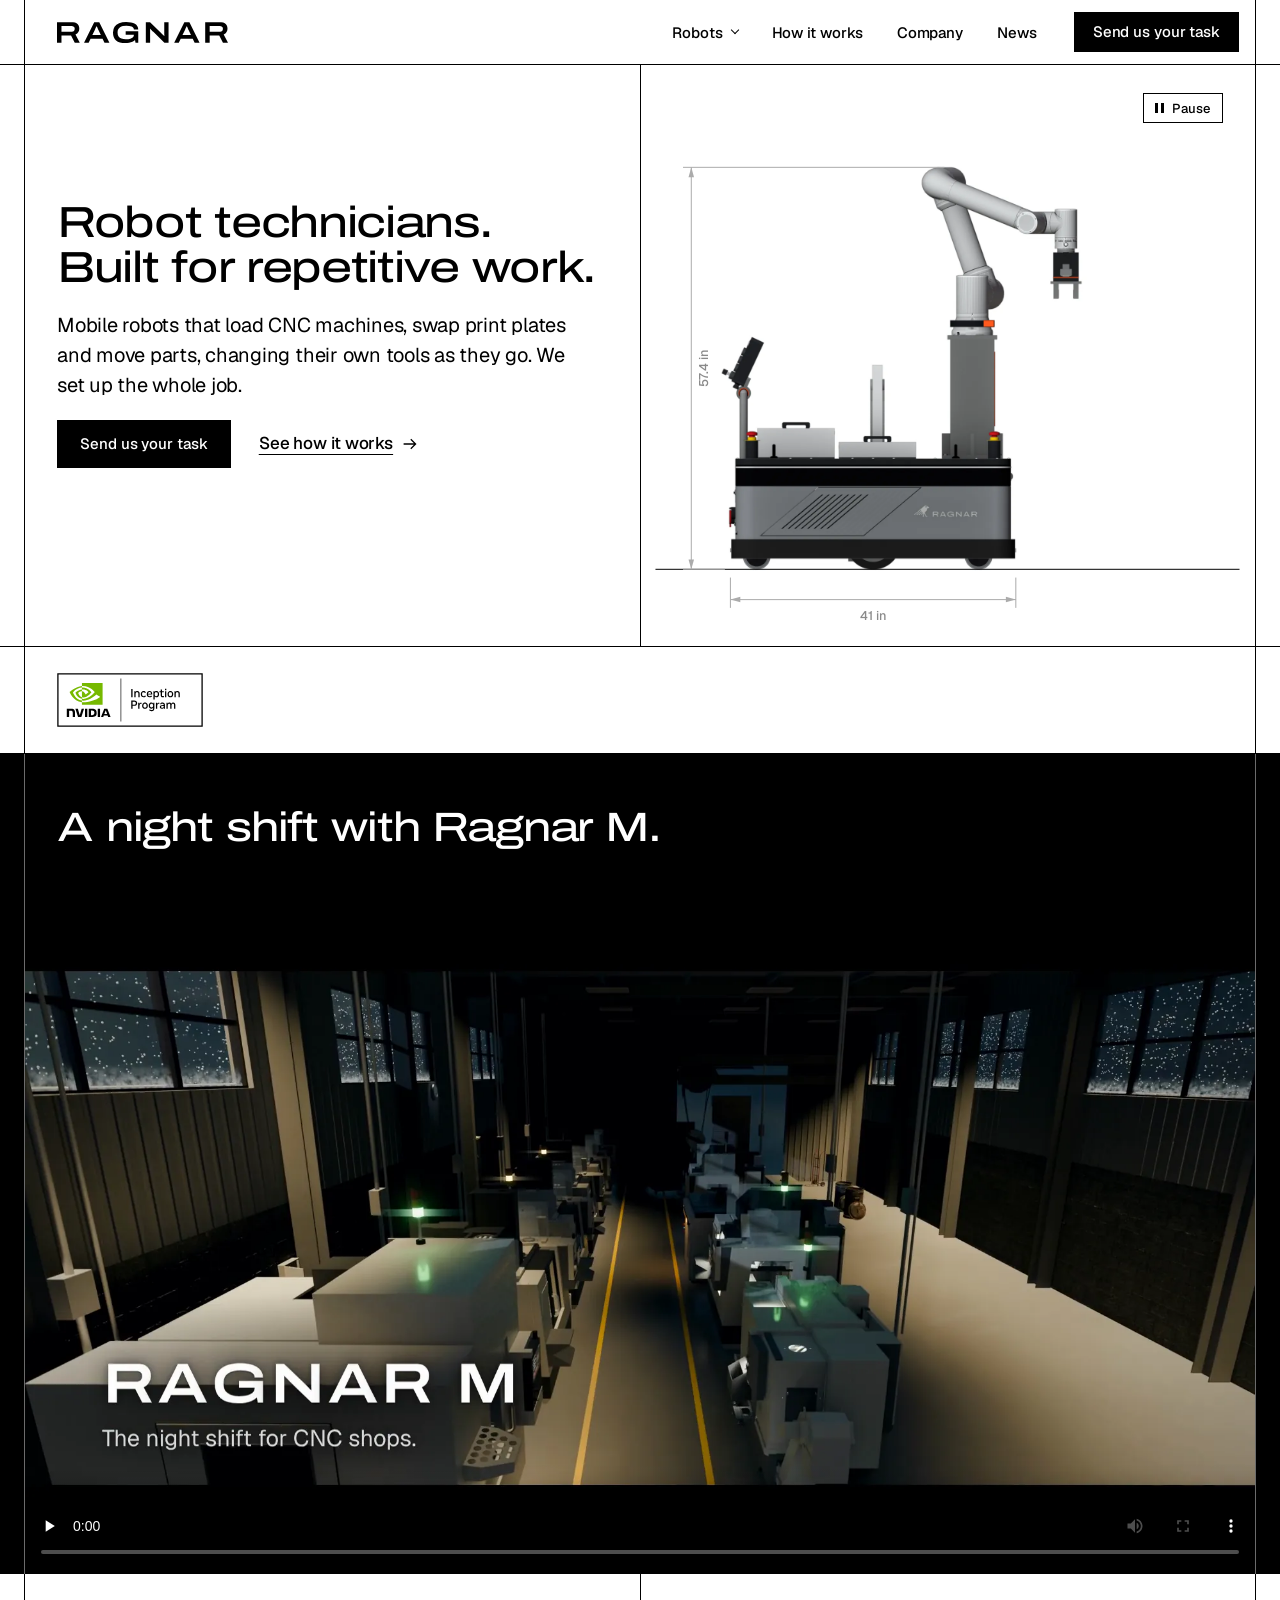
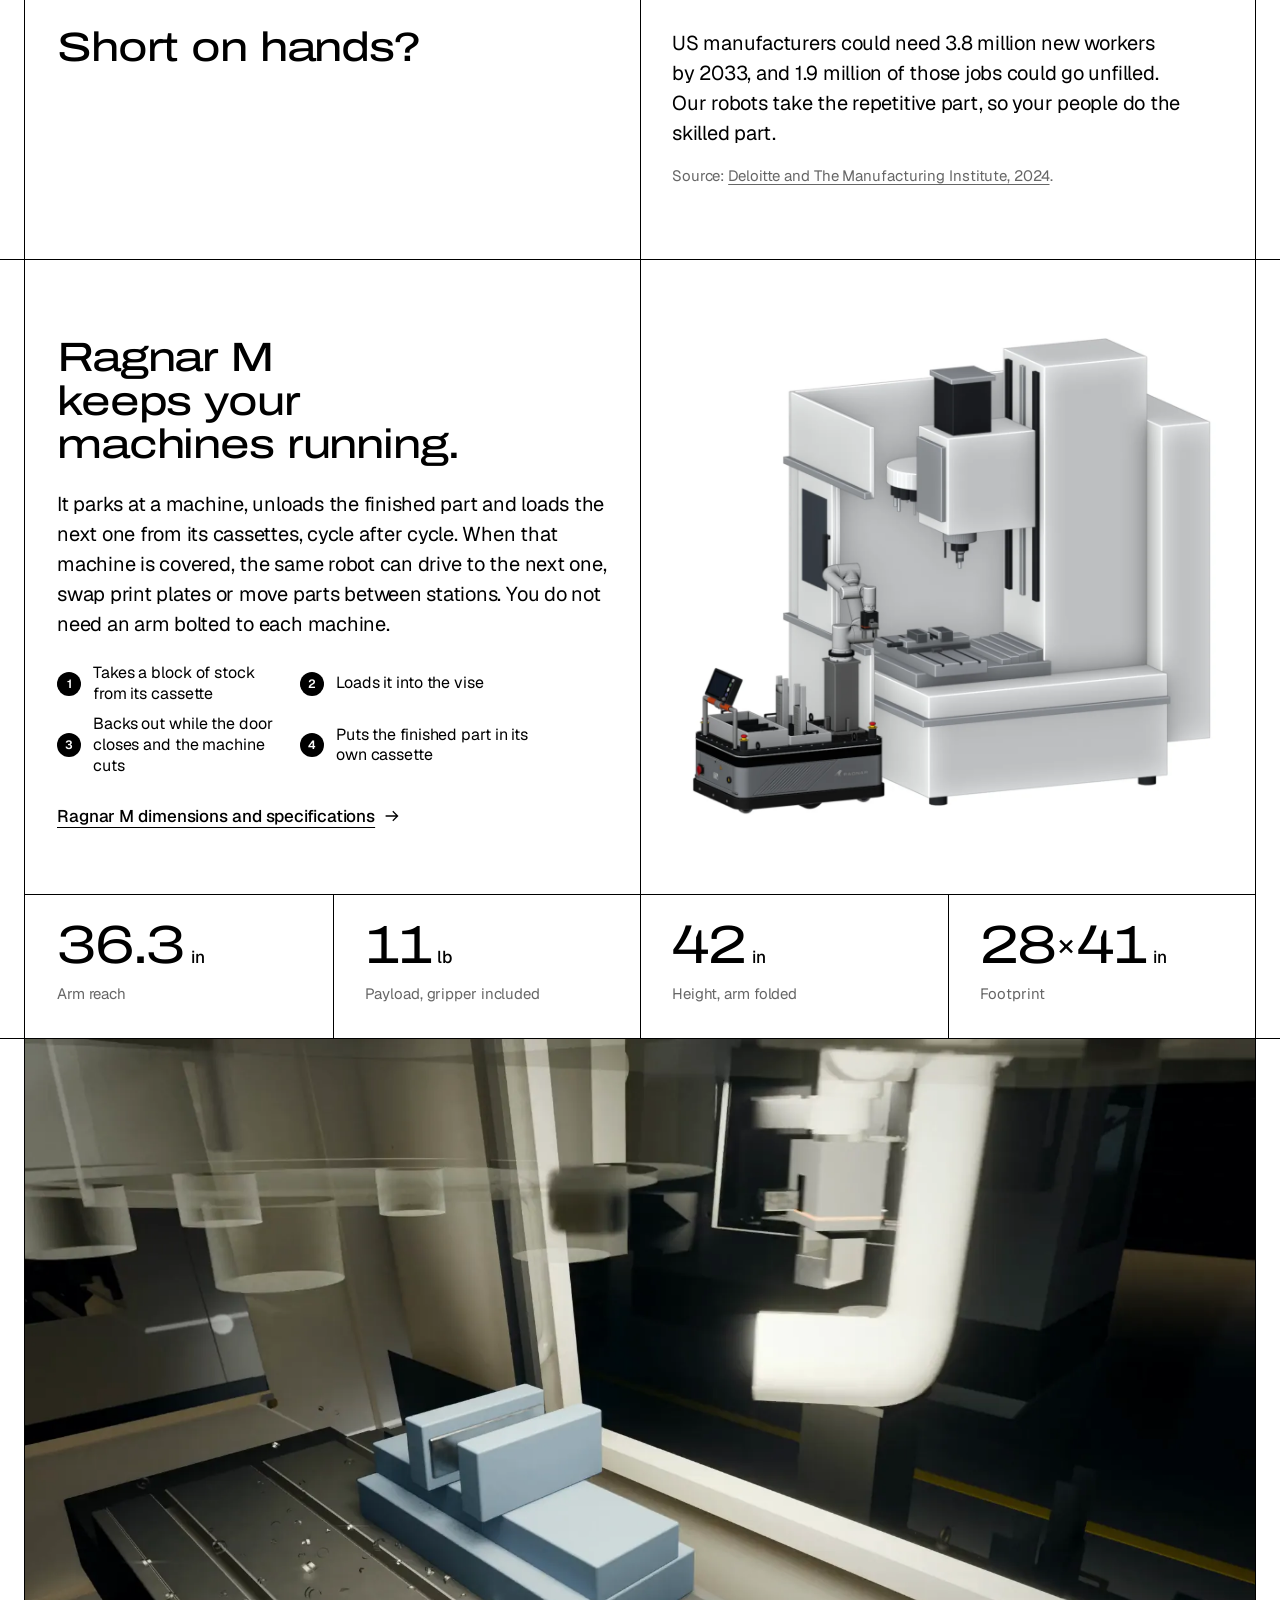
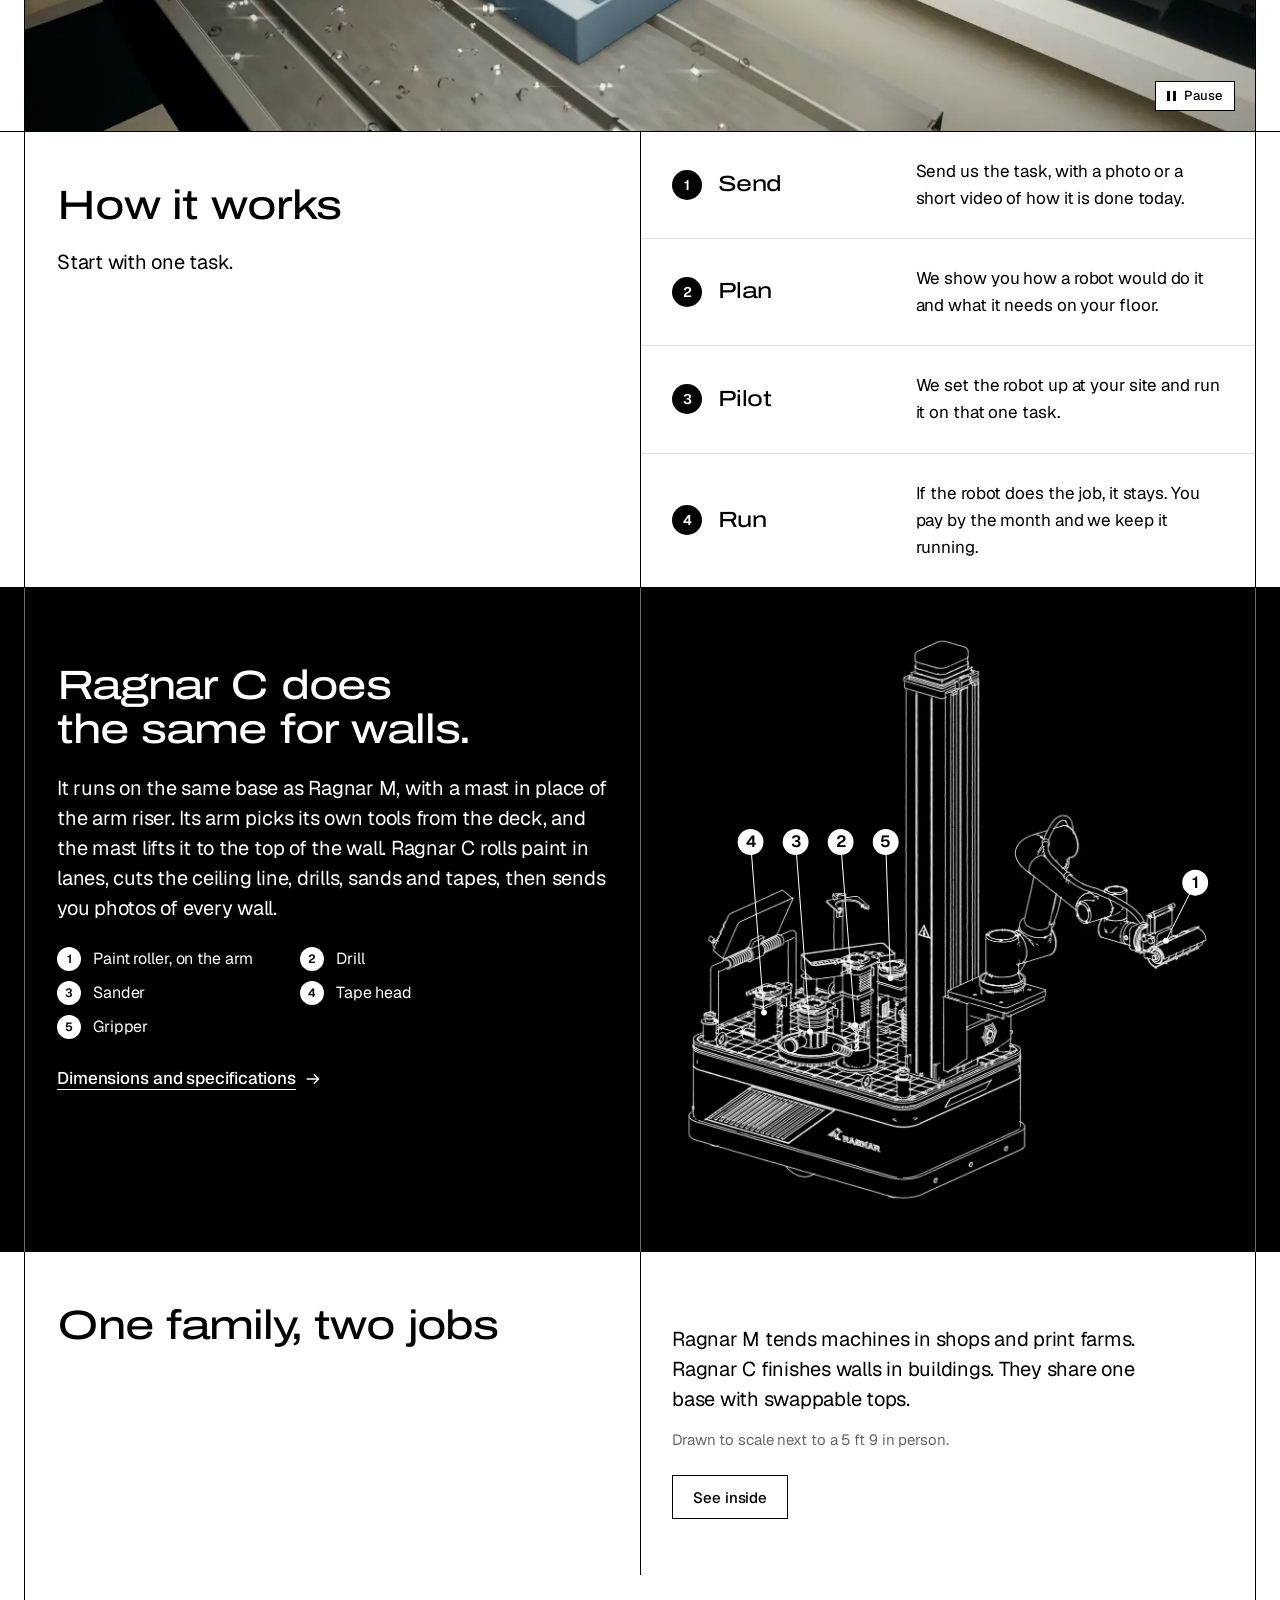
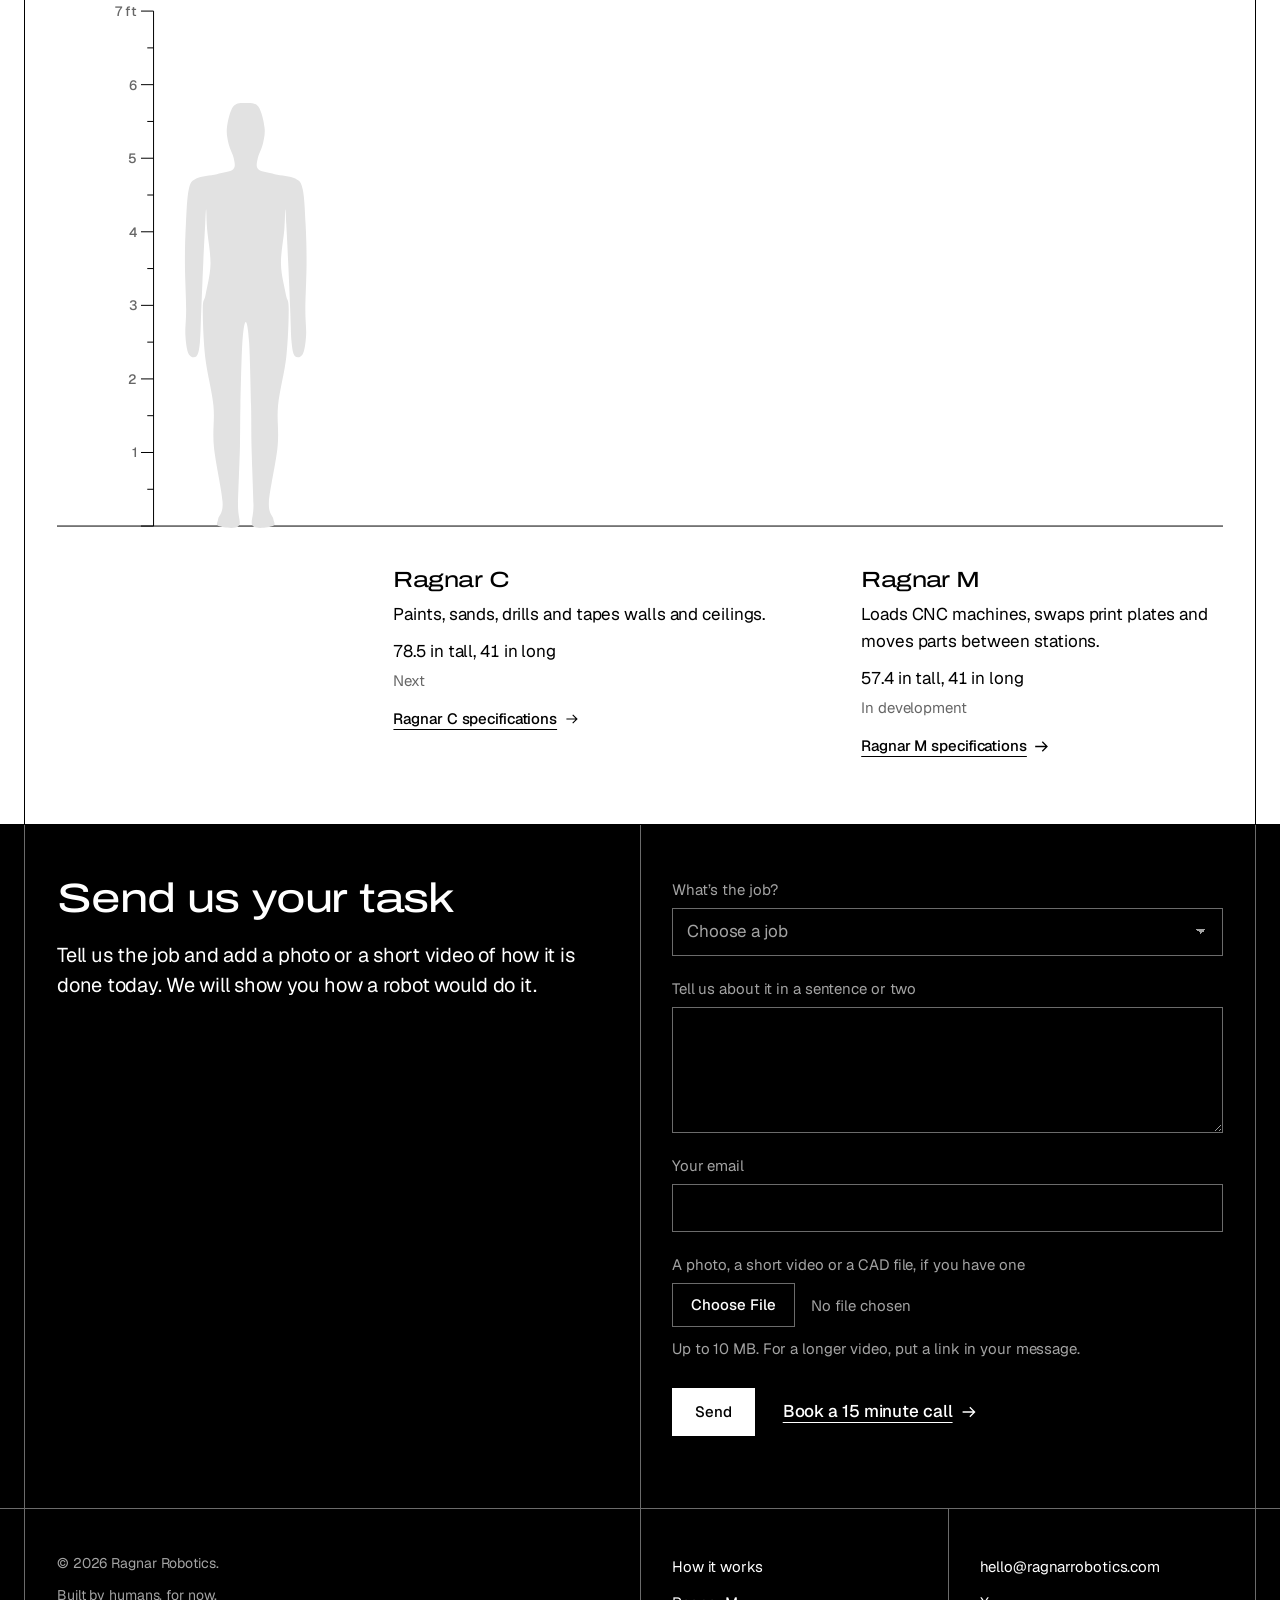
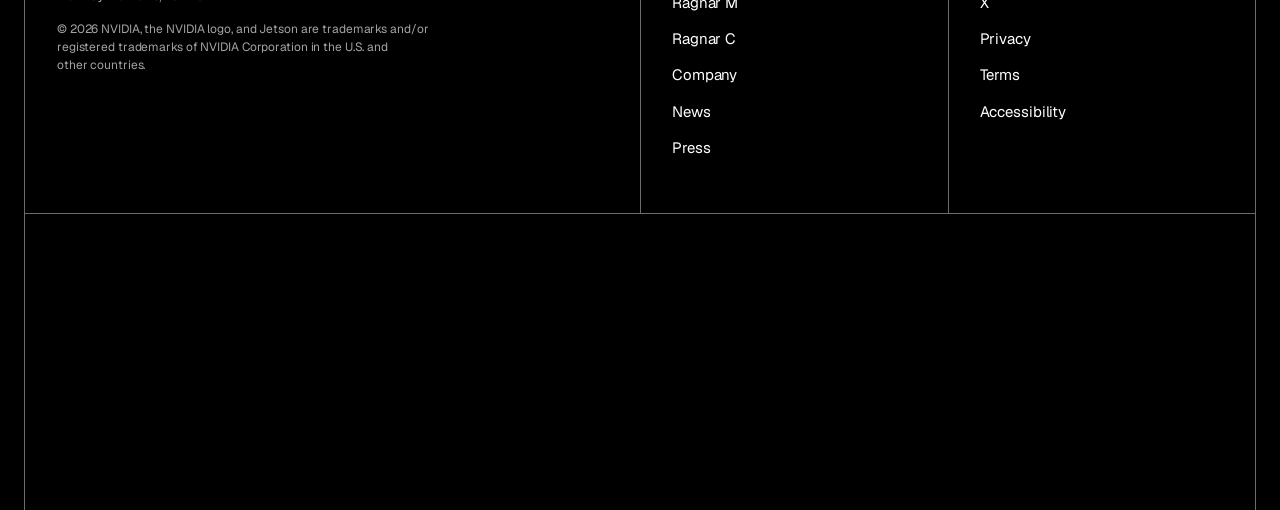
==== index.html @ 7f3d0a37 "Update the night shift film with the new sound" ====
<!DOCTYPE html>
<html lang="en">
<head>
<meta charset="utf-8">
<meta name="viewport" content="width=device-width, initial-scale=1, viewport-fit=cover">
<title>Ragnar Robotics | Robot technicians for CNC machine tending</title>
<meta name="description" content="Ragnar Robotics builds mobile robot technicians that change their own tools. Ragnar M tends CNC mills, lathes and industrial 3D printers. In development.">
<link rel="canonical" href="https://ragnarrobotics.com/">
<meta name="msvalidate.01" content="516B04D5060AB87AB0973D9670C84481">
<meta name="referrer" content="strict-origin-when-cross-origin">
<meta name="theme-color" content="#ffffff">
<meta name="color-scheme" content="light">
<link rel="icon" href="favicon.ico" sizes="32x32">
<link rel="icon" href="favicon.svg" type="image/svg+xml">
<link rel="apple-touch-icon" href="apple-touch-icon.png">
<link rel="manifest" href="site.webmanifest">
<meta property="og:type" content="website">
<meta property="og:site_name" content="Ragnar Robotics">
<meta property="og:title" content="Ragnar Robotics | Robot technicians for CNC machine tending">
<meta property="og:description" content="Ragnar Robotics builds mobile robot technicians that change their own tools. Ragnar M tends CNC mills, lathes and industrial 3D printers. In development.">
<meta property="og:url" content="https://ragnarrobotics.com/">
<meta property="og:image" content="https://ragnarrobotics.com/assets/img/og_ragnar_family.jpg?v=8">
<meta property="og:image:width" content="1200">
<meta property="og:image:height" content="630">
<meta property="og:image:alt" content="Renderings of the Ragnar M and Ragnar C robots standing to scale next to a person outline and a height scale, under the words Robot technicians. Built for repetitive work.">
<meta name="twitter:card" content="summary_large_image">
<script type="application/ld+json">{"@context":"https://schema.org","@graph":[{"@type":"Organization","@id":"https://ragnarrobotics.com/#org","name":"Ragnar Robotics","url":"https://ragnarrobotics.com/","logo":"https://ragnarrobotics.com/icon-512.png","email":"hello@ragnarrobotics.com","foundingDate":"2025","founder":{"@id":"https://ragnarrobotics.com/company.html#founder"},"description":"Ragnar Robotics builds mobile robot technicians that change their own tools: Ragnar M for CNC machine tending and 3D printers, and Ragnar C for interior finishing, on one base. In development."},{"@type":"WebSite","@id":"https://ragnarrobotics.com/#site","name":"Ragnar Robotics","url":"https://ragnarrobotics.com/","publisher":{"@id":"https://ragnarrobotics.com/#org"}},{"@type":"Person","@id":"https://ragnarrobotics.com/company.html#founder","name":"Onat Cakici","jobTitle":"Founder","worksFor":{"@id":"https://ragnarrobotics.com/#org"},"alumniOf":{"@type":"CollegeOrUniversity","name":"Florida Institute of Technology"},"sameAs":["https://x.com/ragnarrobotics","https://www.linkedin.com/in/cakici/"]}]}</script>
<meta http-equiv="Content-Security-Policy" content="default-src 'self'; img-src 'self'; style-src 'self'; font-src 'self'; script-src 'self' https://static.cloudflareinsights.com; connect-src 'self' https://cloudflareinsights.com; object-src 'none'; base-uri 'self'; form-action 'self' https://formsubmit.co">
<link rel="preload" href="assets/fonts/archivo_wide.woff2" as="font" type="font/woff2" crossorigin>
<link rel="preload" href="assets/fonts/geist.woff2" as="font" type="font/woff2" crossorigin>
<link rel="preload" href="assets/img/m_loop_poster.webp?v=a44f7e67" as="image" type="image/webp" fetchpriority="high">
<link rel="stylesheet" href="assets/styles.css?v=r30">
<script src="assets/site.js?v=r11" defer></script>
</head>
<body>
<a class="skip" href="#main">Skip to content</a>
<nav class="menu" id="menu" aria-label="Menu" tabindex="-1">
  <p class="menu-h">Robots</p>
  <ul class="menu-bots"><li><a href="m.html"><img src="assets/img/nav_r2.webp?v=17aa3fb0" width="52" height="52" alt=""><span><b>Ragnar M</b><span>Machine shops</span></span></a></li><li><a href="c.html"><img src="assets/img/nav_r1.webp?v=844edc3c" width="52" height="52" alt=""><span><b>Ragnar C</b><span>Construction</span></span></a></li></ul>
  <ul>
    <li><a href="#how">How it works</a></li>
    <li><a href="company.html">Company</a></li>
    <li><a href="news.html">News</a></li>
  </ul>
  <a class="cta-m" href="#pilot">Send us your task</a>
</nav>
<header class="head">
  <div class="wrap">
    <a class="brand" href="#top"><img src="assets/brand/ragnar_wordmark.svg?v=613f972d" width="171" height="21" alt="Ragnar Robotics home"></a>
    <div class="head-r">
      <nav class="nav" aria-label="Main">
        <ul>
          <li class="dd"><button class="dd-btn" type="button" aria-expanded="false" aria-controls="robots-dd">Robots</button>
            <div class="dd-panel" id="robots-dd"><ul><li><a href="m.html"><img src="assets/img/nav_r2.webp?v=17aa3fb0" width="56" height="56" alt=""><span><b>Ragnar M</b><span>Machine shops</span></span></a></li><li><a href="c.html"><img src="assets/img/nav_r1.webp?v=844edc3c" width="56" height="56" alt=""><span><b>Ragnar C</b><span>Construction</span></span></a></li></ul><a class="dd-all" href="#family">Both, drawn to scale</a></div>
          </li>
          <li class="nav-how"><a href="#how">How it works</a></li>
          <li><a href="company.html">Company</a></li>
          <li><a href="news.html">News</a></li>
        </ul>
      </nav>
      <a class="cta" href="#pilot">Send us your task</a>
      <a class="menu-open" href="#menu">Menu</a>
      <a class="menu-x" href="#close">Close</a>
    </div>
  </div>
</header>
<main id="main">
  <section aria-labelledby="top-h">
    <div class="wrap g">
      <div class="c12 hero-copy">
        <h1 id="top-h"><span>Robot technicians.</span> <span>Built for repetitive work.</span></h1>
        <p class="lead">Mobile robots that load CNC machines, swap print plates and move parts, changing their own tools as they go. We set up the whole job.</p>
        <p class="actions"><a class="btn" href="#pilot">Send us your task</a><a class="tlink" href="#how">See how it works</a></p>
      </div>
      <div class="c34 vl hero-fig"><div class="hero-stage">
          <video class="hero-vid" muted loop playsinline preload="auto" poster="assets/img/m_loop_poster.webp?v=a44f7e67" width="1440" height="1280" aria-hidden="true"><source media="(min-width: 760px)" src="assets/video/m_loop.mp4?v=1bb8a286" type="video/mp4"><source src="assets/video/m_loop_m.mp4?v=1f05785a" type="video/mp4"></video>
          <svg class="dwg hero-dwg" viewBox="-730 -1728.9 2000 1921.8" role="img" aria-label="Side view of Ragnar M, 57.4 inches tall and 41 inches long. Its arm lifts a part out of its cassette, holds it out at the machine and puts it back."><path class="gnd" d="M-790 0H1330"/><path d="M-538 0H-690M259 -1459.1H-690M-660 0V-1459.1"/><path class="ah" d="M-660 0L-670 -36L-650 -36Z"/><path class="ah" d="M-660 -1459.1L-650 -1423.1L-670 -1423.1Z"/><text class="dim" transform="translate(-600 -729.6) rotate(-90)" text-anchor="middle">57.4 in</text><path d="M-518 30V140M518 30V140M-518 110H518"/><path class="ah" d="M-518 110L-482 120L-482 100Z"/><path class="ah" d="M518 110L482 100L482 120Z"/><text class="dim" x="0" y="185" text-anchor="middle">41 in</text><rect class="eye" x="401" y="-903.5" width="37.5" height="23" data-cx="419.8" data-cy="-892" data-hx="360" data-range="119.5"/></svg>
          <button class="vt" type="button" hidden><span class="vt-i" aria-hidden="true"></span><span class="vt-l">Pause</span></button>
        </div></div>
    </div>
  </section>
  <section class="proof" aria-label="Programs">
    <div class="wrap g">
      <ul class="c14 proof-list">
        <li><img src="assets/brand/nvidia-inception-program-badge.svg?v=ef473fe3" width="162" height="70" alt="NVIDIA Inception Program member" decoding="async"></li>
      </ul>
    </div>
  </section>
  <section class="inv reel" id="night" aria-labelledby="night-h">
    <div class="wrap g">
      <div class="c14 sh"><h2 id="night-h">A night shift with Ragnar M.</h2></div>
      <div class="c14 flush reel-fig"><video controls playsinline preload="none" poster="assets/img/m_film_1920.webp?v=b89334d3" width="1920" height="1080" aria-label="Concept film: the shop goes dark at the end of the shift, Ragnar M wakes up, loads stock into the machines, runs the jobs and checks every part until morning."><source media="(min-width: 760px)" src="assets/video/m_film.mp4?v=aa34f6ba" type="video/mp4"><source src="assets/video/m_film_m.mp4?v=a8cbc57b" type="video/mp4"></video></div>
    </div>
  </section>
  <section id="where" aria-labelledby="why-h">
    <div class="wrap g">
      <div class="c12 sh"><h2 id="why-h">Short on hands?</h2></div>
      <div class="c34 vlx bd">
        <p class="lead">US manufacturers could need 3.8 million new workers by 2033, and 1.9 million of those jobs could go unfilled. Our robots take the repetitive part, so your people do the skilled part.</p>
        <p class="note">Source: <a href="https://www.themanufacturinginstitute.org/manufacturers-need-as-many-as-3-8-million-new-employees-by-2033/">Deloitte and The Manufacturing Institute, 2024</a>.</p>
      </div>
    </div>
  </section>
  <section id="r2" aria-labelledby="r2-h">
    <div class="wrap">
      <div class="g">
        <div class="c12 plate-copy">
          <h2 id="r2-h">Ragnar M keeps your machines running.</h2>
          <p class="lead">It parks at a machine, unloads the finished part and loads the next one from its cassettes, cycle after cycle. When that machine is covered, the same robot can drive to the next one, swap print plates or move parts between stations. You do not need an arm bolted to each machine.</p>
          <ol class="sk-key">
            <li>Takes a block of stock from its cassette</li>
            <li>Loads it into the vise</li>
            <li>Backs out while the door closes and the machine cuts</li>
            <li>Puts the finished part in its own cassette</li>
          </ol>
          <a class="tlink" href="m.html">Ragnar M dimensions and specifications</a>
        </div>
        <div class="c34 vl plate-fig"><video class="plate-vid" muted loop playsinline preload="none" poster="assets/img/m_cnc_poster.webp?v=96a8aa4a" width="1200" height="1088" aria-label="Ragnar M takes a block of stock from its cassette and loads it into the vise of a CNC mill. It backs out, the door closes and the machine cuts a pocket. The door opens and the robot puts the finished part in its own cassette."><source media="(min-width: 760px)" src="assets/video/m_cnc.mp4?v=979ac08c" type="video/mp4"><source src="assets/video/m_cnc_m.mp4?v=3442bc0e" type="video/mp4"></video></div>
      </div>
      <dl class="nums">
      <div><dt>Arm reach</dt><dd>36.3<span class="u"> in</span></dd></div>
      <div><dt>Payload, gripper included</dt><dd>11<span class="u"> lb</span></dd></div>
      <div><dt>Height, arm folded</dt><dd>42<span class="u"> in</span></dd></div>
      <div><dt>Footprint</dt><dd>28<span class="x">&times;</span>41<span class="u"> in</span></dd></div>
      </dl>
    </div>
  </section>
  <section class="band" aria-label="Ragnar M at work">
    <div class="wrap"><video muted loop playsinline preload="none" poster="assets/img/m_night_1920.webp?v=4c9f395b" width="1920" height="1080" aria-label="Ragnar M carries a block of stock into a CNC mill, loads it into the vise, the machine cuts it and the robot checks the finished part."><source media="(min-width: 760px)" src="assets/video/m_night.mp4?v=ee18972f" type="video/mp4"><source src="assets/video/m_night_m.mp4?v=da31436d" type="video/mp4"></video><button class="vt" type="button" hidden><span class="vt-i" aria-hidden="true"></span><span class="vt-l">Pause</span></button></div>
  </section>
  <section id="how" aria-labelledby="how-h">
    <div class="wrap g">
      <div class="c12 sh">
        <h2 id="how-h">How it works</h2>
        <p class="lead">Start with one task.</p>
      </div>
      <dl class="c34 vlx flush steps numbered">
        <div><dt>Send</dt><dd>Send us the task, with a photo or a short video of how it is done today.</dd></div>
        <div><dt>Plan</dt><dd>We show you how a robot would do it and what it needs on your floor.</dd></div>
        <div><dt>Pilot</dt><dd>We set the robot up at your site and run it on that one task.</dd></div>
        <div><dt>Run</dt><dd>If the robot does the job, it stays. You pay by the month and we keep it running.</dd></div>
      </dl>
    </div>
  </section>
  <section class="inv" id="r1" aria-labelledby="r1-h">
    <div class="wrap">
      <div class="g">
        <div class="c12 plate-copy">
          <h2 id="r1-h">Ragnar C does the same for walls.</h2>
          <p class="lead">It runs on the same base as Ragnar M, with a mast in place of the arm riser. Its arm picks its own tools from the deck, and the mast lifts it to the top of the wall. Ragnar C rolls paint in lanes, cuts the ceiling line, drills, sands and tapes, then sends you photos of every wall.</p>
          <ol class="sk-key">
            <li>Paint roller, on the arm</li>
            <li>Drill</li>
            <li>Sander</li>
            <li>Tape head</li>
            <li>Gripper</li>
          </ol>
          <a class="tlink" href="c.html">Dimensions and specifications</a>
        </div>
        <div class="c34 vl plate-fig"><svg class="dwg sk" viewBox="0 0 1150 1235" role="img" aria-label="Line drawing of Ragnar C with its tools numbered: 1 paint roller on the arm, 2 drill, 3 sander, 4 tape head, 5 gripper. The sprayer docks behind the mast."><image href="assets/img/r1_sketch.webp?v=0828c47e" x="0" y="0" width="1150" height="1235"/><path d="M1092 540L1031 661"/><circle class="dot" cx="1031" cy="661" r="6"/><g class="bl"><circle cx="1092" cy="540" r="27"/><text x="1092" y="551">1</text></g><path d="M352 455L382 837"/><circle class="dot" cx="382" cy="837" r="6"/><g class="bl"><circle cx="352" cy="455" r="27"/><text x="352" y="466">2</text></g><path d="M258 455L288 851"/><circle class="dot" cx="288" cy="851" r="6"/><g class="bl"><circle cx="258" cy="455" r="27"/><text x="258" y="466">3</text></g><path d="M164 455L192 811"/><circle class="dot" cx="192" cy="811" r="6"/><g class="bl"><circle cx="164" cy="455" r="27"/><text x="164" y="466">4</text></g><path d="M446 455L456 739"/><circle class="dot" cx="456" cy="739" r="6"/><g class="bl"><circle cx="446" cy="455" r="27"/><text x="446" y="466">5</text></g></svg></div>
      </div>
    </div>
  </section>
  <section id="family" aria-labelledby="fam-h">
    <div class="wrap g">
      <div class="c12 sh">
        <h2 id="fam-h">One family, two jobs</h2>
      </div>
      <div class="c34 vlx sh fam-intro">
        <p class="lead">Ragnar M tends machines in shops and print farms. Ragnar C finishes walls in buildings. They share one base with swappable tops.</p>
        <p class="note">Drawn to scale next to a 5&nbsp;ft&nbsp;9&nbsp;in person.</p>
        <button class="scan-btn" type="button" aria-pressed="false" aria-controls="fam-fig" hidden>See inside</button>
      </div>
      <div class="c14 fam">
<div class="fam-fig" id="fam-fig">
<svg class="dwg fam-back" viewBox="0 -2250 4831 2330" aria-hidden="true"><path d="M0 0H4831"/><path d="M400 0V-2133.6"/><path d="M348 0H400"/><path d="M374 -152.4H400"/><path d="M348 -304.8H400"/><text class="rl" x="330" y="-304.8">1</text><path d="M374 -457.2H400"/><path d="M348 -609.6H400"/><text class="rl" x="330" y="-609.6">2</text><path d="M374 -762H400"/><path d="M348 -914.4H400"/><text class="rl" x="330" y="-914.4">3</text><path d="M374 -1066.8H400"/><path d="M348 -1219.2H400"/><text class="rl" x="330" y="-1219.2">4</text><path d="M374 -1371.6H400"/><path d="M348 -1524H400"/><text class="rl" x="330" y="-1524">5</text><path d="M374 -1676.4H400"/><path d="M348 -1828.8H400"/><text class="rl" x="330" y="-1828.8">6</text><path d="M374 -1981.2H400"/><path d="M348 -2133.6H400"/><text class="rl" x="330" y="-2133.6">7 ft</text><path class="person" d="M782.0 -1753.0C799.3 -1753.0 821.0 -1755.2 834.0 -1738.0C847.0 -1720.8 857.0 -1676.3 860.0 -1650.0C863.0 -1623.7 856.7 -1600.8 852.0 -1580.0C847.3 -1559.2 835.0 -1542.0 832.0 -1525.0C829.0 -1508.0 822.3 -1489.2 834.0 -1478.0C845.7 -1466.8 876.5 -1464.3 902.0 -1458.0C927.5 -1451.7 967.7 -1450.5 987.0 -1440.0C1006.3 -1429.5 1010.8 -1426.7 1018.0 -1395.0C1025.2 -1363.3 1027.3 -1300.8 1030.0 -1250.0C1032.7 -1199.2 1034.2 -1148.3 1034.0 -1090.0C1033.8 -1031.7 1029.3 -950.0 1029.0 -900.0C1028.7 -850.0 1033.8 -821.3 1032.0 -790.0C1030.2 -758.7 1025.7 -726.3 1018.0 -712.0C1010.3 -697.7 993.7 -696.0 986.0 -704.0C978.3 -712.0 975.3 -727.3 972.0 -760.0C968.7 -792.7 968.3 -845.0 966.0 -900.0C963.7 -955.0 960.7 -1031.7 958.0 -1090.0C955.3 -1148.3 952.0 -1213.0 950.0 -1250.0C948.0 -1287.0 947.3 -1315.3 946.0 -1312.0C944.7 -1308.7 945.0 -1267.8 942.0 -1230.0C939.0 -1192.2 927.0 -1130.0 928.0 -1085.0C929.0 -1040.0 942.7 -990.8 948.0 -960.0C953.3 -929.2 959.7 -943.3 960.0 -900.0C960.3 -856.7 957.3 -766.7 950.0 -700.0C942.7 -633.3 922.0 -561.7 916.0 -500.0C910.0 -438.3 920.3 -396.7 914.0 -330.0C907.7 -263.3 881.0 -150.0 878.0 -100.0C875.0 -50.0 893.3 -46.7 896.0 -30.0C898.7 -13.3 908.0 -5.0 894.0 0.0C880.0 5.0 825.3 15.0 812.0 0.0C798.7 -15.0 815.0 -35.0 814.0 -90.0C813.0 -145.0 807.7 -261.7 806.0 -330.0C804.3 -398.3 805.7 -428.3 804.0 -500.0C802.3 -571.7 799.7 -702.5 796.0 -760.0C792.3 -817.5 786.7 -845.0 782.0 -845.0C777.3 -845.0 771.7 -817.5 768.0 -760.0C764.3 -702.5 761.7 -571.7 760.0 -500.0C758.3 -428.3 759.7 -398.3 758.0 -330.0C756.3 -261.7 751.0 -145.0 750.0 -90.0C749.0 -35.0 765.3 -15.0 752.0 0.0C738.7 15.0 684.0 5.0 670.0 0.0C656.0 -5.0 665.3 -13.3 668.0 -30.0C670.7 -46.7 689.0 -50.0 686.0 -100.0C683.0 -150.0 656.3 -263.3 650.0 -330.0C643.7 -396.7 654.0 -438.3 648.0 -500.0C642.0 -561.7 621.3 -633.3 614.0 -700.0C606.7 -766.7 603.7 -856.7 604.0 -900.0C604.3 -943.3 610.7 -929.2 616.0 -960.0C621.3 -990.8 635.0 -1040.0 636.0 -1085.0C637.0 -1130.0 625.0 -1192.2 622.0 -1230.0C619.0 -1267.8 619.3 -1308.7 618.0 -1312.0C616.7 -1315.3 616.0 -1287.0 614.0 -1250.0C612.0 -1213.0 608.7 -1148.3 606.0 -1090.0C603.3 -1031.7 600.3 -955.0 598.0 -900.0C595.7 -845.0 595.3 -792.7 592.0 -760.0C588.7 -727.3 585.7 -712.0 578.0 -704.0C570.3 -696.0 553.7 -697.7 546.0 -712.0C538.3 -726.3 533.8 -758.7 532.0 -790.0C530.2 -821.3 535.3 -850.0 535.0 -900.0C534.7 -950.0 530.2 -1031.7 530.0 -1090.0C529.8 -1148.3 531.3 -1199.2 534.0 -1250.0C536.7 -1300.8 538.8 -1363.3 546.0 -1395.0C553.2 -1426.7 557.7 -1429.5 577.0 -1440.0C596.3 -1450.5 636.5 -1451.7 662.0 -1458.0C687.5 -1464.3 718.3 -1466.8 730.0 -1478.0C741.7 -1489.2 735.0 -1508.0 732.0 -1525.0C729.0 -1542.0 716.7 -1559.2 712.0 -1580.0C707.3 -1600.8 701.0 -1623.7 704.0 -1650.0C707.0 -1676.3 717.0 -1720.8 730.0 -1738.0C743.0 -1755.2 764.7 -1753.0 782.0 -1753.0Z"/><text class="nm" x="1944" y="40">Ragnar C</text><text class="nm" x="3882" y="40">Ragnar M</text></svg>
<img class="fam-bot fam-r1" src="assets/img/r1_side_1x.webp?v=bb897d56" srcset="assets/img/r1_side_1x.webp?v=bb897d56 550w, assets/img/r1_side_2x.webp?v=d3c9b9ea 1100w" sizes="(min-width: 900px) calc(min(1440px, 100vw - 48px) * 0.34), calc((100vw - 40px) * 0.34)" width="1100" height="1249" alt="Ragnar C, the interior finishing robot, holding its paint roller beside its mast" loading="lazy" decoding="async">
<img class="fam-bot fam-r2" src="assets/img/r2_side_1x.webp?v=515608bd" srcset="assets/img/r2_side_1x.webp?v=515608bd 410w, assets/img/r2_side_2x.webp?v=0dc12385 821w" sizes="(min-width: 900px) calc(min(1440px, 100vw - 48px) * 0.2), calc((100vw - 40px) * 0.2)" width="821" height="917" alt="Ragnar M, the CNC machine tending robot, with its arm on a fixed riser and part cassettes on its deck" loading="lazy" decoding="async">
<div class="fam-xl" aria-hidden="true">
<img class="fam-xi fam-r1" src="assets/img/r1_xray_1x.webp?v=66ee1819" srcset="assets/img/r1_xray_1x.webp?v=66ee1819 550w, assets/img/r1_xray_2x.webp?v=03ed4495 1100w" sizes="(min-width: 900px) calc(min(1440px, 100vw - 48px) * 0.34), calc((100vw - 40px) * 0.34)" width="1100" height="1249" alt="" loading="lazy" decoding="async">
<img class="fam-xi fam-r2" src="assets/img/r2_xray_1x.webp?v=ce2a354b" srcset="assets/img/r2_xray_1x.webp?v=ce2a354b 410w, assets/img/r2_xray_2x.webp?v=3e7c03de 821w" sizes="(min-width: 900px) calc(min(1440px, 100vw - 48px) * 0.2), calc((100vw - 40px) * 0.2)" width="821" height="917" alt="" loading="lazy" decoding="async">
</div>
<svg class="dwg fam-front" viewBox="0 -2250 4831 2330" aria-hidden="true"><g class="cb"><circle class="b" cx="2864.8" cy="-1030.1" r="46"/><text x="2864.8" y="-1030.1">1</text><circle class="b" cx="2347.6" cy="-1157.4" r="46"/><text x="2347.6" y="-1157.4">2</text><circle class="b" cx="2380.7" cy="-308" r="46"/><text x="2380.7" y="-308">3</text><circle class="b" cx="1930.2" cy="-222" r="46"/><text x="1930.2" y="-222">4</text><circle class="b" cx="1625.7" cy="-105" r="46"/><text x="1625.7" y="-105">5</text><circle class="b" cx="2026.5" cy="-266.5" r="46"/><text x="2026.5" y="-266.5">6</text><circle class="b" cx="2132" cy="-248.2" r="46"/><text x="2132" y="-248.2">7</text><circle class="b" cx="1927" cy="-98" r="46"/><text x="1927" y="-98">8</text></g><g class="cb"><circle class="b" cx="4427.4" cy="-1220.5" r="46"/><text x="4427.4" y="-1220.5">1</text><circle class="b" cx="4248.7" cy="-650" r="46"/><text x="4248.7" y="-650">2</text><circle class="b" cx="4583.2" cy="-1150" r="46"/><text x="4583.2" y="-1150">3</text><circle class="b" cx="4347.5" cy="-330" r="46"/><text x="4347.5" y="-330">4</text><circle class="b" cx="4126.7" cy="-230" r="46"/><text x="4126.7" y="-230">5</text><circle class="b" cx="3562.7" cy="-193" r="46"/><text x="3562.7" y="-193">6</text><circle class="b" cx="3871.8" cy="-88.3" r="46"/><text x="3871.8" y="-88.3">7</text><circle class="b" cx="3738.7" cy="-492" r="46"/><text x="3738.7" y="-492">8</text></g><rect class="eye" x="2360.7" y="-1961.5" width="37.5" height="23" data-cx="2379.4" data-cy="-1950" data-hx="2330.4" data-range="98"/><rect class="eye" x="4283.7" y="-903.5" width="37.5" height="23" data-cx="4302.4" data-cy="-892" data-hx="4242.7" data-range="119.5"/></svg>
<div class="fam-scan" aria-hidden="true"></div>
</div>
<div class="fam-labels">
<div class="fam-0" aria-hidden="true"></div>
<div class="fam-l"><h3>Ragnar C</h3><div class="fam-job"><p>Paints, sands, drills and tapes walls and ceilings.</p><p class="fam-k">78.5 in tall, 41 in long</p><p class="fam-s">Next</p></div><ol class="fam-parts"><li>Fairino FR5 arm with the paint roller</li><li>Two stage mast with LiDAR on top, up to a 12 ft wall</li><li>Lidar and a depth camera on the base</li><li>Onboard computer and electronics</li><li>One swappable battery pack</li><li>Paint tank and pump</li><li>Dust extractor for sanding</li><li>Two hub motor drive wheels</li></ol><a class="tlink fam-more" href="c.html#specs">Ragnar C specifications</a></div>
<div class="fam-l"><h3>Ragnar M</h3><div class="fam-job"><p>Loads CNC machines, swaps print plates and moves parts between stations.</p><p class="fam-k">57.4 in tall, 41 in long</p><p class="fam-s">In development</p></div><ol class="fam-parts"><li>Fairino FR5 arm: 11 lb payload, 36.3 in reach</li><li>Fixed riser for the arm</li><li>Electric gripper with a wrist camera</li><li>Lidar and a depth camera on the base</li><li>Onboard computer and electronics</li><li>One swappable battery pack</li><li>Two hub motor drive wheels</li><li>Cassettes for raw stock and finished parts</li></ol><a class="tlink fam-more" href="m.html">Ragnar M specifications</a></div>
</div>
      </div>
    </div>
  </section>
  <section class="inv" id="pilot" aria-labelledby="pilot-h">
    <div class="wrap g">
      <div class="c12 sh task-intro">
        <h2 id="pilot-h">Send us your task</h2>
        <p class="lead">Tell us the job and add a photo or a short video of how it is done today. We will show you how a robot would do it.</p>
      </div>
      <form class="c34 vlx bd task" action="https://formsubmit.co/hello@ragnarrobotics.com" method="POST" enctype="multipart/form-data">
        <input type="hidden" name="_subject" value="New task from ragnarrobotics.com">
        <input type="hidden" name="_next" value="https://ragnarrobotics.com/thanks.html">
        <input type="hidden" name="_captcha" value="false">
        <input type="hidden" name="_template" value="table">
        <input class="hp" type="text" name="_honey" tabindex="-1" autocomplete="off" aria-hidden="true">
        <label class="tf"><span>What&rsquo;s the job?</span>
          <select name="Job" required>
            <option value="" selected disabled>Choose a job</option>
            <option>Load and unload a CNC machine</option>
            <option>Swap plates on 3D printers</option>
            <option>Move parts between stations</option>
            <option>Paint walls and ceilings</option>
            <option>Something else</option>
          </select>
        </label>
        <div class="cnc-q" data-for="Load and unload a CNC machine">
          <label class="tf"><span>Machine make and model</span><input type="text" name="Machine" autocomplete="off"></label>
          <label class="tf"><span>How long does one cycle run?</span><input type="text" name="Cycle time" autocomplete="off"></label>
          <label class="tf"><span>Does it have an automatic door and an air vise or chuck?</span>
            <select name="Door and work holding">
              <option value="" selected>Choose one</option>
              <option>Both</option>
              <option>Only one of them</option>
              <option>Neither</option>
              <option>Not sure</option>
            </select>
          </label>
        </div>
        <label class="tf"><span>Tell us about it in a sentence or two</span><textarea name="Task" rows="4" required></textarea></label>
        <label class="tf"><span>Your email</span><input type="email" name="email" autocomplete="email" required></label>
        <label class="tf"><span>A photo, a short video or a CAD file, if you have one</span><input type="file" name="attachment" accept="image/*,video/*,.stl,.step,.stp,.pdf"></label>
        <p class="fine">Up to 10&nbsp;MB. For a longer video, put a link in your message.</p>
        <p class="actions"><button class="btn" type="submit">Send</button><a class="tlink" href="https://calendly.com/ragnarrobotics/intro" rel="noopener">Book a 15&nbsp;minute call</a></p>
      </form>
    </div>
  </section>
</main>
<footer class="foot inv sep">
  <div class="wrap">
    <div class="g foot-top">
      <div class="c12 foot-legal">
        <p>© 2026 Ragnar Robotics.</p>
        <p>Built by humans, for now.</p>
        <p class="foot-tm">&copy; 2026 NVIDIA, the NVIDIA logo, and Jetson are trademarks and/or registered trademarks of NVIDIA Corporation in the U.S. and other countries.</p>
      </div>
      <nav class="c3 vlx foot-nav" aria-label="Site">
        <ul class="foot-links">
          <li><a href="#how">How it works</a></li>
          <li><a href="m.html">Ragnar M</a></li><li><a href="c.html">Ragnar C</a></li>
          <li><a href="company.html">Company</a></li>
          <li><a href="news.html">News</a></li>
          <li><a href="press.html">Press</a></li>
        </ul>
      </nav>
      <nav class="c4 vlx foot-nav" aria-label="Contact and legal">
        <ul class="foot-links">
          <li class="wide"><a href="mailto:hello@ragnarrobotics.com">hello@ragnarrobotics.com</a></li>
          <li><a href="https://x.com/ragnarrobotics" rel="me noopener" aria-label="Ragnar Robotics on X">X</a></li>
          <li><a href="privacy.html">Privacy</a></li>
          <li><a href="terms.html">Terms</a></li>
          <li><a href="terms.html#accessibility">Accessibility</a></li>
        </ul>
      </nav>
    </div>
    <div class="foot-mark"><img src="assets/brand/ragnar_on_dark.svg?v=767340fc" width="556" height="101" alt="Ragnar Robotics" loading="lazy" decoding="async"></div>
  </div>
</footer>
<script type="module" src="https://static.cloudflareinsights.com/beacon.min.js" data-cf-beacon='{"token": "46b439e327c74472a907cba465087139"}'></script>
</body>
</html>
---- assets/styles.css ----
/* Ragnar Robotics */

@font-face{font-family:"Archivo Expanded";src:url("fonts/archivo_wide.woff2") format("woff2");font-weight:400 600;font-style:normal;font-display:swap}
@font-face{font-family:"Geist";src:url("fonts/geist.woff2") format("woff2");font-weight:400 600;font-style:normal;font-display:swap}

:root{
  --paper:#fff;
  --ink:#000;
  --mute:#666;
  --rule:#000;
  --hair:#dcdcdc;
  --display:"Archivo Expanded",ui-sans-serif,system-ui,-apple-system,"Segoe UI",Roboto,"Helvetica Neue",Arial,sans-serif;
  --signal:#e5501b;
  --light:#ff5a1e;
  --sans:"Geist",ui-sans-serif,system-ui,-apple-system,"Segoe UI",Roboto,"Helvetica Neue",Arial,sans-serif;
  --pad:20px;
  --head:56px;
  color-scheme:light;
}
@media (min-width:900px){
  :root{--pad:32px;--head:64px}
}

/* base */
*,*::before,*::after{box-sizing:border-box}
html{-webkit-text-size-adjust:100%;text-size-adjust:100%;scroll-padding-top:calc(var(--head) + 1px);background:#fff}
@media (prefers-reduced-motion:no-preference){html{scroll-behavior:smooth}}
body{margin:0;background:var(--paper);color:var(--ink);font:400 1.0625rem/1.6 var(--sans);letter-spacing:-0.006em;-webkit-font-smoothing:antialiased;-moz-osx-font-smoothing:grayscale;text-rendering:optimizeLegibility;font-kerning:normal}
h1,h2,h3,p,dl,dd,ol,ul,figure{margin:0}
ul,ol{padding:0;list-style:none}
img,svg,video{display:block;max-width:100%}
img,video{height:auto}
a{color:inherit;-webkit-tap-highlight-color:rgba(128,128,128,0.25)}
strong,b{font-weight:600}
::selection{background:var(--ink);color:var(--paper)}
:focus-visible{outline:2px solid var(--ink);outline-offset:3px}
.cta:focus-visible,.cta-m:focus-visible,.skip:focus-visible{outline-color:#fff;outline-offset:-6px}
.skip{position:absolute;left:0;top:0;z-index:99;padding:14px 20px;background:#000;color:#fff;font-weight:500;text-decoration:none;transform:translateY(-110%)}
.skip:focus{transform:none}

/* type */
h1,h2{font-family:var(--display);font-weight:450;letter-spacing:-0.03em;text-wrap:balance}
h1{font-size:clamp(2.5rem,5.3vw,4.875rem);line-height:1}
h2{font-size:clamp(1.875rem,3.2vw,2.875rem);line-height:1.06;letter-spacing:-0.028em}
h3{font:500 1.0625rem/1.4 var(--sans);letter-spacing:-0.01em}
p{text-wrap:pretty}
.lead{font-size:1.1875rem;line-height:1.5;letter-spacing:-0.012em;max-width:33em}
.note,.fine{font-size:0.9375rem;line-height:1.55;color:var(--mute)}
.u{font:500 0.32em/1 var(--sans);letter-spacing:0;margin-left:0.14em}
.x{font:300 0.6em/1 var(--sans);letter-spacing:0;margin-inline:0.1em;vertical-align:0.2em}
@media (min-width:900px){
  .lead{font-size:1.25rem}
}

/* links and buttons */
:where(p,li,dd,figcaption) > a:not(.btn,.tlink){text-decoration:underline;text-decoration-thickness:1px;text-underline-offset:3px}
@media (hover:hover){
  :where(p,li,dd,figcaption) > a:not(.btn,.tlink):hover{background:var(--ink);color:var(--paper);text-decoration-color:transparent}
}
.btn{display:inline-flex;align-items:center;justify-content:center;min-height:48px;padding:0 22px;background:var(--ink);color:var(--paper);border:1px solid var(--ink);font:500 0.9375rem/1 var(--sans);letter-spacing:-0.005em;text-decoration:none;white-space:nowrap;transition:background-color .12s ease,color .12s ease}
.btn:active{transform:translateY(1px)}
.tlink{display:inline-flex;align-items:center;gap:0.5em;font-weight:500;text-decoration:underline;text-decoration-thickness:1px;text-underline-offset:5px}
.tlink::after{content:"";flex:none;width:0.95em;height:0.95em;background:currentColor;-webkit-mask:url("icons/arrow.svg") center/contain no-repeat;mask:url("icons/arrow.svg") center/contain no-repeat;transition:transform .15s ease}
.tlink.out::after{-webkit-mask-image:url("icons/arrow_ne.svg");mask-image:url("icons/arrow_ne.svg")}
.tlink.plain::after{display:none}
@media (hover:hover){
  .btn:hover{background:var(--paper);color:var(--ink)}
  .tlink:hover{text-decoration-thickness:2px}
  .tlink:hover::after{transform:translateX(3px)}
  .tlink.out:hover::after{transform:translate(2px,-2px)}
}
.actions{display:flex;flex-wrap:wrap;align-items:center;gap:16px 28px;margin-top:28px}

/* frame and grid */
.wrap{position:relative;width:100%;margin-inline:auto;padding-left:env(safe-area-inset-left,0px);padding-right:env(safe-area-inset-right,0px)}
.g{display:grid;grid-template-columns:minmax(0,1fr)}
.g > *{min-width:0;padding-inline:var(--pad)}
.g > .flush,.flush{padding-inline:0}
.vl,.vlx{position:relative}
section{border-bottom:1px solid var(--rule)}
.inv{--paper:#000;--ink:#fff;--mute:#a3a3a3;--rule:#6b6b6b;--hair:#333;background:var(--paper);color:var(--ink);border-bottom:0}
.inv + .inv{border-top:1px solid var(--rule)}
@media (max-width:899px){
  .vl::before{content:"";position:absolute;left:0;right:0;top:0;height:1px;background:var(--rule)}
}
@media (min-width:900px){
  .wrap{width:min(1440px,100% - 48px);padding-inline:0;border-inline:1px solid var(--rule)}
  .g{grid-template-columns:repeat(4,minmax(0,1fr))}
  .c1{grid-column:1/2}.c3{grid-column:3/4}.c4{grid-column:4/5}
  .c12{grid-column:1/3}.c34{grid-column:3/5}.c24{grid-column:2/5}.c14{grid-column:1/-1}
  .vl::before,.vlx::before{content:"";position:absolute;left:0;top:0;bottom:0;width:1px;background:var(--rule);z-index:1;pointer-events:none}
}

/* header */
.head{position:sticky;top:0;z-index:30;background:var(--paper);border-bottom:1px solid var(--rule)}
.head .wrap{display:flex;align-items:stretch;height:var(--head)}
.brand{display:flex;align-items:center;padding:0 var(--pad)}
.brand img{height:17px;width:auto}
.head-r{display:flex;align-items:stretch;margin-left:auto}
.nav,.cta{display:none}
.menu-open,.menu-x{display:flex;align-items:center;padding-inline:var(--pad);font-weight:500;font-size:0.9375rem;text-decoration:none}
.menu-x{display:none}
.menu{display:none}
.menu:target{display:flex;flex-direction:column;position:fixed;inset:calc(var(--head) + 1px) 0 0 0;z-index:29;background:var(--paper);overflow-y:auto;overscroll-behavior:contain;padding-left:env(safe-area-inset-left,0px);padding-right:env(safe-area-inset-right,0px)}
.menu li a{display:flex;align-items:center;min-height:72px;padding-inline:var(--pad);border-bottom:1px solid var(--hair);font-family:var(--display);font-weight:450;font-size:1.625rem;letter-spacing:-0.025em;text-decoration:none}
.menu-h{padding:22px var(--pad) 8px;font-size:0.875rem;color:var(--mute);border-bottom:1px solid var(--hair)}
.menu .menu-bots a{display:grid;grid-template-columns:52px minmax(0,1fr);align-items:center;gap:16px;min-height:76px;padding-block:10px}
.menu-bots img{width:52px;height:52px;border:1px solid var(--hair)}
.menu-bots b{display:block;font-weight:450;font-size:1.5rem;line-height:1.1}
.menu-bots b + span{display:block;margin-top:4px;font:400 0.9375rem/1.3 var(--sans);letter-spacing:-0.005em;color:var(--mute)}
.menu a[aria-current="page"] b,.menu > ul > li > a[aria-current="page"]{text-decoration:underline;text-decoration-thickness:2px;text-underline-offset:6px}
.menu .cta-m{display:flex;align-items:center;justify-content:center;min-height:64px;margin-top:auto;background:#000;color:#fff;font-weight:500;text-decoration:none;padding-bottom:env(safe-area-inset-bottom,0px)}
.menu:target ~ .head .menu-open{display:none}
.menu:target ~ .head .menu-x{display:flex}
@media (min-width:900px){
  .head .wrap{display:grid;grid-template-columns:repeat(4,minmax(0,1fr))}
  .brand{grid-column:1/3}
  .brand img{height:21px}
  .head-r{grid-column:3/5;margin:0;justify-content:space-between;align-items:center}
  .nav{display:flex;align-items:center;align-self:stretch;padding-left:var(--pad)}
  .nav > ul{display:flex;align-items:center;gap:34px}
  .nav > ul > li > a,.dd-btn{display:inline-flex;align-items:center;min-height:40px;font:500 0.9375rem/1 var(--sans);letter-spacing:-0.005em;color:inherit;text-decoration:none;text-underline-offset:7px;text-decoration-thickness:1px;white-space:nowrap}
  .nav > ul > li > a:hover,.nav > ul > li > a[aria-current="page"],.dd.cur .dd-btn{text-decoration-line:underline}
  .cta{display:inline-flex;align-items:center;height:40px;margin-right:16px;padding-inline:18px;border:1px solid var(--ink);background:var(--ink);color:var(--paper);font-size:0.9375rem;font-weight:500;white-space:nowrap;text-decoration:none;transition:background-color .12s ease,color .12s ease}
  .cta:hover{background:var(--paper);color:var(--ink)}
  .cta:focus-visible{outline-color:var(--ink);outline-offset:3px}
  .menu-open,.menu-x,.menu:target ~ .head .menu-x{display:none}
  .menu:target{display:none}
  /* Robots dropdown: hover or click opens it, the panel sits on the header's bottom rule */
  .dd{position:relative;display:flex;align-items:center}
  .dd-btn{gap:9px;padding:0;border:0;background:none;cursor:pointer}
  .dd-btn::after{content:"";width:6px;height:6px;margin-top:-4px;border-right:1.5px solid currentColor;border-bottom:1.5px solid currentColor;transform:rotate(45deg);transition:transform .15s ease,margin .15s ease}
  .dd.open .dd-btn::after{margin-top:3px;transform:rotate(-135deg)}
  .dd-panel{display:none;position:absolute;left:calc(-1 * var(--pad));top:calc(100% + (var(--head) - 40px) / 2);width:340px;background:var(--paper);border:1px solid var(--rule);z-index:40}
  .dd.open .dd-panel{display:block}
  html:not(.js) .dd:hover .dd-panel,html:not(.js) .dd:focus-within .dd-panel{display:block}
  .dd-panel li + li{border-top:1px solid var(--hair)}
  .dd-panel li a{display:grid;grid-template-columns:56px minmax(0,1fr);align-items:center;gap:16px;padding:10px 18px 10px 10px;text-decoration:none}
  .dd-panel img{width:56px;height:56px}
  .dd-panel b{display:block;font:450 1.125rem/1.1 var(--display);letter-spacing:-0.02em}
  .dd-panel b + span{display:block;margin-top:5px;font-size:0.875rem;line-height:1.3;color:var(--mute)}
  .dd-panel a[aria-current="page"] b{text-decoration:underline;text-decoration-thickness:1px;text-underline-offset:4px}
  .dd-all{display:flex;align-items:center;min-height:46px;padding:0 18px;border-top:1px solid var(--rule);font-size:0.875rem;font-weight:500;text-decoration:underline;text-decoration-thickness:1px;text-underline-offset:4px}
}
@media (min-width:900px) and (hover:hover){
  .dd-panel li a:hover,.dd-all:hover{background:#f2f2f2}
}

/* shared section pieces */
.sh{padding-block:40px 4px}
.sh .lead{margin-top:16px}
.bd{padding-block:20px 48px}
.c1 h2{font-size:clamp(1.625rem,2.1vw,1.9375rem);line-height:1.12}
.bd > * + *{margin-top:1.1em}
.bd > .actions{margin-top:28px}
.measure{max-width:38em}
.bw{filter:grayscale(1)}
.film{border-top:1px solid var(--rule)}
@media (max-width:899px){
  .tbl{padding-top:22px}
  .sh + .flush.steps,.sh + .flush.tools,.sh + .flush.legend{margin-top:26px}
}
@media (min-width:900px){
  .sh{padding-block:52px 56px}
  .sh .lead{margin-top:20px;max-width:24em}
  .bd{padding-block:54px 72px}
  .c1.sh{padding-block:24px 44px}
  .c24.bd{padding-block:25px 72px}
  .c1.sh h2{position:sticky;top:calc(var(--head) + 24px)}
}

@media (min-width:900px) and (max-width:1099px){.nav .nav-how{display:none}}

/* home: hero */
.hero-copy{display:flex;flex-direction:column;justify-content:center;padding-block:36px 40px}
.hero-copy h1{font-size:clamp(2rem,8.7vw,2.75rem);line-height:1.04}
.hero-copy h1 span{display:block}
.hero-copy p{margin-top:20px;max-width:26em}
.proof-list{display:flex;flex-wrap:wrap;align-items:center;gap:16px 40px;padding-block:18px}
.proof-list li:first-child{margin-left:-8px}
.proof-list img{display:block;width:162px;max-width:none;height:70px}
.hero-fig{display:flex;justify-content:center;align-items:center;padding-block:14px 10px}
.hero-stage{position:relative;width:100%}
.hero-stage .dwg{position:relative;z-index:1;width:100%;pointer-events:none}
.hero-vid{position:absolute;left:0;top:0;width:100%;height:auto;mix-blend-mode:multiply;background:#fff}
.hero-stage .vt{top:0;right:0;bottom:auto;z-index:2}
.hero-dwg path:not(.gnd){stroke:#ababab}
.hero-fig .hero-dwg path.ah{fill:#ababab}
.hero-dwg .dim{font:500 72px/1 var(--sans);fill:#8a8a8a;letter-spacing:0}
.hero-dwg .eye{fill:var(--light)}
.dwg{width:100%;height:auto;overflow:visible}
.dwg path,.dwg line{fill:none;stroke:#000;stroke-width:1;vector-effect:non-scaling-stroke}
.dwg path.ah,.dwg circle.dot{fill:#000;stroke:none}
.dwg text{font:500 84px/1 var(--sans);fill:#000;letter-spacing:-0.01em}
.dwg tspan{fill:#666;font-weight:400}
.dwg .co{display:none}
.dwg .bl circle{fill:#000}
.dwg .bl text{fill:#fff;font-weight:600;font-size:66px;text-anchor:middle}
@media (min-width:900px){
  .hero-copy{padding-block:48px 92px}
  .hero-copy h1{font-size:clamp(2.5rem,calc((100vw - 176px) / 25.4),3.2rem)}
  .hero-copy h1 span{text-wrap:balance}
  .hero-fig{padding-block:28px 24px}
  .hero-stage{max-width:min(100%,(100svh - var(--head) - 96px) / 0.962)}
  .hero-dwg .dim{font-size:46px}
  .dwg text{font-size:68px}
}
@media (min-width:1150px){
  .dwg text{font-size:54px}
  .dwg .co{display:inline}
  .dwg .co text{font-size:60px}
}

/* home: plate */
.plate-copy{padding-block:52px 36px}
.plate-copy h2{max-width:11em}
.plate-copy p{margin-top:22px;max-width:31em}
.plate-copy .note{margin-top:14px}
.plate-copy .tlink{margin-top:26px}
.plate-fig{display:flex;align-items:center;justify-content:center;padding-block:20px 28px}
.plate-fig img,.plate-fig .sk{width:100%;max-width:560px}
.plate-fig .bot-xr{width:100%;max-width:470px}
.sk path{stroke:#fff}
.sk circle.dot{fill:#fff}
.sk .bl circle{fill:#fff}
.sk .bl text{fill:#000;font-size:34px;font-weight:600}
.sk-key{display:grid;gap:10px;margin-top:24px;counter-reset:k}
.sk-key li{counter-increment:k;display:flex;align-items:center;gap:12px;font-size:1rem;line-height:1.3}
.sk-key li::before{content:counter(k);flex:none;width:24px;height:24px;border-radius:50%;background:var(--ink);color:var(--paper);font:600 0.75rem/24px var(--sans);text-align:center;letter-spacing:0}
.nums{display:grid;grid-template-columns:1fr 1fr;border-top:1px solid var(--rule)}
.nums > div{position:relative;display:flex;flex-direction:column-reverse;justify-content:flex-end;padding:20px var(--pad) 26px}
.nums dd{font-family:var(--display);font-weight:400;font-size:clamp(2.25rem,4.2vw,3.875rem);line-height:1;letter-spacing:-0.035em;white-space:nowrap}
.nums dt{margin-top:10px;font-size:0.9375rem;line-height:1.4;color:var(--mute)}
.nums > div:nth-child(even)::before{content:"";position:absolute;left:0;top:0;bottom:0;width:1px;background:var(--rule)}
.nums > div:nth-child(n+3){border-top:1px solid var(--rule)}
@media (min-width:900px){
  .plate-copy{padding-block:76px 64px}
  .plate-fig{padding-block:36px}
  .sk-key{grid-template-columns:1fr 1fr;max-width:28em}
  .nums{grid-template-columns:repeat(4,minmax(0,1fr))}
  .nums > div{padding:24px var(--pad) 34px}
  .nums > div:nth-child(n+3){border-top:0}
  .nums > div + div::before{content:"";position:absolute;left:0;top:0;bottom:0;width:1px;background:var(--rule)}
}

/* home: night shift film */
.reel-fig video{display:block;width:100%;height:auto;aspect-ratio:16/9;background:#000}
@media (min-width:900px){.reel .sh{padding-block:52px 32px}}
/* home: studio band */
.band{border-bottom:1px solid var(--rule)}
.band img,.band video{width:100%;aspect-ratio:4/3;object-fit:cover;object-position:51% 50%;background:#c9c9c9}
.band .wrap,.loop{position:relative}
/* video control: a small square cornered button with an icon and a word */
.vt{position:absolute;right:12px;bottom:12px;display:inline-flex;align-items:center;gap:8px;height:30px;padding:0 12px 0 11px;border:1px solid #000;background:#fff;color:#000;font:500 0.8125rem/1 var(--sans);letter-spacing:-0.005em;cursor:pointer}
.vt-i{flex:none;width:9px;height:10px;border-left:3px solid currentColor;border-right:3px solid currentColor}
.vt[data-state="paused"] .vt-i{width:0;height:0;border-style:solid;border-width:5px 0 5px 8px;border-color:transparent transparent transparent currentColor}
.vt:focus-visible{outline:2px solid #fff;outline-offset:2px}
@media (hover:hover){
  .vt:hover{background:#000;color:#fff}
}
@media (min-width:900px){
  .band img,.band video{aspect-ratio:16/9}
  .vt{right:20px;bottom:20px}
}

/* home: views */
.views{display:grid;grid-template-columns:1fr 1fr;--vh:clamp(230px,62vw,330px)}
.views > div{position:relative;display:flex;justify-content:center;align-items:flex-end;padding:32px var(--pad) 0}
.views img{width:auto;height:var(--vh)}
.views .v-iso{grid-column:1/-1;border-top:1px solid var(--rule)}
.views .v-iso img{height:calc(var(--vh) * 0.99)}
.views .v-rear::before{content:"";position:absolute;left:0;top:0;bottom:0;width:1px;background:var(--rule)}
@media (min-width:900px){
  .views{grid-template-columns:repeat(4,minmax(0,1fr));--vh:clamp(300px,34vw,500px)}
  .views > div{padding-top:60px}
  .views .v-iso{grid-column:3/5;border-top:0}
  .views .v-iso::before{content:"";position:absolute;left:0;top:0;bottom:0;width:1px;background:var(--rule)}
}

/* home: tools */
.tools{display:grid;grid-template-columns:repeat(3,minmax(0,1fr))}
.tools li{position:relative;display:flex;flex-direction:column;gap:16px;padding:22px var(--pad) 20px;font-weight:500}
.tools img{width:40px;height:40px}
.tools li:not(:nth-child(3n+1))::before{content:"";position:absolute;left:0;top:0;bottom:0;width:1px;background:var(--rule)}
.tools li:nth-child(n+4){border-top:1px solid var(--rule)}
@media (max-width:899px){
  .tools{border-top:1px solid var(--rule)}
}
@media (min-width:900px){
  .tools{height:100%}
  .tools li{gap:22px;padding:30px var(--pad) 26px;justify-content:space-between}
  .tools img{width:48px;height:48px}
}

/* home: steps */
.steps > div{display:grid;gap:6px;padding:20px var(--pad) 22px;border-top:1px solid var(--hair)}
.steps dt{display:flex;align-items:center;gap:16px;font-family:var(--display);font-weight:450;font-size:1.375rem;line-height:1.15;letter-spacing:-0.025em}
.steps dt img{flex:none;width:34px;height:34px}
.steps dd{max-width:30em}
.steps.numbered{counter-reset:st}
.steps.numbered > div{counter-increment:st}
.steps.numbered dt::before{content:counter(st);flex:none;width:30px;height:30px;border-radius:50%;background:var(--ink);color:var(--paper);font:600 0.875rem/30px var(--sans);text-align:center;letter-spacing:0}
@media (max-width:899px){
  .steps > div:first-child{border-top-color:var(--rule)}
}
@media (min-width:900px){
  .steps{display:grid;height:100%}
  .steps > div{grid-template-columns:minmax(0,5fr) minmax(0,7fr);align-items:center;gap:24px;padding-block:26px}
  .steps > div:first-child{border-top:0}
  .steps dt{font-size:1.375rem}
  .steps dt img{width:38px;height:38px}
}

/* contact and footer */
.contact .lead{max-width:29em}
.contact .fine{margin-top:36px;max-width:36em}

/* home: family lineup */
.fam-intro .note{margin-top:14px;max-width:34em}
.fam{padding-block:4px 36px;overflow-x:clip}
.fam-fig{position:relative;width:100%}
.fam-fig svg{position:absolute;left:0;top:0;width:100%;height:100%}
.fam-back{z-index:0}
.fam-front{z-index:2;pointer-events:none}
.fam-bot{position:absolute;z-index:1;max-width:none;height:auto}
.fam-back path.person{fill:#e2e2e2;stroke:none}
.fam .rl{font-size:170px;font-weight:500;fill:var(--mute);text-anchor:end;dominant-baseline:central}
.fam .nm{font-size:150px;font-weight:600;text-anchor:middle;dominant-baseline:hanging}
.fam .eye{fill:var(--light)}
.fam-labels{display:grid;margin-top:18px}
.fam-0{display:none}
.fam-l{padding:16px 0 18px;border-top:1px solid var(--hair)}
.fam-l h3{font:450 1.375rem/1.15 var(--display);letter-spacing:-0.025em}
.fam-l p{margin-top:8px;max-width:24em}
.fam-l .fam-k{margin-top:10px;font-variant-numeric:tabular-nums}
.fam-l .fam-s{margin-top:4px;font-size:0.9375rem;color:var(--mute)}
@media (min-width:700px){
  .fam .nm{display:none}
  .fam .rl{font-size:84px}
  .fam-labels{margin-top:22px}
  .fam-0{display:block}
  .fam-l{padding:0 24px 0 0;border:0}
  .fam-l:last-child{padding-right:0}
}
@media (min-width:900px){
  .fam{padding-block:8px 64px}
  .fam .rl{font-size:56px}
}
.scan-btn{display:inline-flex;align-items:center;min-height:44px;margin-top:24px;padding:0 20px;border:1px solid var(--ink);border-radius:0;background:transparent;color:var(--ink);font:500 0.9375rem/1 var(--sans);letter-spacing:-0.005em;cursor:pointer;transition:background-color .12s ease,color .12s ease}
.scan-btn[aria-pressed="true"]{background:var(--ink);color:var(--paper)}
@media (hover:hover){.scan-btn:hover{background:var(--ink);color:var(--paper)}}
.fam-fig.tap{cursor:pointer}
.fam-xl{position:absolute;left:0;top:0;width:100%;height:100%;z-index:1;clip-path:inset(0 100% 0 0);pointer-events:none}
.fam-xi{position:absolute;max-width:none;height:auto}
.fam-scan{position:absolute;top:0;bottom:0;left:0;width:1px;background:var(--ink);z-index:3;opacity:0;pointer-events:none}
.fam.scanning .fam-scan{opacity:1}
.fam .cb{opacity:0;transition:opacity .35s ease}
.fam.xr .cb{opacity:1}
.fam .cb .b,.fam .cb .d{fill:#000;stroke:none}
.fam .cb text{font-size:54px;font-weight:600;fill:#fff;text-anchor:middle;dominant-baseline:central}
.fam-parts{display:none;gap:8px;margin-top:10px;counter-reset:fp;font-size:0.9375rem;line-height:1.35}
.fam.xr .fam-job{display:none}
.fam.xr .fam-parts{display:grid}
.fam-parts li{display:flex;gap:10px;align-items:flex-start}
.fam-parts li::before{content:"";flex:none;width:5px;height:5px;margin-top:0.55em;background:var(--ink)}
.fam-l .fam-more{margin-top:14px;font-size:0.9375rem}
@media (max-width:899px){.fam .cb{display:none}}
@media (min-width:900px){
  .fam-parts li{counter-increment:fp}
  .fam-parts li::before{content:counter(fp);width:22px;height:22px;margin-top:-1px;border-radius:50%;background:var(--ink);color:var(--paper);font:600 0.75rem/22px var(--sans);text-align:center;letter-spacing:0}
}
.fam-fig.pre .fam-bot{opacity:0;transform:translateX(56px)}
.fam-fig.pre .eye{opacity:0}
.fam-fig.in .fam-bot{opacity:1;transform:none;transition:transform 1.4s cubic-bezier(.16,.84,.24,1),opacity .7s ease}
.fam-fig.in .fam-r2{transition-delay:.16s}
.fam-fig.in .eye{animation:power .8s linear 1.6s both}
@keyframes power{0%{opacity:0}18%{opacity:0}20%{opacity:1}34%{opacity:1}36%{opacity:.2}50%{opacity:.2}52%{opacity:1}100%{opacity:1}}
.fam-r1{left:28.799%;top:10.9%;width:36.368%}
.fam-r2{left:68.930%;top:33.771%;width:27.179%}
.fam-fig{aspect-ratio:4831 / 2330}
@media (min-width:700px){.fam-labels{grid-template-columns:1394fr 1938fr 1499fr}}
/* end family */

/* home: task form */
.task-intro .lead{max-width:26em}
.task-intro .fine{margin-top:24px;max-width:34em}
.task{display:grid;gap:22px;align-content:start}
.task > *{margin:0}
.task .hp{position:absolute;left:-9999px;width:1px;height:1px;opacity:0}
.tf{display:grid;gap:8px}
.tf > span{font-size:0.9375rem;line-height:1.4;color:var(--mute)}
.task input[type=email],.task .tf input[type=text],.task select,.task textarea{width:100%;min-height:48px;margin:0;padding:11px 14px;border:1px solid var(--rule);border-radius:0;background:transparent;color:var(--ink);font:400 1.0625rem/1.4 var(--sans);letter-spacing:-0.006em}
.task textarea{min-height:120px;resize:vertical;line-height:1.5}
.task select{-webkit-appearance:none;appearance:none;padding-right:40px;background-image:linear-gradient(45deg,transparent 50%,currentColor 50%),linear-gradient(135deg,currentColor 50%,transparent 50%);background-position:calc(100% - 21px) 50%,calc(100% - 16px) 50%;background-size:5px 5px;background-repeat:no-repeat;cursor:pointer}
.task select:invalid{color:var(--mute)}
.task select option{background:#000;color:#fff}
.task input[type=file]{width:100%;color:var(--mute);font:400 0.9375rem/1.4 var(--sans)}
.task input[type=file]::file-selector-button{min-height:44px;margin-right:16px;padding:0 18px;border:1px solid var(--rule);border-radius:0;background:transparent;color:var(--ink);font:500 0.9375rem/1 var(--sans);cursor:pointer}
.task input:focus-visible,.task select:focus-visible,.task textarea:focus-visible{outline:2px solid var(--ink);outline-offset:-2px}
.task .fine{margin-top:-12px}
.task .actions{margin-top:6px}
button.btn{cursor:pointer}
@media (hover:hover){
  .task input[type=file]::file-selector-button:hover{border-color:var(--ink)}
}
@media (min-width:900px){
  .task-intro .fine{margin-top:32px}
}

.foot.sep{border-top:1px solid var(--rule)}
.foot-top{padding-block:8px}
.foot-top > *{padding-block:28px}
.foot-legal p{font-size:0.875rem;line-height:1.55;color:var(--mute);max-width:34em}
.foot-legal p + p{margin-top:10px}
.foot-legal .foot-tm{margin-top:14px;font-size:0.75rem;line-height:1.5}
.foot-links li + li{margin-top:9px}
.foot-links a{font-size:0.9375rem;text-decoration:none;text-underline-offset:4px;text-decoration-thickness:1px}
.foot-links a:hover{text-decoration-line:underline}
.foot-mark{padding:var(--pad) var(--pad) calc(var(--pad) + env(safe-area-inset-bottom,0px));border-top:1px solid var(--rule)}
.foot-mark img{width:100%}
@media (max-width:899px){
  .foot-top{padding-block:12px 8px}
  .foot-top > *{padding-block:18px}
  .foot-links{display:grid;grid-template-columns:1fr 1fr;gap:9px 16px}
  .foot-links .wide{grid-column:1/-1}
  .foot-links li + li{margin-top:0}
  .foot-nav + .foot-nav{padding-top:0}
}
@media (min-width:900px){
  .foot-top{padding-block:0}
  .foot-top > *{padding-block:44px 52px}
  .foot-mark{padding:40px var(--pad) 44px}
}

/* page head */
.ph-title{padding-block:44px 8px}
.ph-lead{padding-block:16px 40px;display:flex;flex-direction:column;justify-content:flex-end}
.ph-lead .eff{font-size:0.9375rem;color:var(--mute);margin-bottom:14px}
@media (min-width:900px){
  .ph-title{padding-block:88px 52px;display:flex;align-items:flex-end}
  .ph-title h1{font-size:clamp(2.75rem,4.8vw,4.5rem)}
  .ph-lead{padding-block:88px 54px}
}

/* R1: views pair, film */
.pair > div{position:relative;display:flex;justify-content:center;align-items:flex-end;padding:28px var(--pad) 0}
.pair img{width:min(100%,460px)}
.film{padding:0}
.film video{width:100%;aspect-ratio:16/9;background:#000;object-fit:cover}
@media (min-width:900px){
  .pair > div{padding-top:56px}
}

/* R1: key numbers reuse .nums */
.keys dt{color:var(--ink);font-weight:500}
.keys dt span{display:block;margin-top:2px;color:var(--mute);font-weight:400}

/* R1: parts */
.parts{border-top:1px solid var(--rule)}
.parts-fig{padding-block:20px 12px}
.legend{counter-reset:part}
.legend li{counter-increment:part;display:grid;grid-template-columns:28px minmax(0,1fr);gap:16px;align-items:start;padding:18px var(--pad) 20px;border-top:1px solid var(--hair);line-height:1.5}
.legend li::before{content:counter(part);width:28px;height:28px;border-radius:50%;background:var(--ink);color:var(--paper);font:600 0.8125rem/28px var(--sans);text-align:center;letter-spacing:0}
@media (max-width:899px){
  .legend li:first-child{border-top-color:var(--rule)}
}
@media (min-width:900px){
  .parts-fig{padding-block:36px 28px;display:flex;align-items:center}
  .legend{display:grid;height:100%}
  .legend li{align-items:center;padding-block:20px}
  .legend li:first-child{border-top:0}
}

/* R1: detail plates */
.plates-h{padding:40px var(--pad) 28px}
.plates-h p{margin-top:12px;max-width:24em}
.plates figure{border-top:1px solid var(--rule)}
.plates figure img{width:100%}
.plates figcaption{padding:14px var(--pad) 26px;font-size:0.9375rem;line-height:1.5;color:var(--mute);max-width:36em}
.plates figcaption b{color:var(--ink)}
@media (min-width:900px){
  .plates{display:grid;grid-template-columns:repeat(2,minmax(0,1fr))}
  .pcol{position:relative;display:flex;flex-direction:column}
  .pcol > :last-child{flex:1}
  .pcol + .pcol::before{content:"";position:absolute;left:0;top:0;bottom:0;width:1px;background:var(--rule);z-index:1}
  .pcol + .pcol figure:first-child{border-top:0}
  .plates-h{aspect-ratio:10/3;display:flex;flex-direction:column;justify-content:flex-end;padding:28px var(--pad) 30px}
  .plates-h h2{font-size:clamp(1.625rem,2.1vw,1.9375rem);line-height:1.12}
  .plates figcaption{padding:16px var(--pad) 30px}
}

/* R1: dimension sheet */
.sheet{display:grid;grid-template-columns:repeat(2,minmax(0,1fr));border-top:1px solid var(--rule)}
.sheet > div{position:relative;padding:8px 0}
.sheet .d-side,.sheet .d-top,.sheet .d-iso{grid-column:1/-1}
.sheet .d-front,.sheet .d-rear,.sheet .d-top,.sheet .d-iso{border-top:1px solid var(--rule)}
.sheet .d-rear::before{content:"";position:absolute;left:0;top:0;bottom:0;width:1px;background:var(--rule)}
.sheet .d-iso{display:flex;justify-content:center;padding:24px var(--pad) 0}
.sheet .d-iso img{width:min(78%,420px)}
@media (min-width:900px){
  .sheet{grid-template-columns:repeat(4,minmax(0,1fr))}
  .sheet > div{padding:12px 0}
  .sheet .d-side{grid-column:1/3}
  .sheet .d-front,.sheet .d-rear{border-top:0}
  .sheet .d-front::before,.sheet .d-iso::before{content:"";position:absolute;left:0;top:0;bottom:0;width:1px;background:var(--rule)}
  .sheet .d-top{grid-column:1/3;display:flex;align-items:center}
  .sheet .d-iso{grid-column:3/5;align-items:flex-end;padding:28px var(--pad) 0}
  .sheet .d-iso img{width:min(70%,400px)}
}

/* tables: specs, facts, principles, log */
.grp{border-top:1px solid var(--rule)}
.grp:first-child{border-top:0}
.grp h3{padding:22px var(--pad) 10px}
.rows > div,.rows > li{display:grid;gap:2px;padding:13px var(--pad) 14px;border-top:1px solid var(--hair)}
.rows dt,.rows .when{color:var(--mute)}
.rows dd{font-variant-numeric:tabular-nums}
.rows.strong dt,.rows .when{color:var(--ink);font-weight:500}
.specs-note{padding:20px var(--pad) 44px;border-top:1px solid var(--rule)}
.specs-note p{max-width:38em}
@media (max-width:899px){
  .tbl > .rows > :first-child,.tbl > .grp:first-child{border-top:1px solid var(--rule)}
  .tbl{padding-bottom:28px}
  .tbl.has-note{padding-bottom:0}
}
@media (min-width:900px){
  .grp{display:grid;grid-template-columns:repeat(3,minmax(0,1fr))}
  .grp h3{grid-column:1/2;padding:20px var(--pad)}
  .grp .rows{grid-column:2/4}
  .grp .rows > div{grid-template-columns:repeat(2,minmax(0,1fr));gap:0;padding:0}
  .grp .rows > div > *{padding:16px var(--pad) 17px}
  .grp .rows > div:first-child{border-top:0}
  .tbl > .rows > div,.tbl > .rows > li{grid-template-columns:repeat(3,minmax(0,1fr));gap:0;padding:0}
  .tbl > .rows > div > *,.tbl > .rows > li > *{padding:18px var(--pad) 19px}
  .tbl > .rows > div > dd,.tbl > .rows > li > :last-child{grid-column:2/4;max-width:40em}
  .tbl > .rows > :first-child{border-top:0}
  .specs-note{display:grid;grid-template-columns:repeat(3,minmax(0,1fr));padding:22px 0 64px}
  .specs-note p{grid-column:2/4;padding-inline:var(--pad);max-width:none}
}

/* company */
.loop video{width:100%;aspect-ratio:16/9;background:#000;object-fit:cover}
.why > p{padding-inline:var(--pad)}
.why > .measure{padding-block:20px 30px;max-width:calc(38em + 2 * var(--pad))}
.why > .measure + .measure{padding-top:0}
.why .loop{border-block:1px solid var(--rule)}
.why > .after{padding-block:20px 40px}
.founder-grid{display:grid;gap:18px;padding-block:22px 30px}
.founder-grid > *{padding-inline:var(--pad)}
.founder h3{font:450 1.5rem/1.15 var(--display);letter-spacing:-0.025em}
.founder .role{margin-top:6px;color:var(--mute)}
.founder .tlink{margin-top:16px}
.built{display:grid;gap:8px;padding:0 var(--pad) 44px}
.built img{display:block;width:100%;height:auto}
@media (min-width:900px){
  .why > .measure{padding-block:25px 48px}
  .why > .after{padding-block:22px 56px}
  .founder-grid{grid-template-columns:repeat(3,minmax(0,1fr));gap:0;padding-block:25px 40px}
  .built{grid-template-columns:minmax(0,1.726fr) minmax(0,1fr);padding-bottom:72px}
  .built img:first-child{grid-row:1/3;height:100%;object-fit:cover}
  .founder-grid > :last-child{grid-column:2/4;max-width:40em}
}

/* legal */
.doc .bd > *{max-width:40em}
.doc .bd > * + *{margin-top:0.9em}
.doc ul{list-style:none}
.doc li{position:relative;padding-left:22px}
.doc li + li{margin-top:0.6em}
.doc li::before{content:"";position:absolute;left:1px;top:0.62em;width:5px;height:5px;background:var(--ink)}
.doc .c1 h2{font-size:clamp(1.375rem,1.75vw,1.625rem);line-height:1.18}
.doc section:last-of-type{border-bottom:1px solid var(--rule)}

/* 404 */
.nf-copy{padding-block:56px 40px}
.nf-copy p{margin-top:20px;max-width:28em}
.nf-fig{display:flex;align-items:center;justify-content:center;padding-block:40px 48px}
.nf-fig img{width:min(52%,240px)}
@media (min-width:900px){
  .nf-copy{padding-block:120px 88px;display:flex;flex-direction:column;justify-content:flex-end}
  .nf-fig{padding-block:72px}
  .nf-fig img{width:min(46%,280px)}
}

/* robot pages */
.bot-copy{display:flex;flex-direction:column;justify-content:flex-end;padding-block:44px 28px}
.bot-copy .lead{margin-top:20px;max-width:28em}
.bot-fig{display:flex;justify-content:center;align-items:flex-end;margin:0;padding:24px var(--pad) 8px}
.bot-fig svg{width:100%;max-width:520px}
.bot-dwg .dim{font-size:64px;font-weight:500;fill:#000}
.bot-dwg .eye{fill:var(--light)}
.parts-fig .bot-xr{max-width:560px;margin-inline:auto}
.bot-xr .bl text{font-size:34px}
.bot-xr .bl{transform-box:fill-box;transform-origin:center}
@media (max-width:899px){.bot-xr .bl{transform:scale(1.35)}}
@media (min-width:900px){
  .bot-copy{padding-block:88px 56px}
  .bot-copy h1{font-size:clamp(2.75rem,4.8vw,4.5rem)}
  .bot-fig{padding-block:56px 28px}
  .bot-dwg .dim{font-size:44px}
}

/* robot head on the thanks and 404 pages */
.head-stage{position:relative;width:min(84%,400px)}
.nf-fig .head-stage img{width:100%;height:auto}
.head-stage svg{position:absolute;left:0;top:0;width:100%;height:100%}
.head-dwg .eye{fill:var(--light)}
@media (prefers-reduced-motion:no-preference){
  .hero-dwg .eye,.head-dwg .eye{animation:power .8s linear .5s both}
}

/* press page */
.press-logos,.press-shots{display:grid;gap:28px 8px;padding:0 var(--pad) 44px}
.press-shots{padding-top:20px}
.press-tile{display:flex;align-items:center;justify-content:center;aspect-ratio:3/2;background:#f2f2f2}
.press-tile.dark{background:#000}
.press-tile img{display:block;width:62%;height:auto}
.press-dl{display:flex;gap:1.5em;margin:0;padding-top:12px}
.press-dl a{font-weight:500;text-decoration:underline;text-decoration-thickness:1px;text-underline-offset:4px}
.press-shot h3{display:flex;justify-content:space-between;align-items:baseline;gap:1em;padding:0 0 12px}
.press-shot h3 .press-dl{padding-top:0;font:500 1rem/1.4 var(--sans);letter-spacing:0}
.press-shot .shot{display:flex;align-items:flex-end;justify-content:center;aspect-ratio:4/5;background:#f2f2f2;padding:28px}
.press-shot .shot img{display:block;max-width:100%;max-height:100%;width:auto;height:auto}
.press-shot.wide .shot{aspect-ratio:16/9;padding:0}
.press-shot.wide .shot img{width:100%;height:100%;object-fit:cover}
@media (min-width:760px){
  .press-logos,.press-shots{grid-template-columns:1fr 1fr;padding-bottom:72px}
  .press-shot.wide{grid-column:1/-1}
}

@media (prefers-reduced-motion:reduce){
  *,*::before,*::after{transition:none!important;scroll-behavior:auto!important}
}
@media print{
  .head,.menu,.foot,.skip{display:none}
  .inv{--paper:#fff;--ink:#000;--mute:#444;--rule:#000;--hair:#bbb}
  section{break-inside:avoid}
}
.news-date{color:var(--mute);font-size:0.9375rem;margin:0}
.news-item h2{margin-bottom:12px}
.plate-fig .plate-vid{width:100%;max-width:680px;height:auto;mix-blend-mode:multiply;background:#fff}
.cnc-q{display:contents}
.cnc-q[hidden]{display:none}
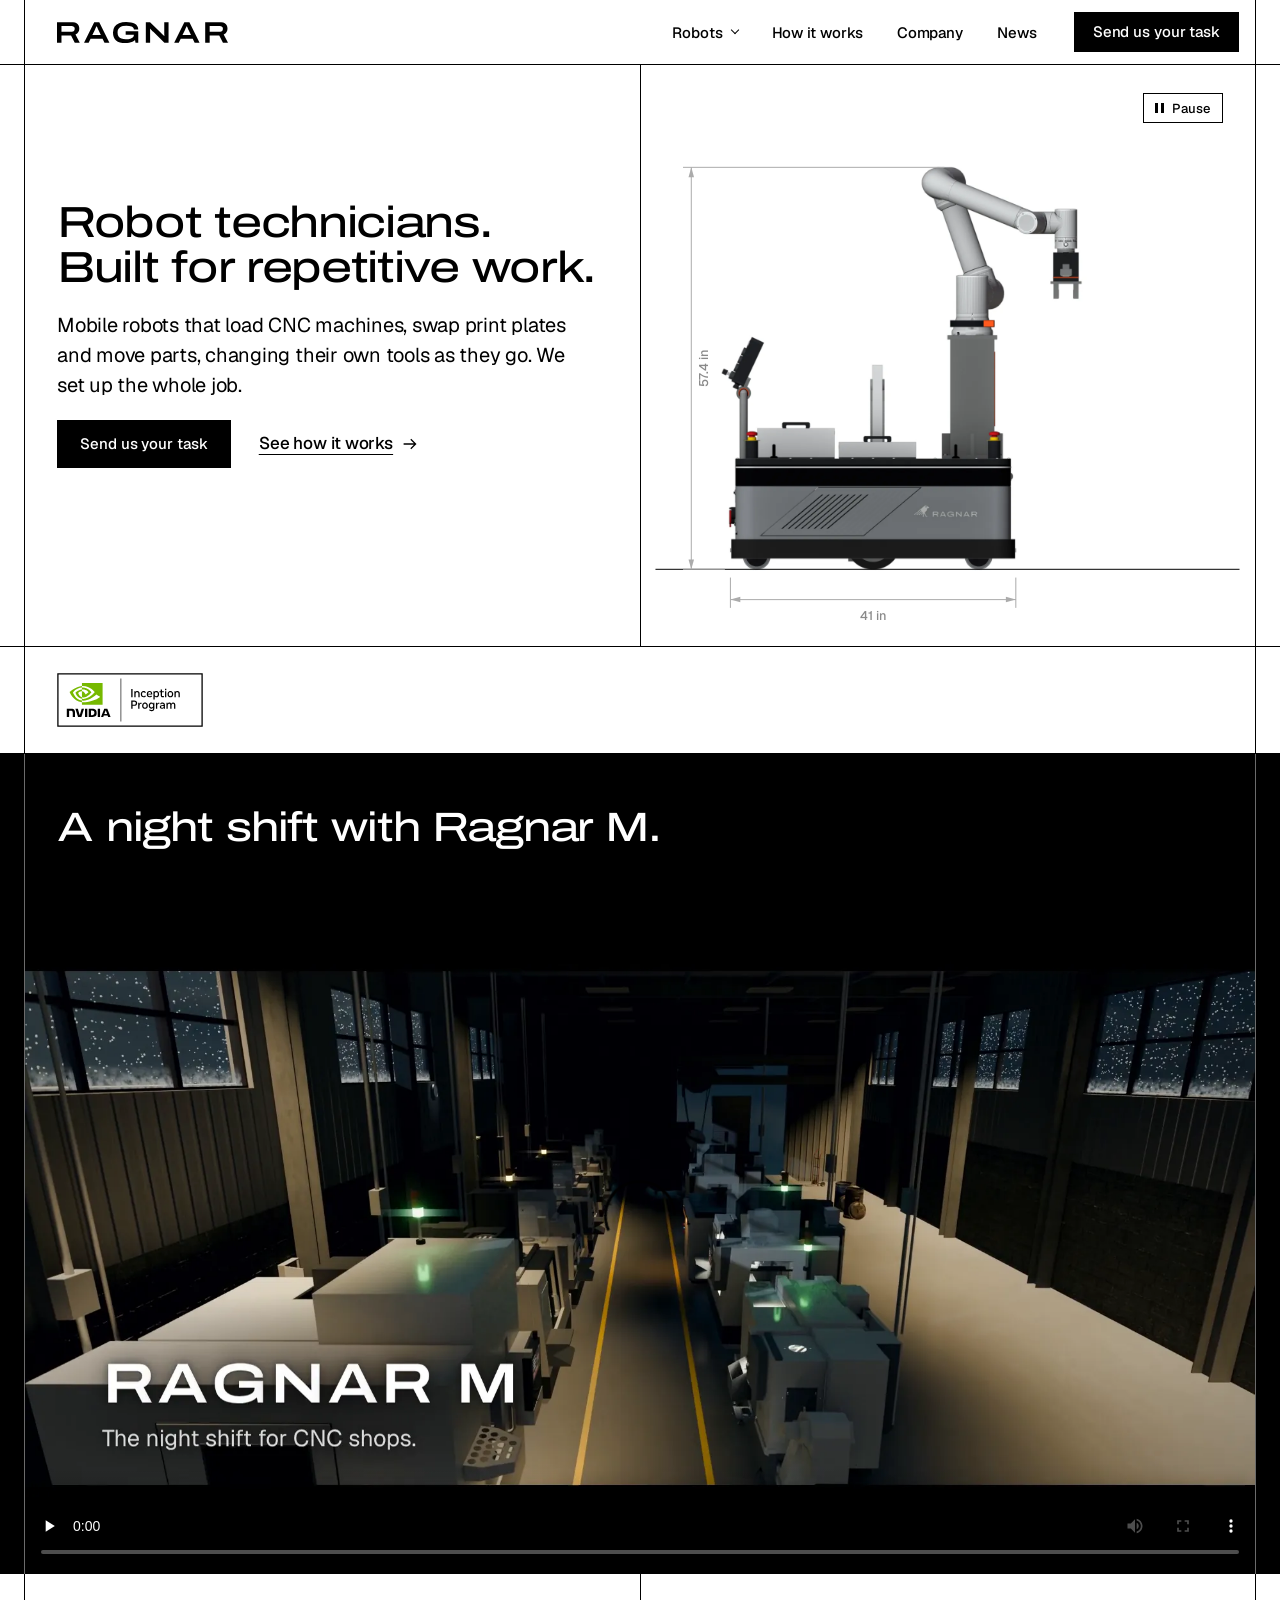
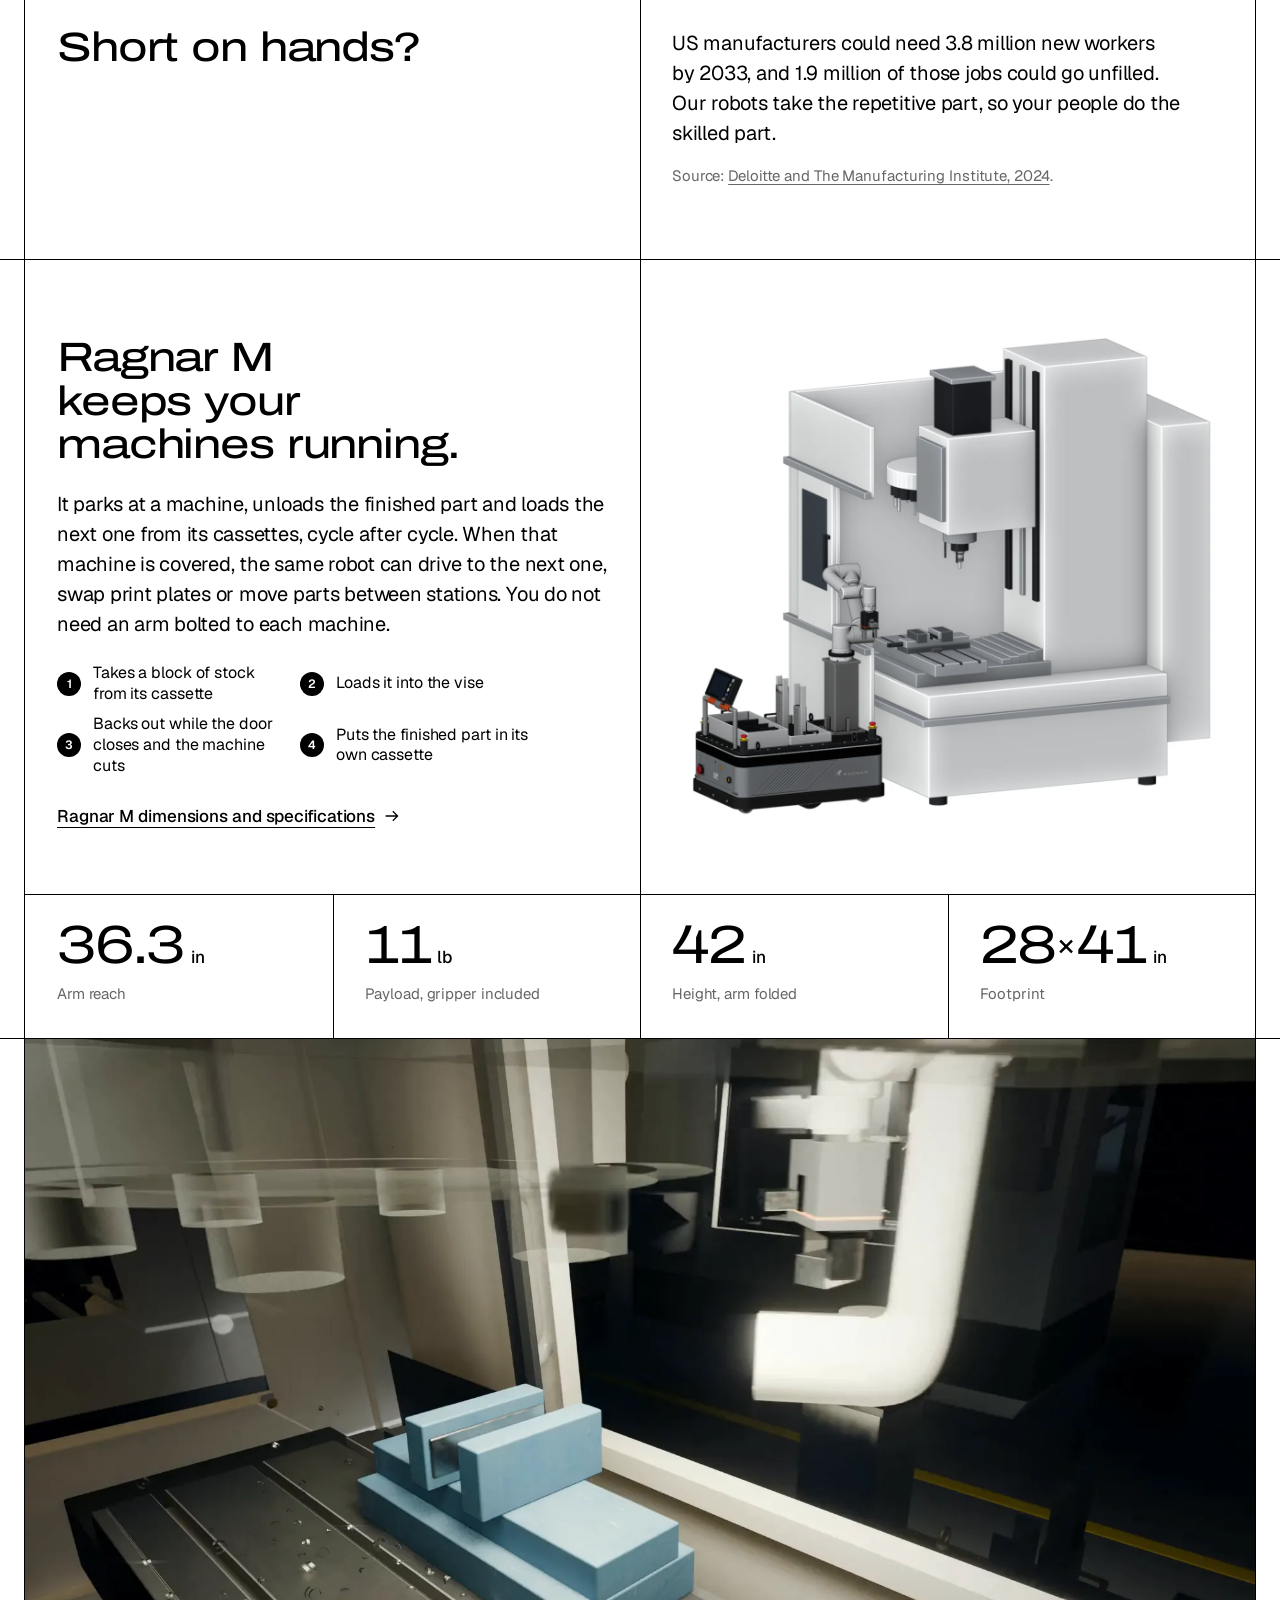
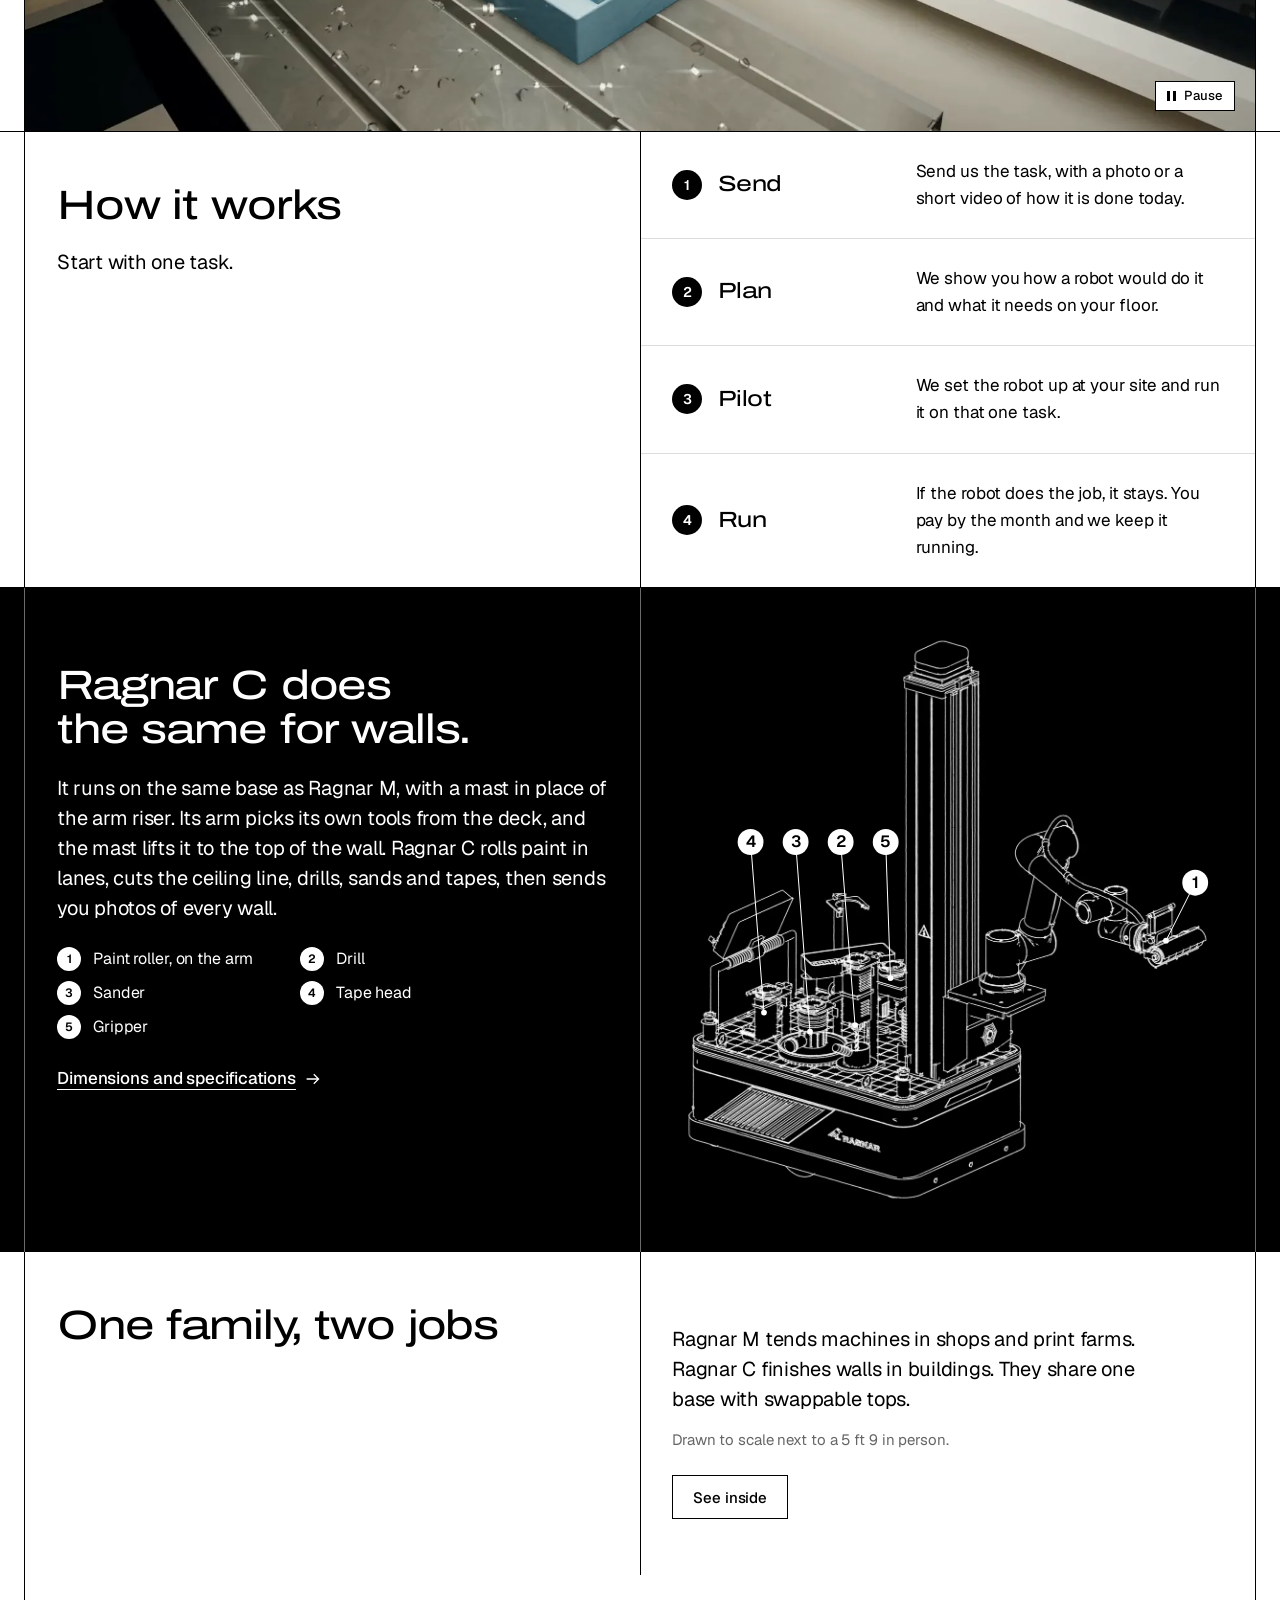
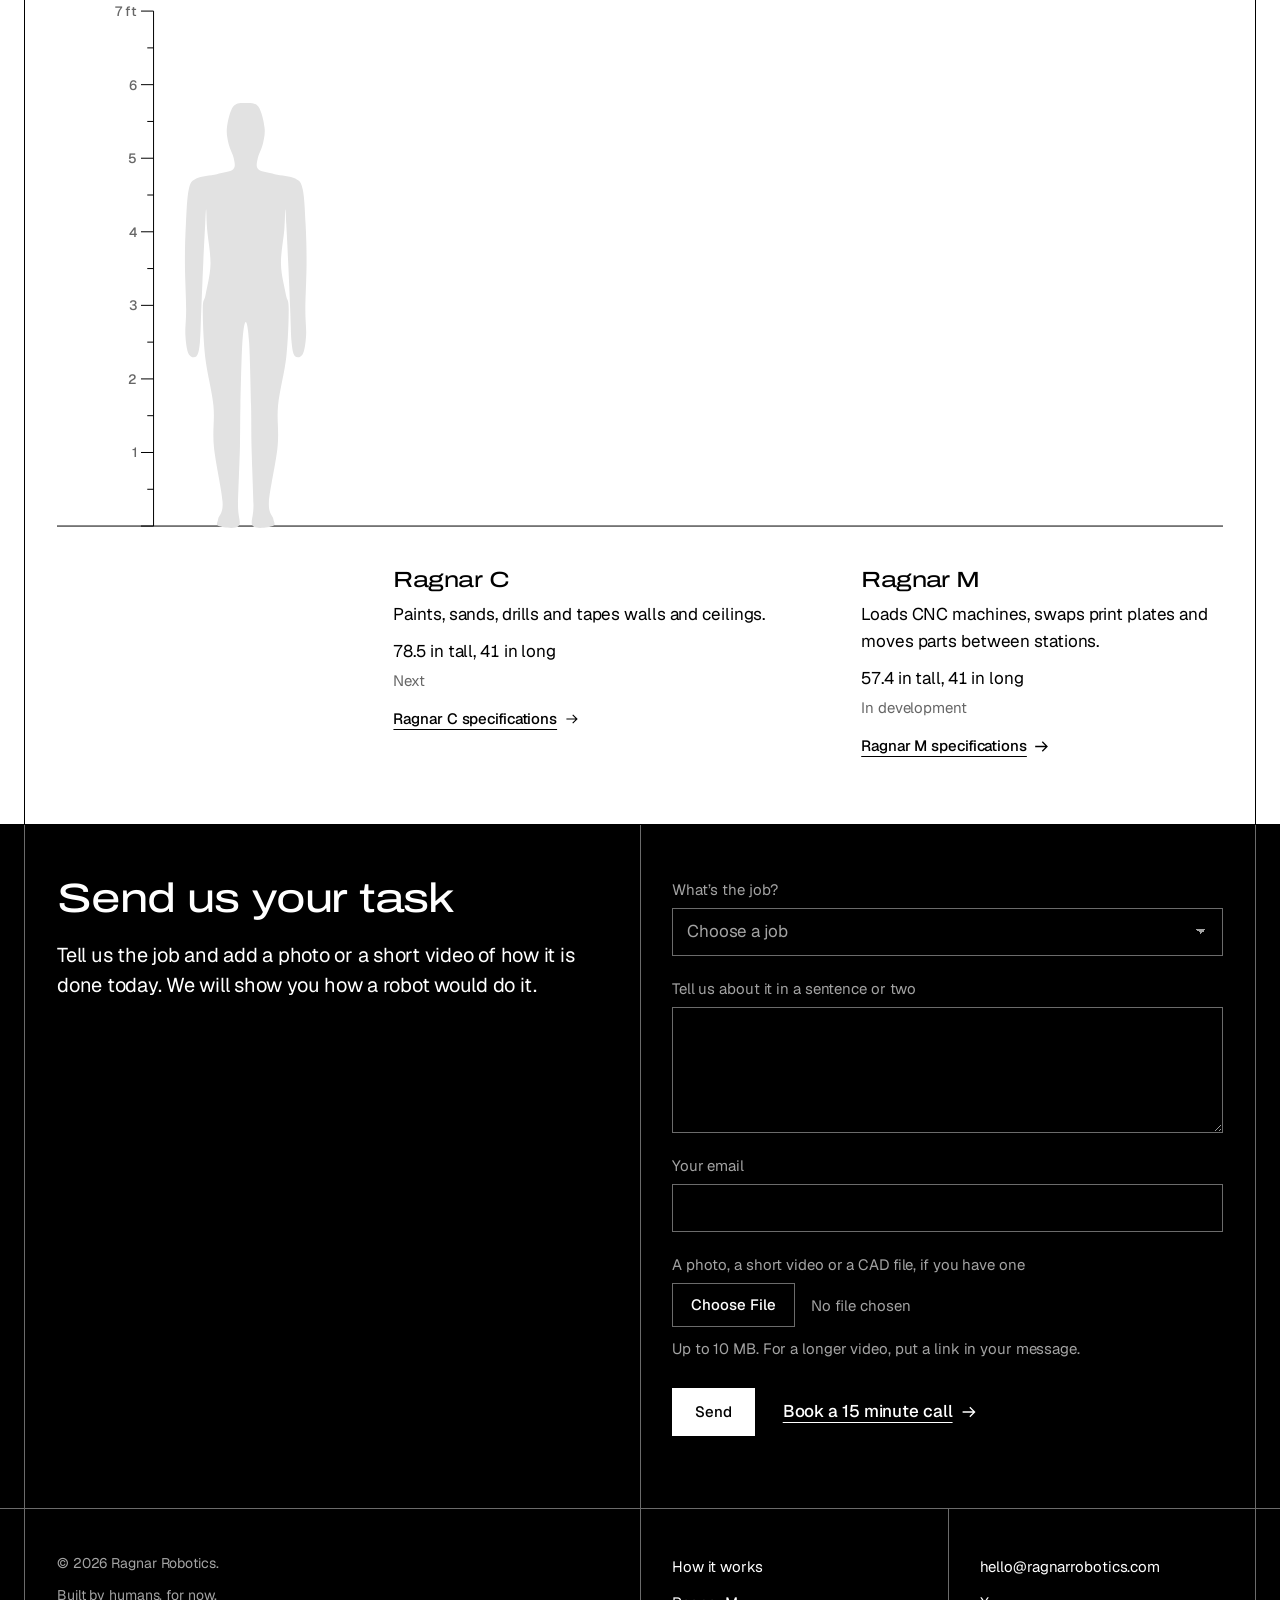
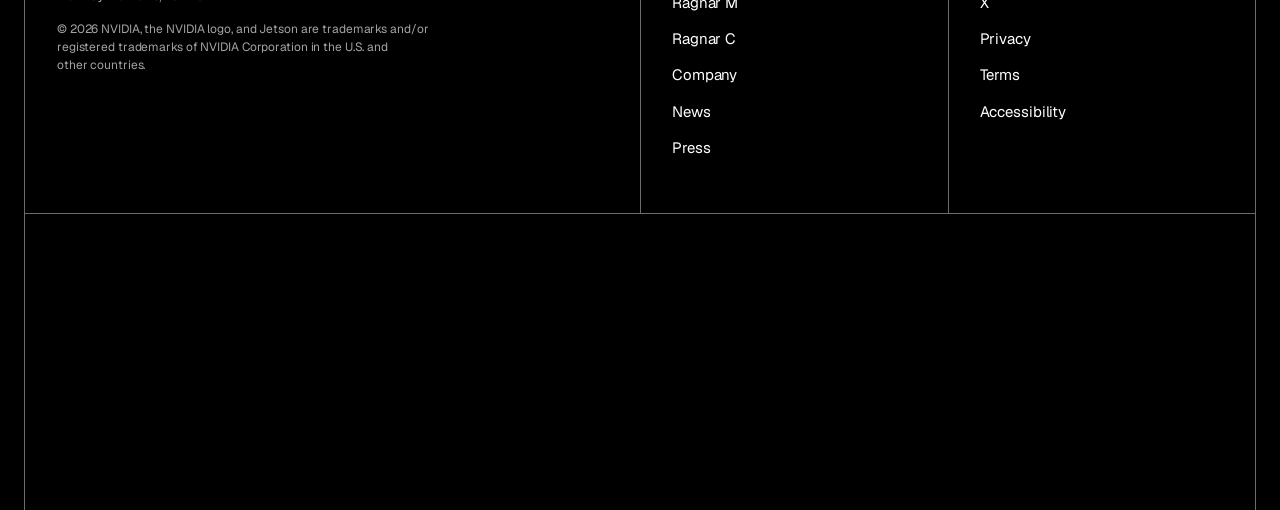
==== commit b779788a: "Update the night shift film and loop with the new textures" ====
--- a/index.html
+++ b/index.html
@@ -89,7 +89,7 @@
   <section class="inv reel" id="night" aria-labelledby="night-h">
     <div class="wrap g">
       <div class="c14 sh"><h2 id="night-h">A night shift with Ragnar M.</h2></div>
-      <div class="c14 flush reel-fig"><video controls playsinline preload="none" poster="assets/img/m_film_1920.webp?v=b89334d3" width="1920" height="1080" aria-label="Concept film: the shop goes dark at the end of the shift, Ragnar M wakes up, loads stock into the machines, runs the jobs and checks every part until morning."><source media="(min-width: 760px)" src="assets/video/m_film.mp4?v=aa34f6ba" type="video/mp4"><source src="assets/video/m_film_m.mp4?v=a8cbc57b" type="video/mp4"></video></div>
+      <div class="c14 flush reel-fig"><video controls playsinline preload="none" poster="assets/img/m_film_1920.webp?v=cc87fb0a" width="1920" height="1080" aria-label="Concept film: the shop goes dark at the end of the shift, Ragnar M wakes up, loads stock into the machines, runs the jobs and checks every part until morning."><source media="(min-width: 760px)" src="assets/video/m_film.mp4?v=87bb9e79" type="video/mp4"><source src="assets/video/m_film_m.mp4?v=89e0843e" type="video/mp4"></video></div>
     </div>
   </section>
   <section id="where" aria-labelledby="why-h">
@@ -126,7 +126,7 @@
     </div>
   </section>
   <section class="band" aria-label="Ragnar M at work">
-    <div class="wrap"><video muted loop playsinline preload="none" poster="assets/img/m_night_1920.webp?v=4c9f395b" width="1920" height="1080" aria-label="Ragnar M carries a block of stock into a CNC mill, loads it into the vise, the machine cuts it and the robot checks the finished part."><source media="(min-width: 760px)" src="assets/video/m_night.mp4?v=ee18972f" type="video/mp4"><source src="assets/video/m_night_m.mp4?v=da31436d" type="video/mp4"></video><button class="vt" type="button" hidden><span class="vt-i" aria-hidden="true"></span><span class="vt-l">Pause</span></button></div>
+    <div class="wrap"><video muted loop playsinline preload="none" poster="assets/img/m_night_1920.webp?v=b718e8f0" width="1920" height="1080" aria-label="Ragnar M carries a block of stock into a CNC mill, loads it into the vise, the machine cuts it and the robot checks the finished part."><source media="(min-width: 760px)" src="assets/video/m_night.mp4?v=40899867" type="video/mp4"><source src="assets/video/m_night_m.mp4?v=563a99e4" type="video/mp4"></video><button class="vt" type="button" hidden><span class="vt-i" aria-hidden="true"></span><span class="vt-l">Pause</span></button></div>
   </section>
   <section id="how" aria-labelledby="how-h">
     <div class="wrap g">
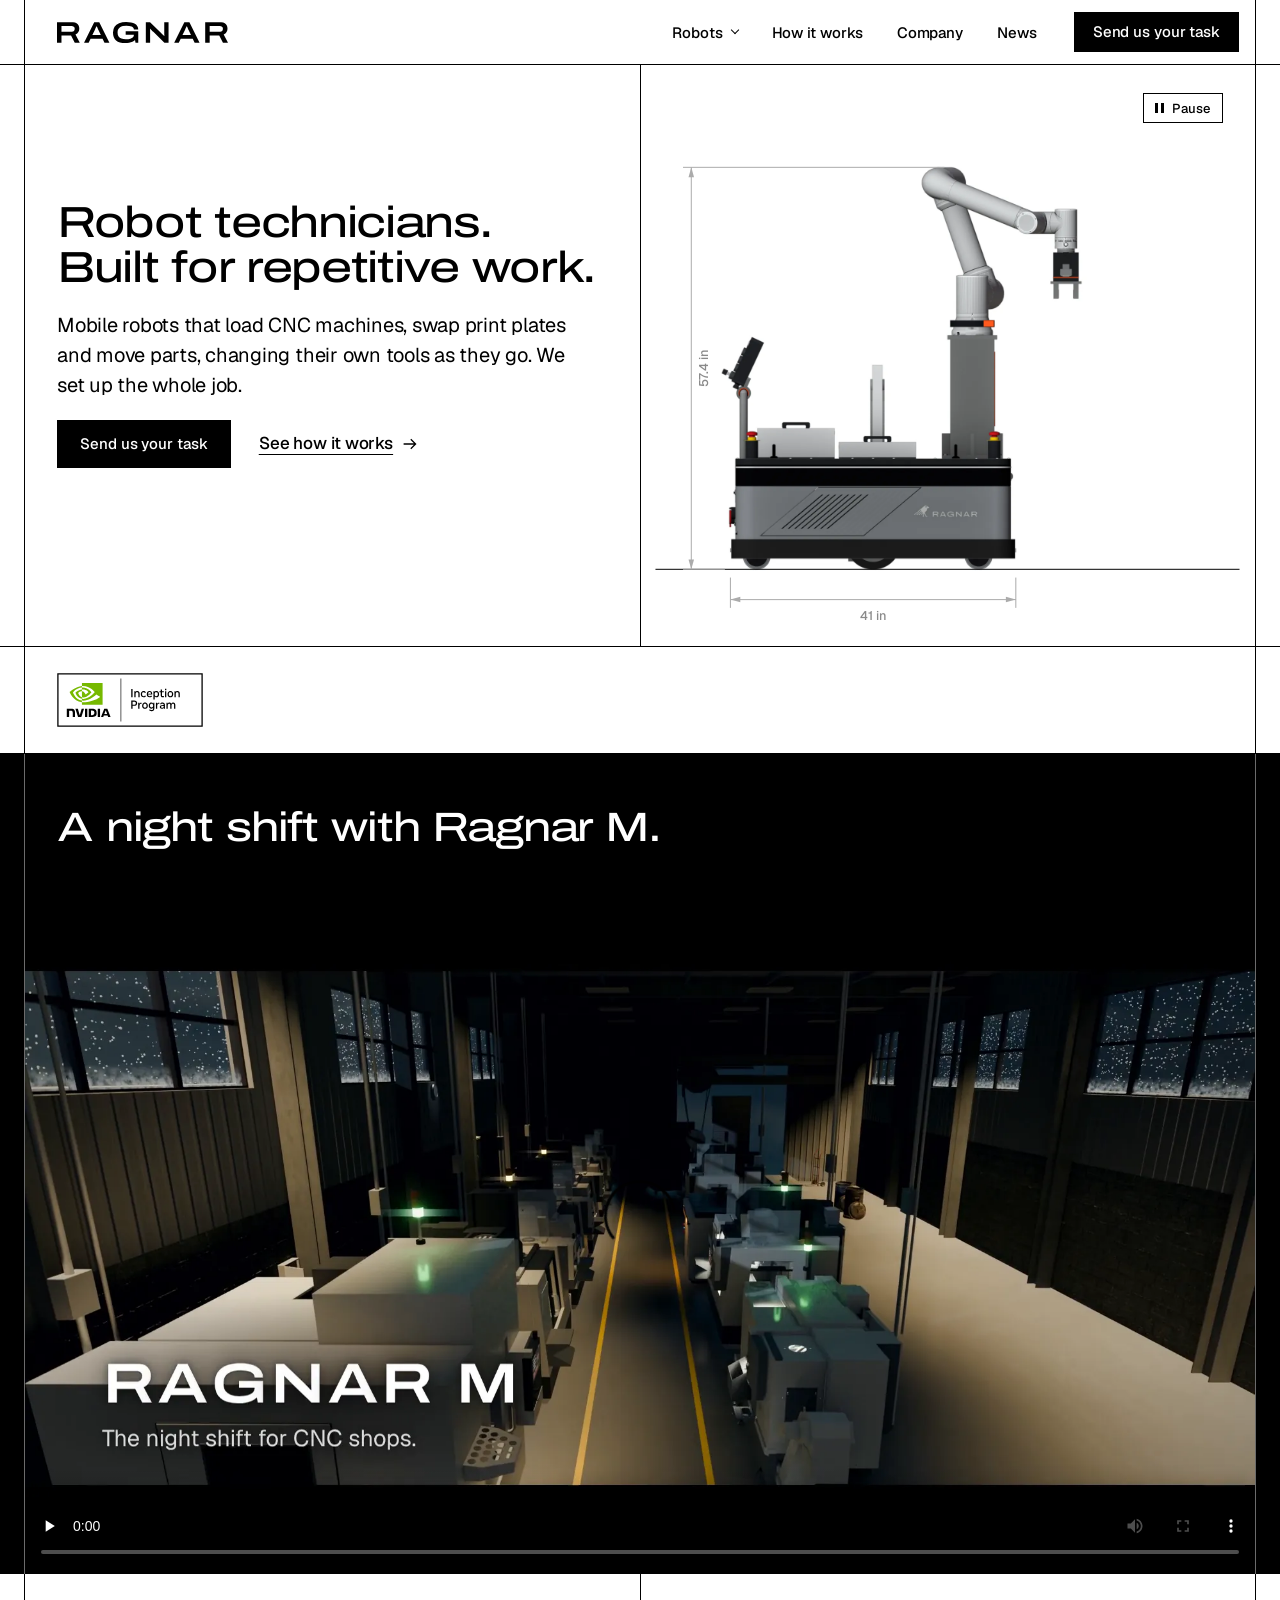
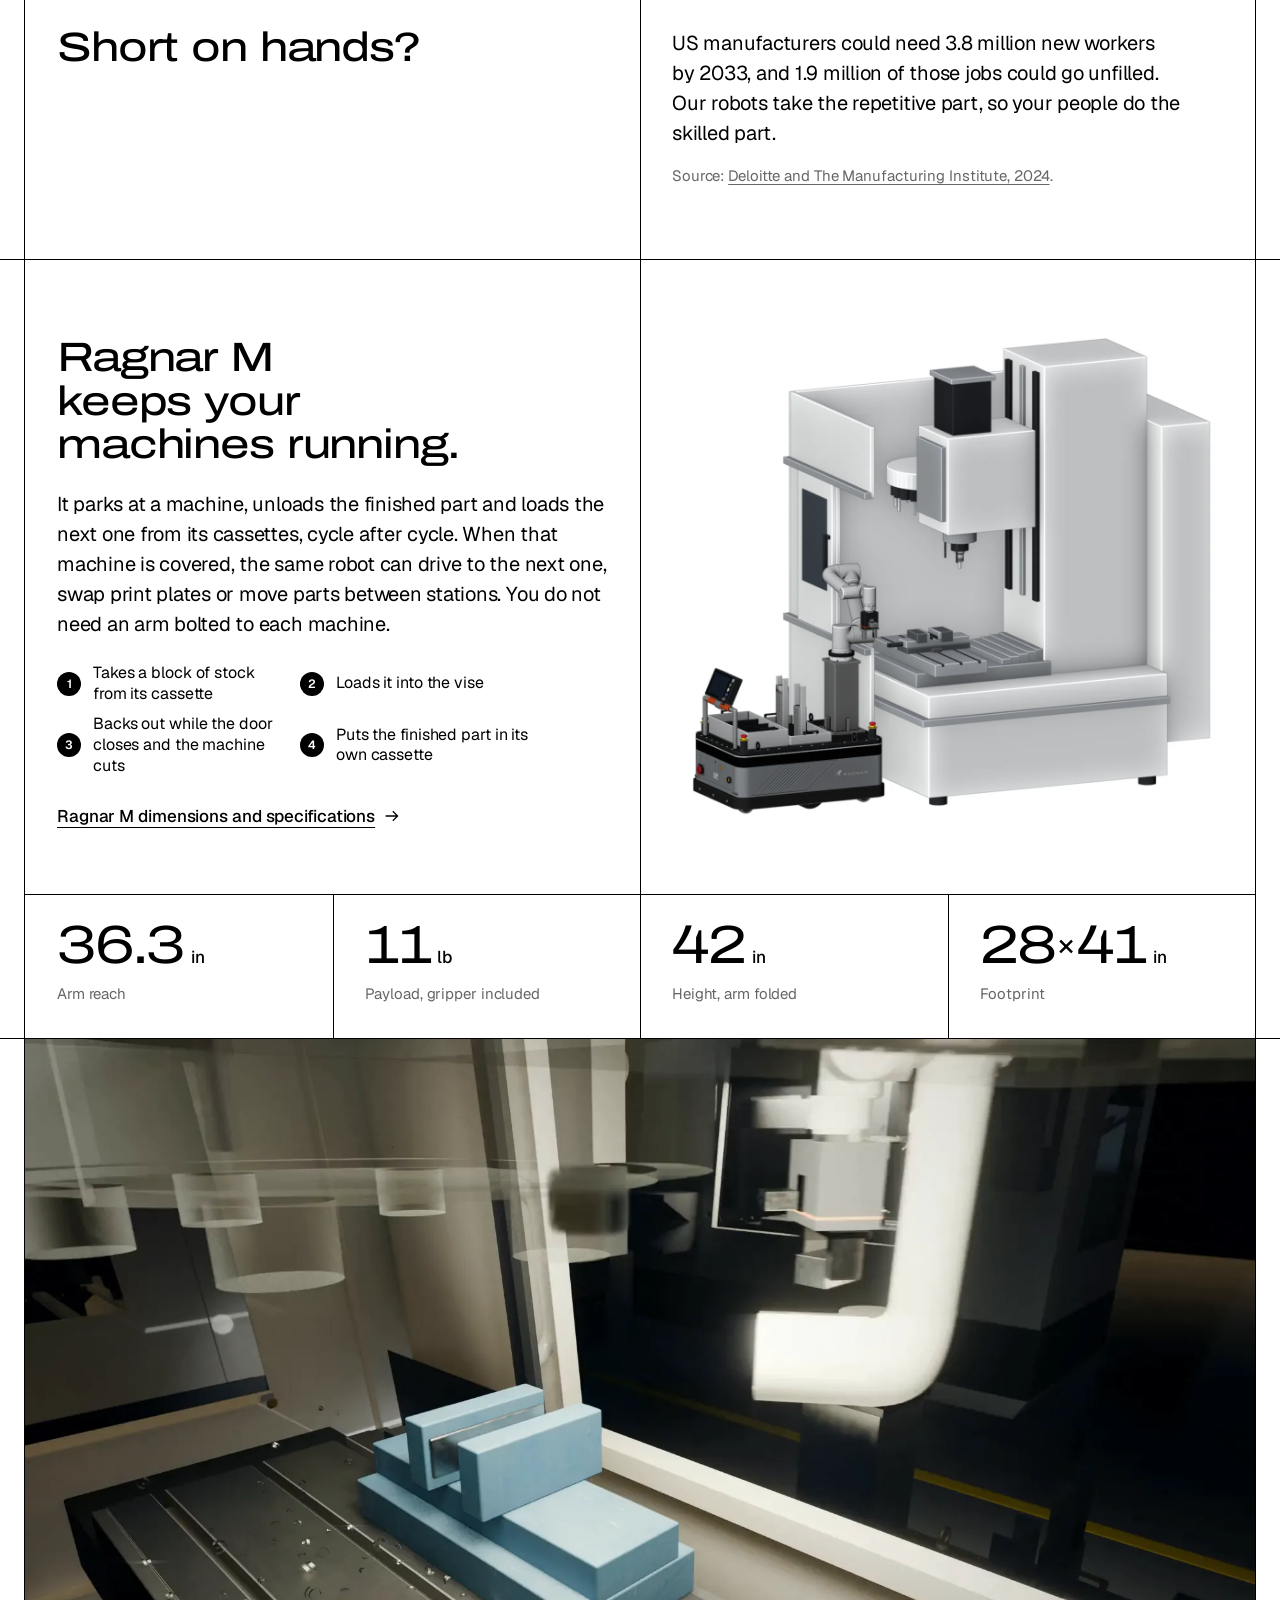
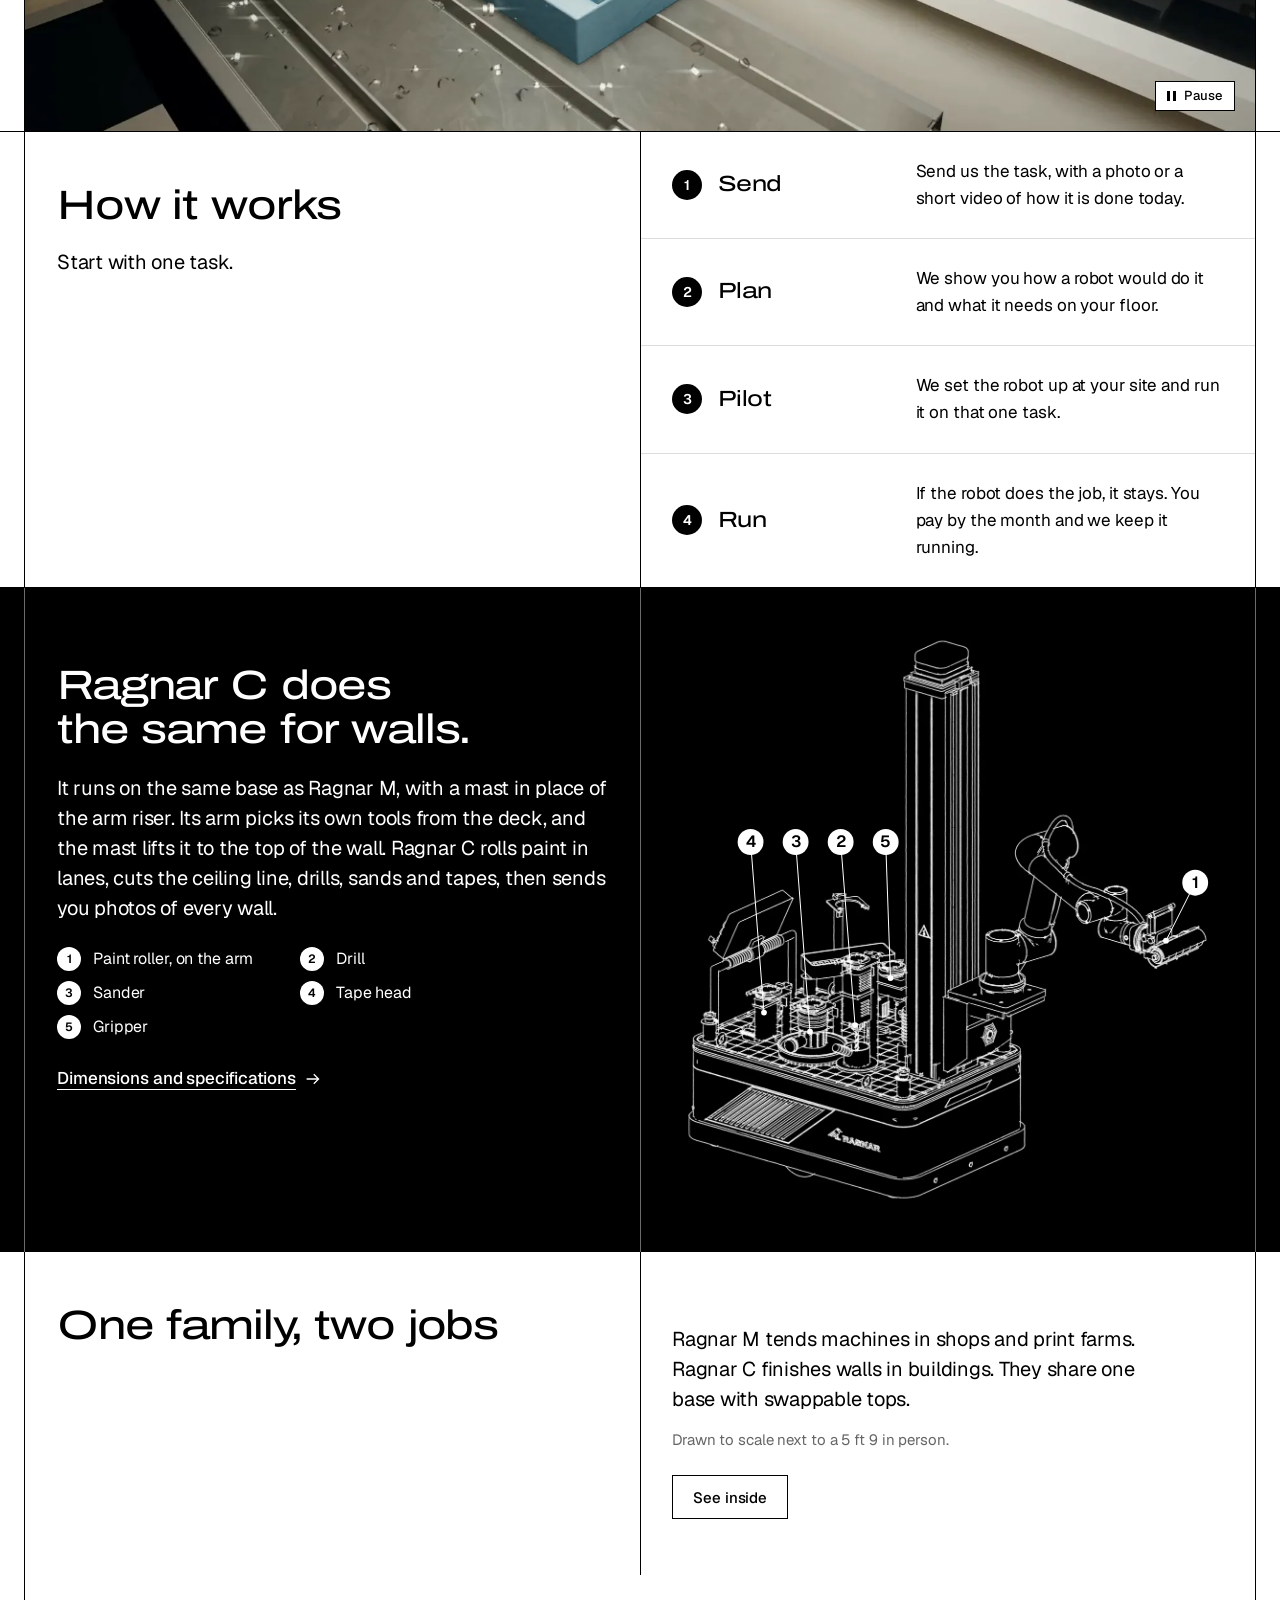
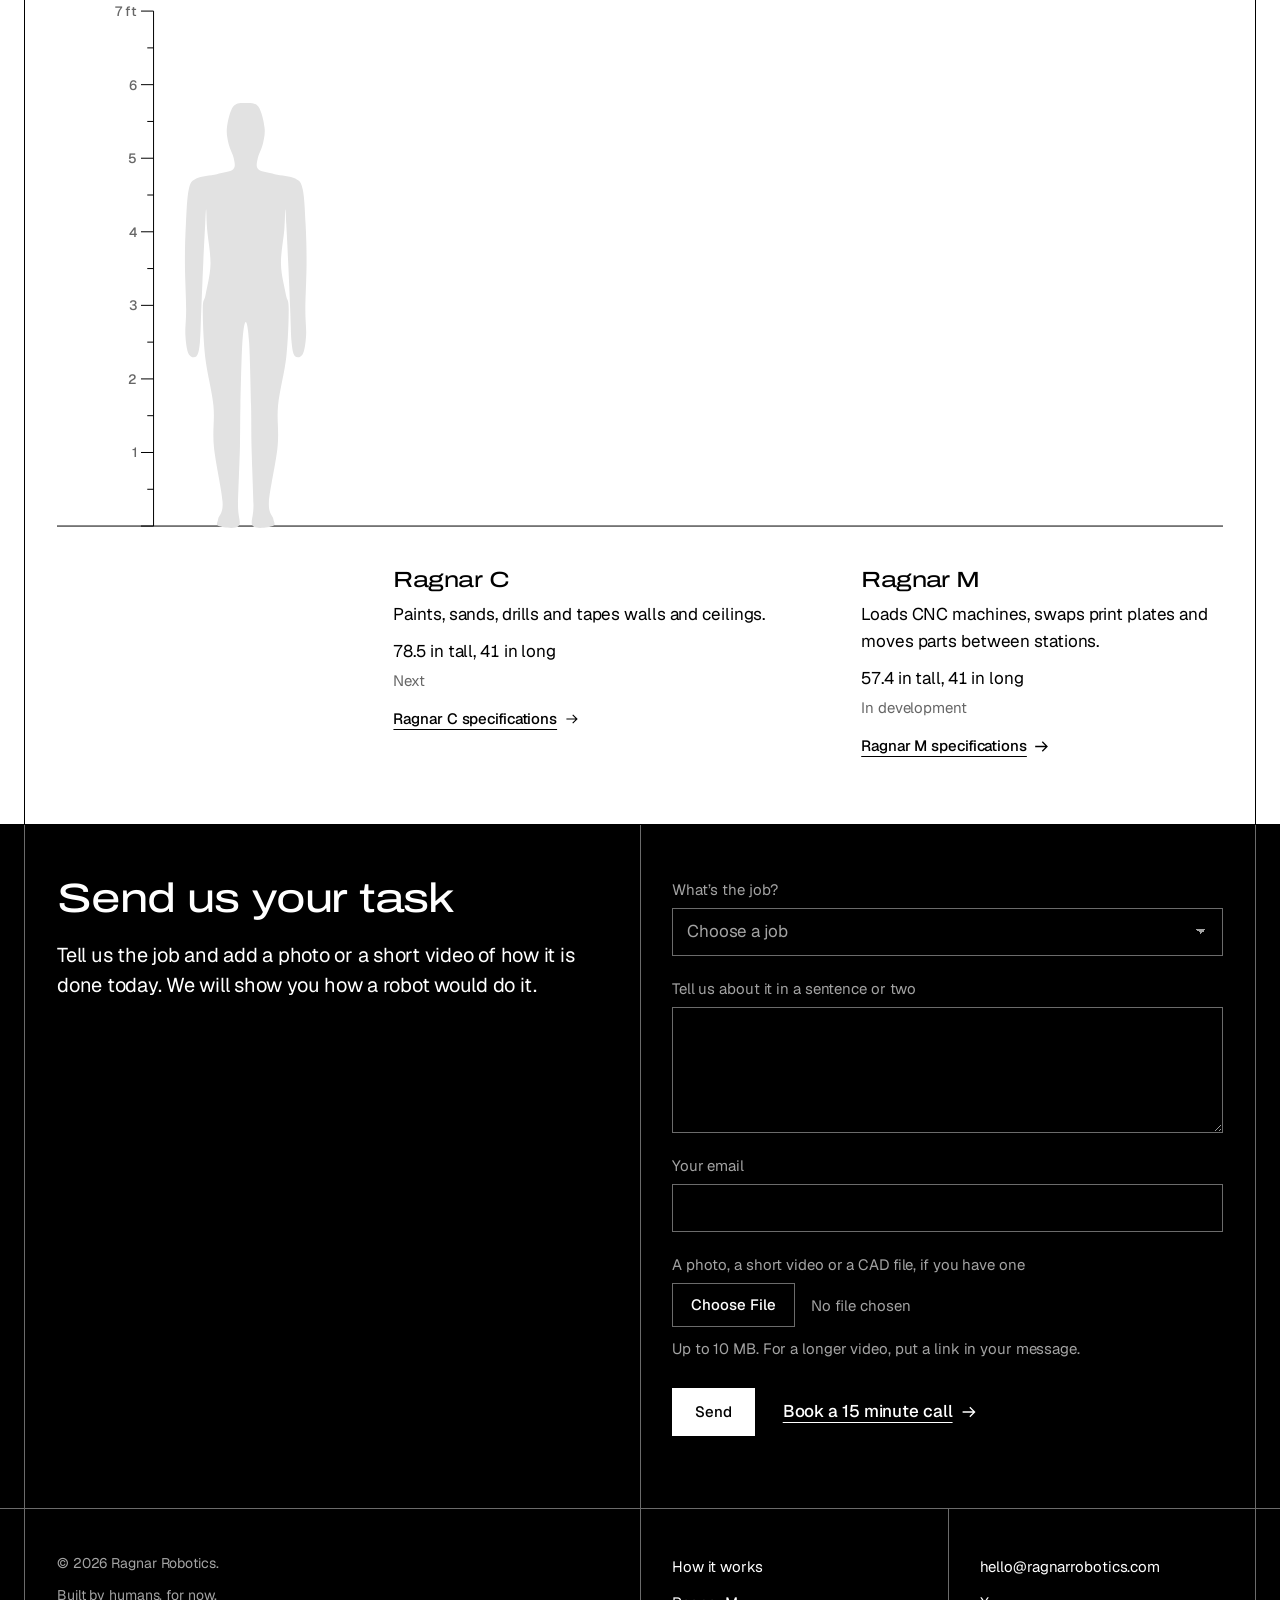
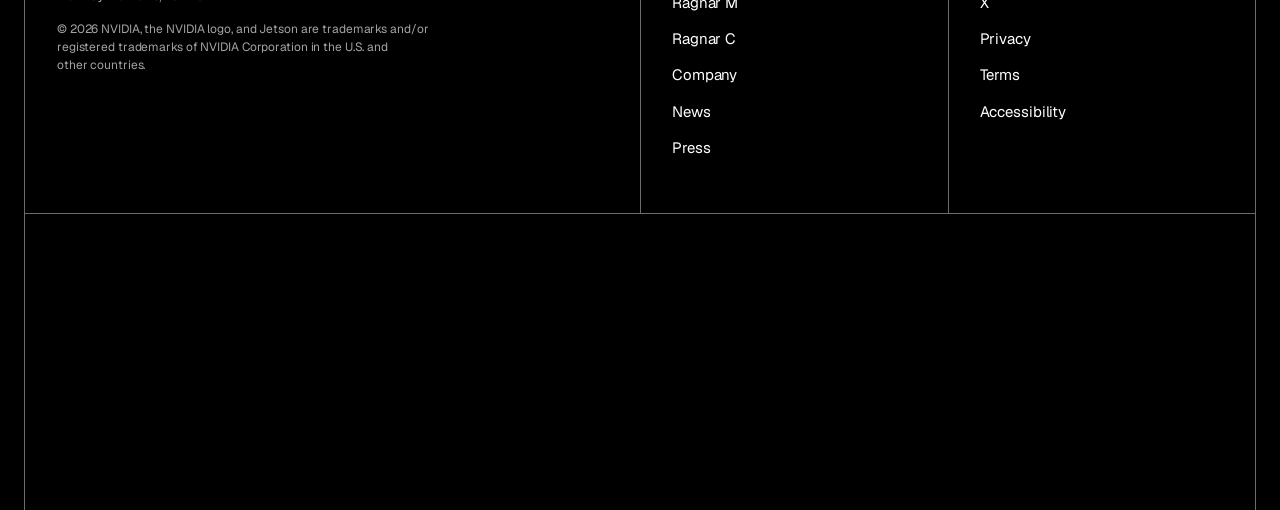
==== commit 2676cf07: "Use the new vision and logo shots in the night shift film" ====
--- a/index.html
+++ b/index.html
@@ -89,7 +89,7 @@
   <section class="inv reel" id="night" aria-labelledby="night-h">
     <div class="wrap g">
       <div class="c14 sh"><h2 id="night-h">A night shift with Ragnar M.</h2></div>
-      <div class="c14 flush reel-fig"><video controls playsinline preload="none" poster="assets/img/m_film_1920.webp?v=cc87fb0a" width="1920" height="1080" aria-label="Concept film: the shop goes dark at the end of the shift, Ragnar M wakes up, loads stock into the machines, runs the jobs and checks every part until morning."><source media="(min-width: 760px)" src="assets/video/m_film.mp4?v=87bb9e79" type="video/mp4"><source src="assets/video/m_film_m.mp4?v=89e0843e" type="video/mp4"></video></div>
+      <div class="c14 flush reel-fig"><video controls playsinline preload="none" poster="assets/img/m_film_1920.webp?v=cc87fb0a" width="1920" height="1080" aria-label="Concept film: the shop goes dark at the end of the shift, Ragnar M wakes up, loads stock into the machines, runs the jobs and checks every part until morning."><source media="(min-width: 760px)" src="assets/video/m_film.mp4?v=da9fd316" type="video/mp4"><source src="assets/video/m_film_m.mp4?v=07a326bb" type="video/mp4"></video></div>
     </div>
   </section>
   <section id="where" aria-labelledby="why-h">
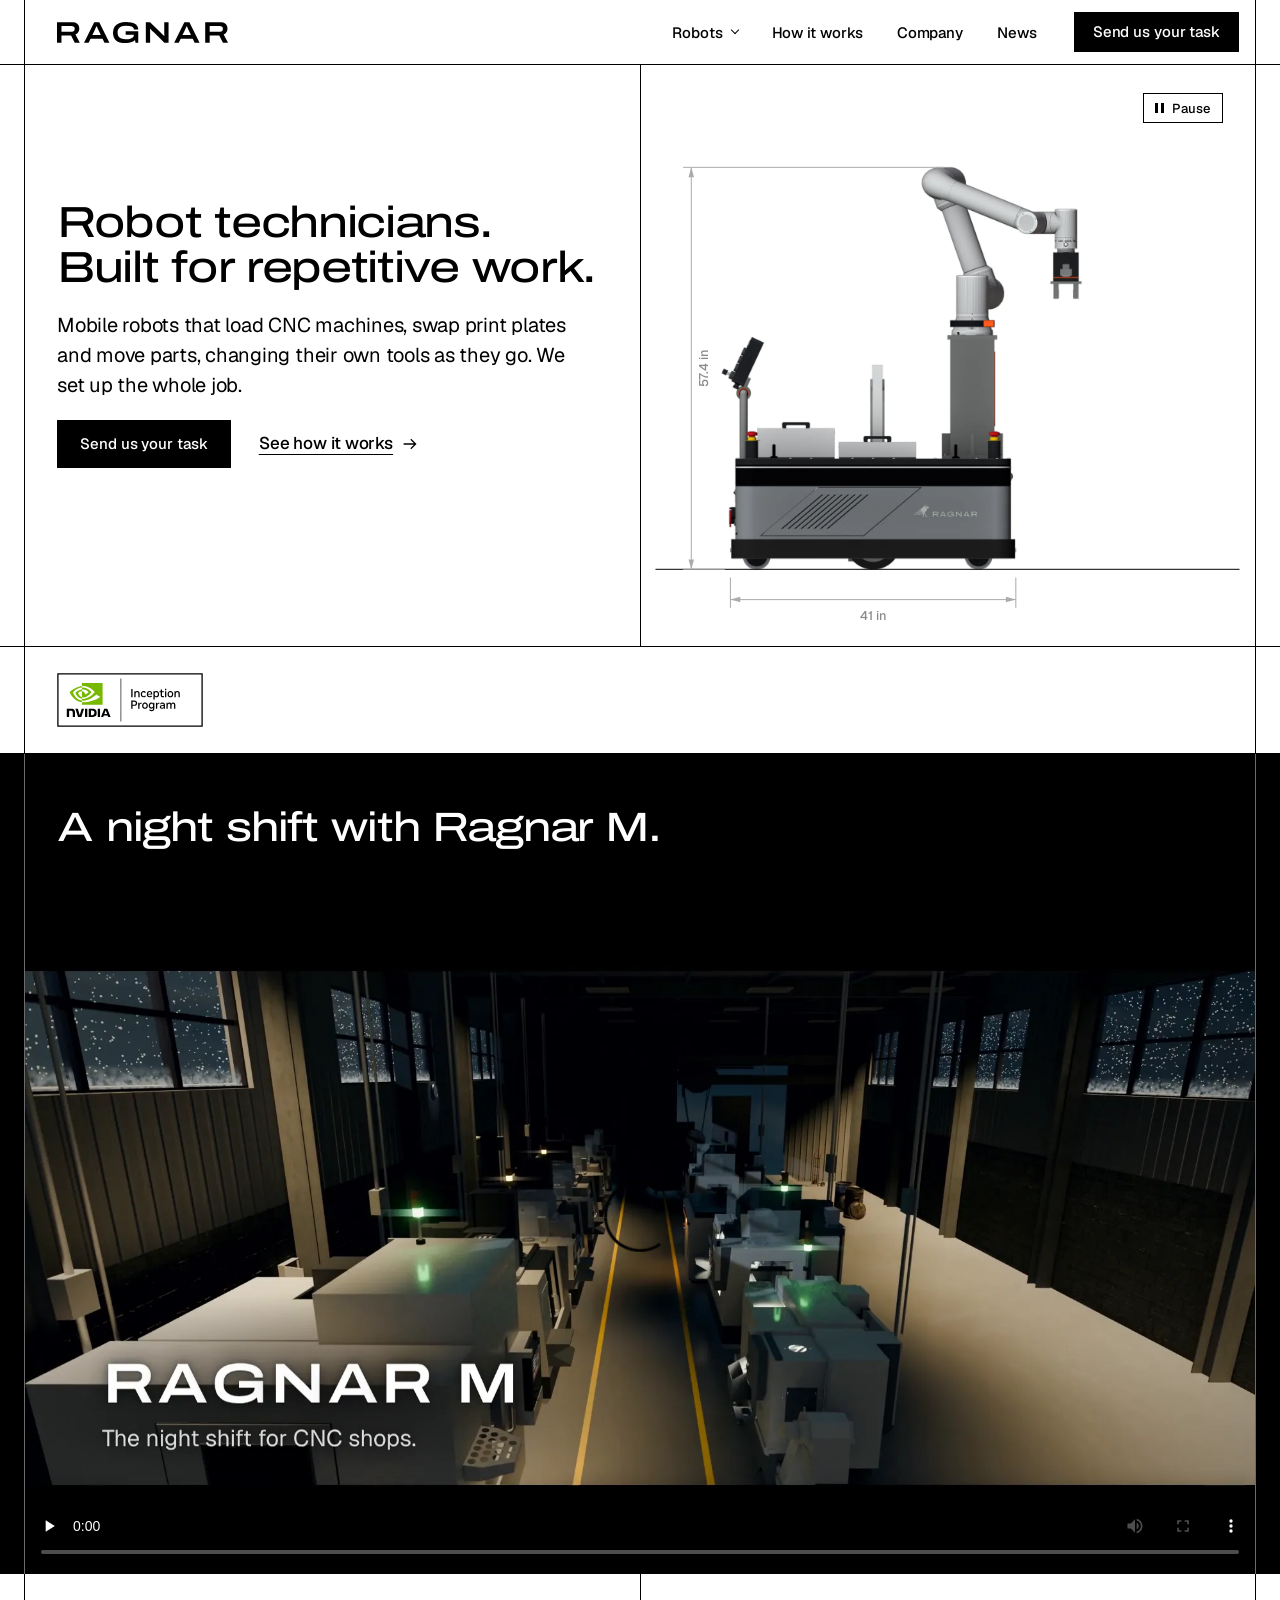
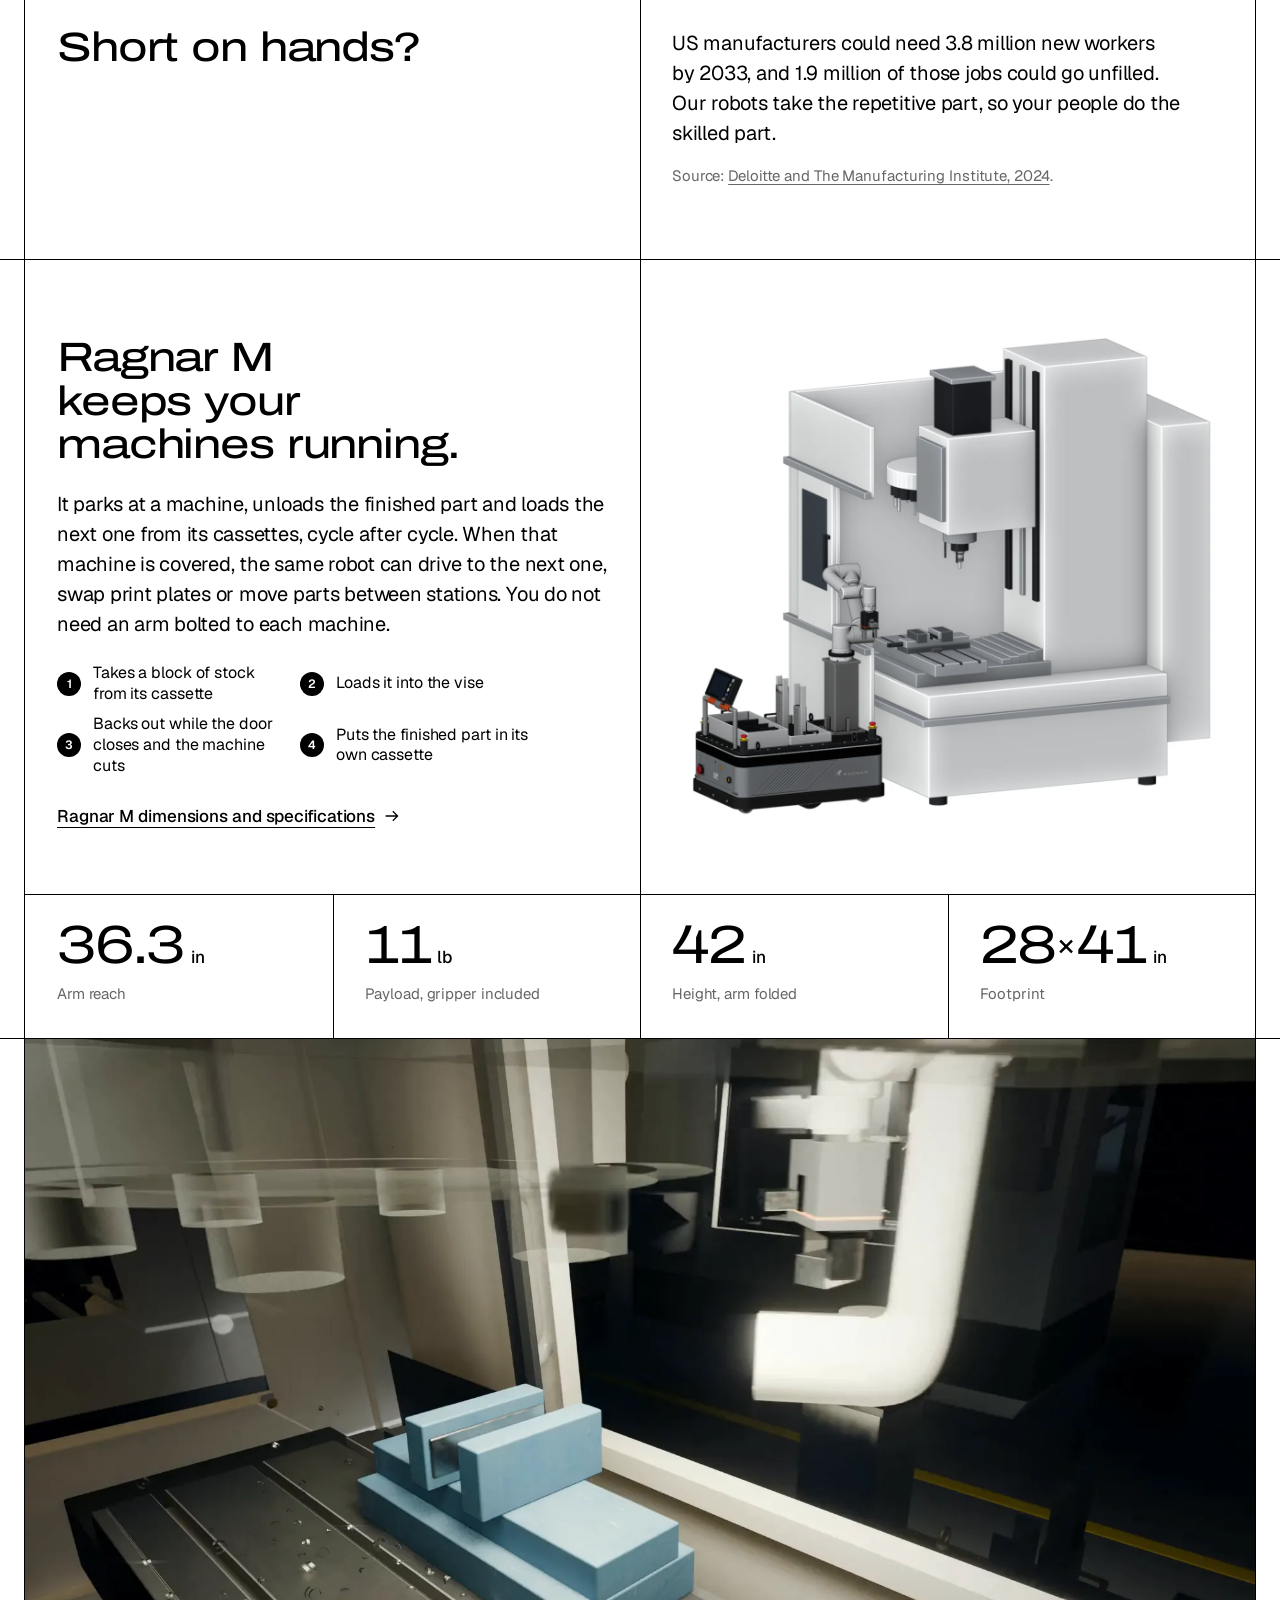
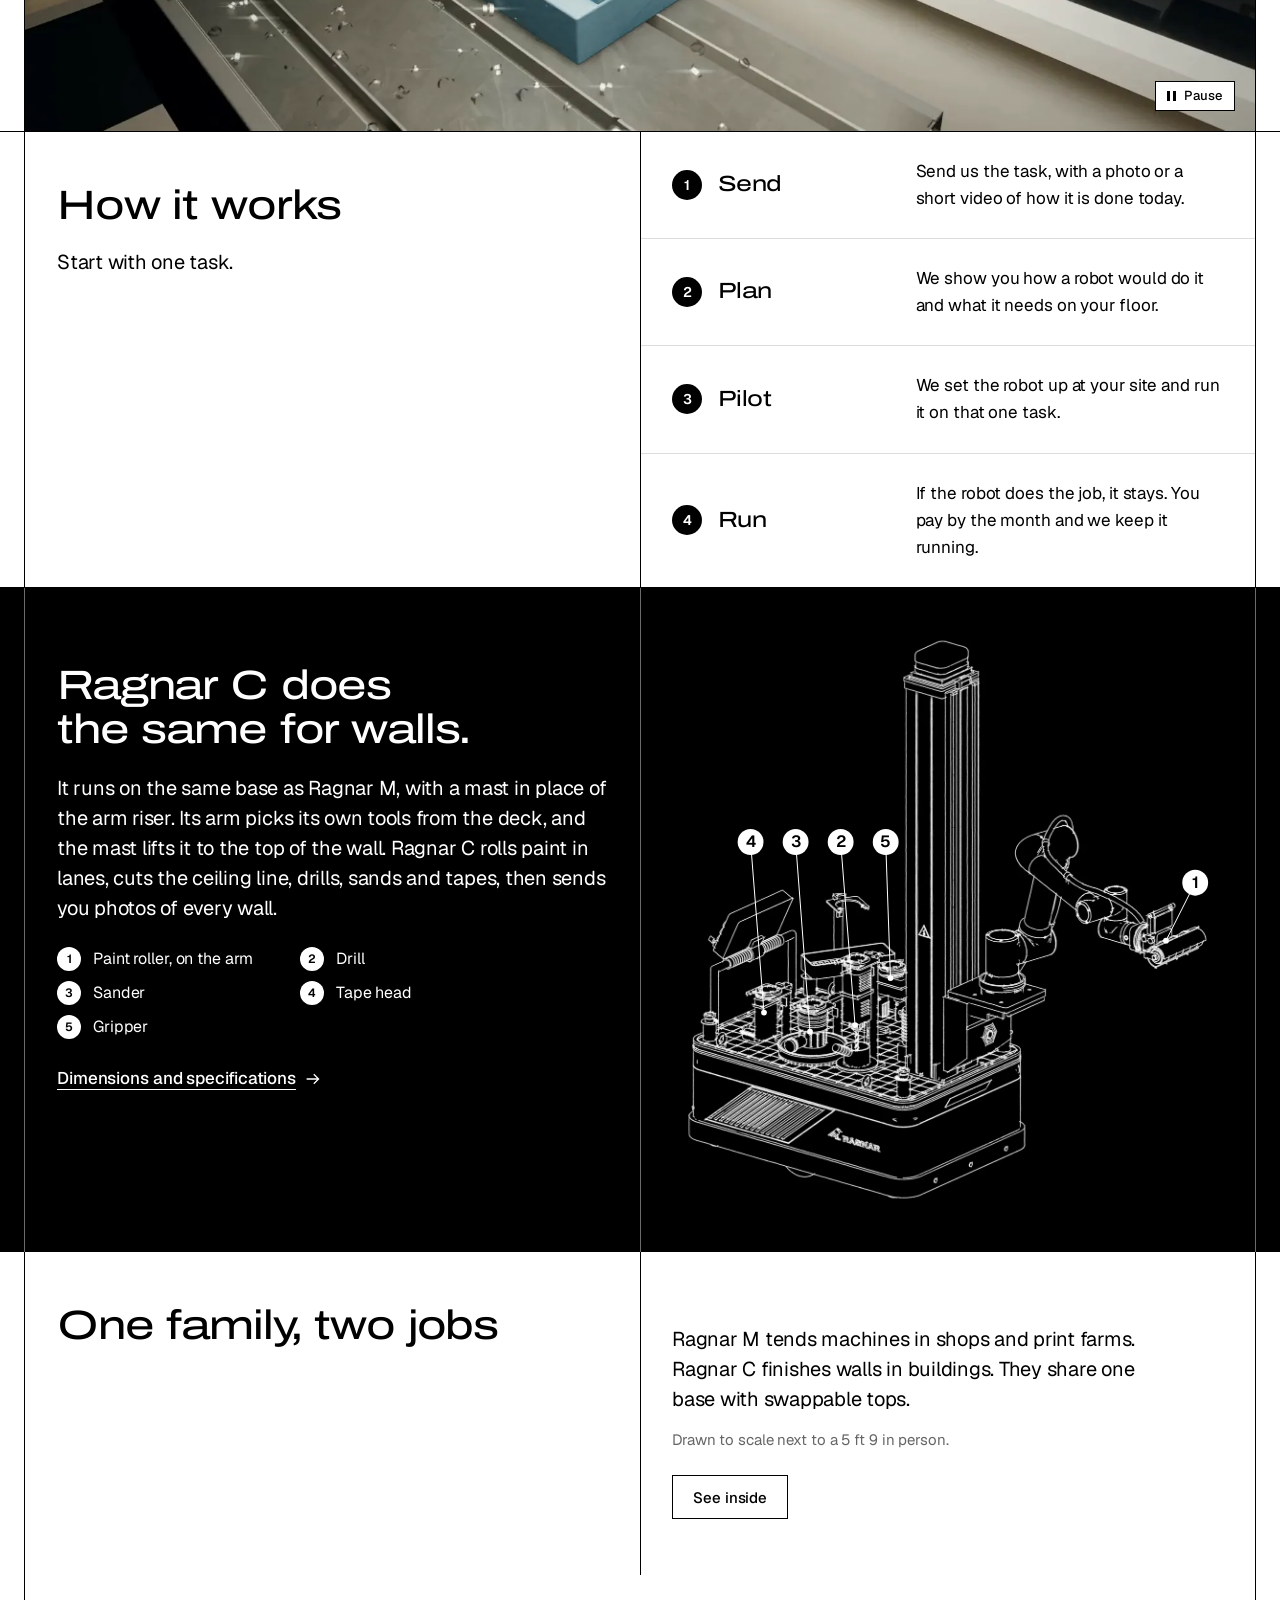
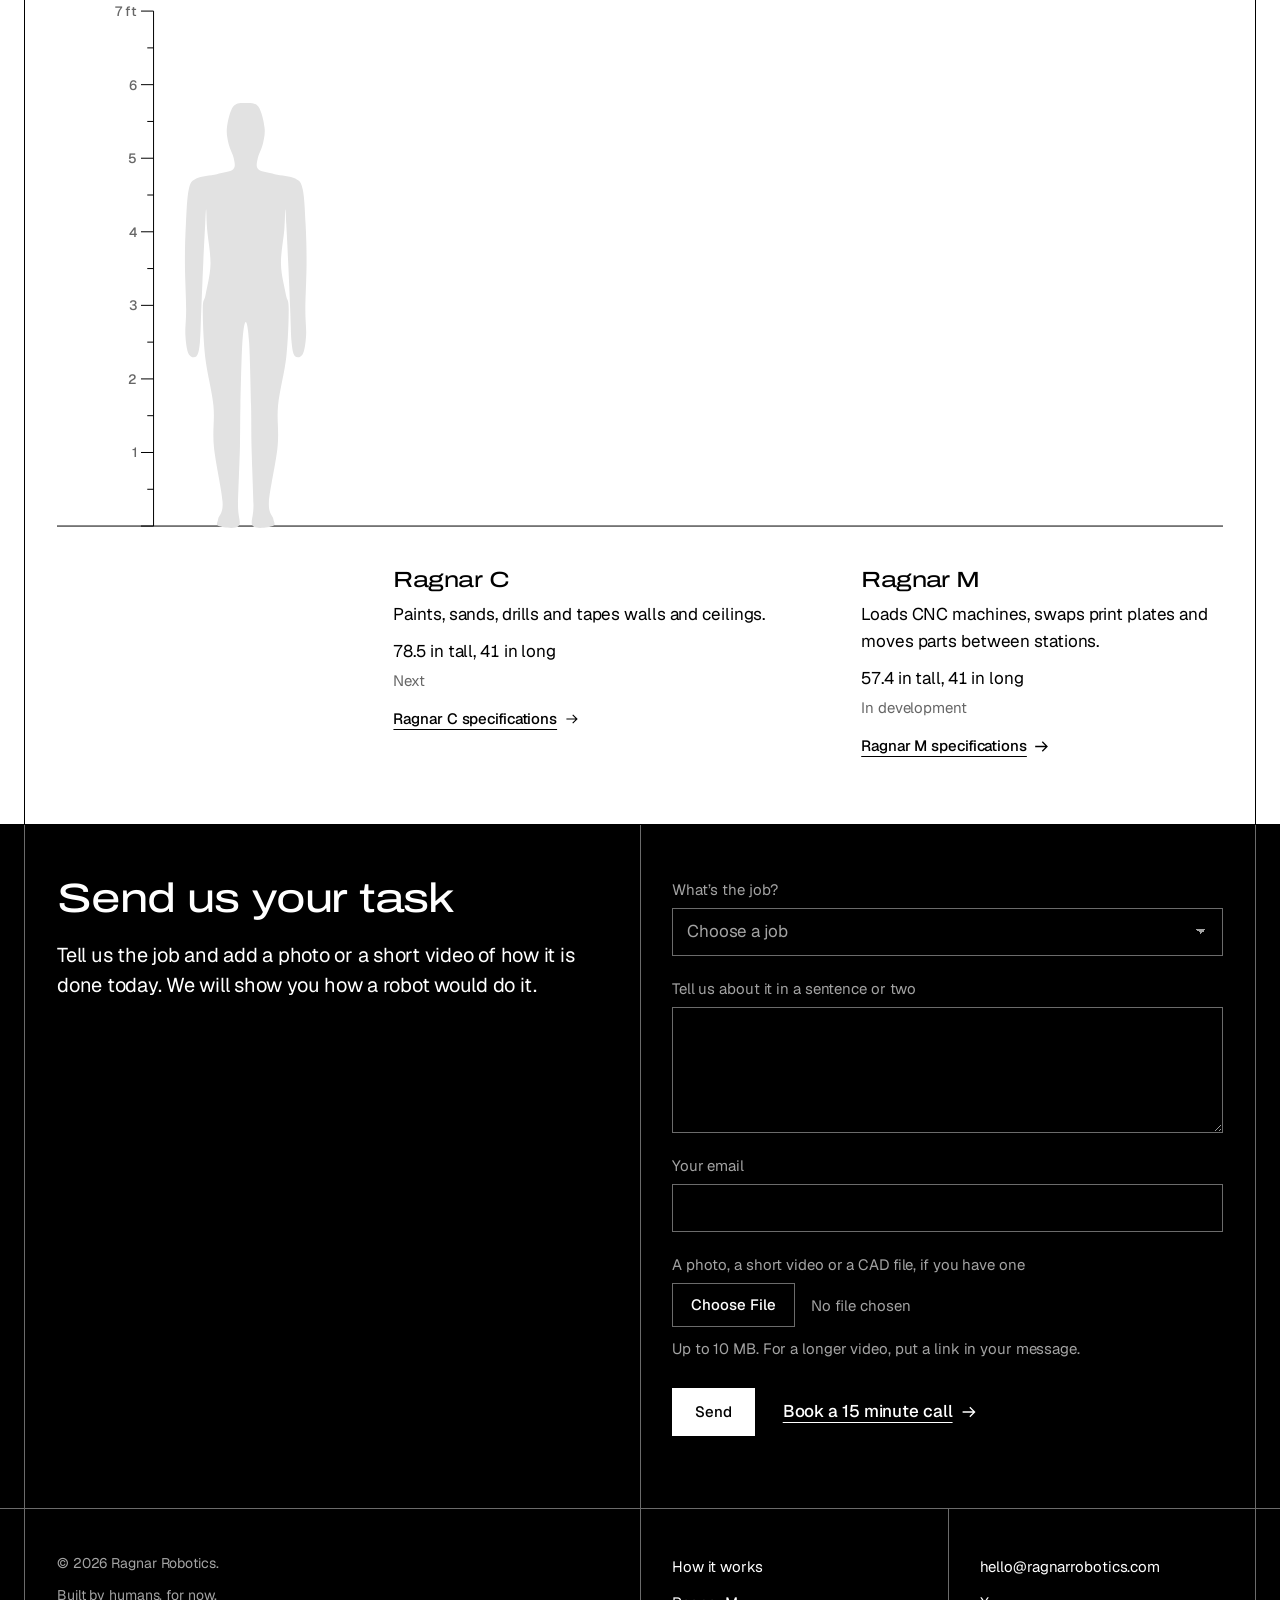
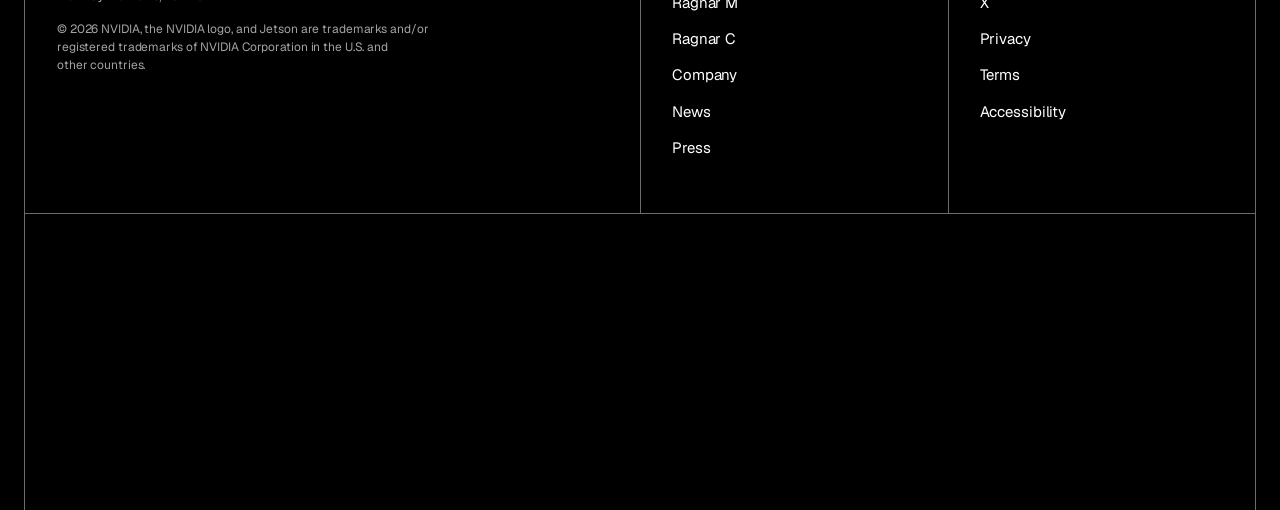
==== commit 454a8125: "Shorten the night shift film to 15 seconds without music" ====
--- a/index.html
+++ b/index.html
@@ -89,7 +89,7 @@
   <section class="inv reel" id="night" aria-labelledby="night-h">
     <div class="wrap g">
       <div class="c14 sh"><h2 id="night-h">A night shift with Ragnar M.</h2></div>
-      <div class="c14 flush reel-fig"><video controls playsinline preload="none" poster="assets/img/m_film_1920.webp?v=cc87fb0a" width="1920" height="1080" aria-label="Concept film: the shop goes dark at the end of the shift, Ragnar M wakes up, loads stock into the machines, runs the jobs and checks every part until morning."><source media="(min-width: 760px)" src="assets/video/m_film.mp4?v=da9fd316" type="video/mp4"><source src="assets/video/m_film_m.mp4?v=07a326bb" type="video/mp4"></video></div>
+      <div class="c14 flush reel-fig"><video controls playsinline preload="none" poster="assets/img/m_film_1920.webp?v=cc87fb0a" width="1920" height="1080" aria-label="Concept film: Ragnar M wakes up in the dark shop, takes tonight's queue in plain English and heads to the machines."><source media="(min-width: 760px)" src="assets/video/m_film.mp4?v=f857ac07" type="video/mp4"><source src="assets/video/m_film_m.mp4?v=b38ef552" type="video/mp4"></video></div>
     </div>
   </section>
   <section id="where" aria-labelledby="why-h">
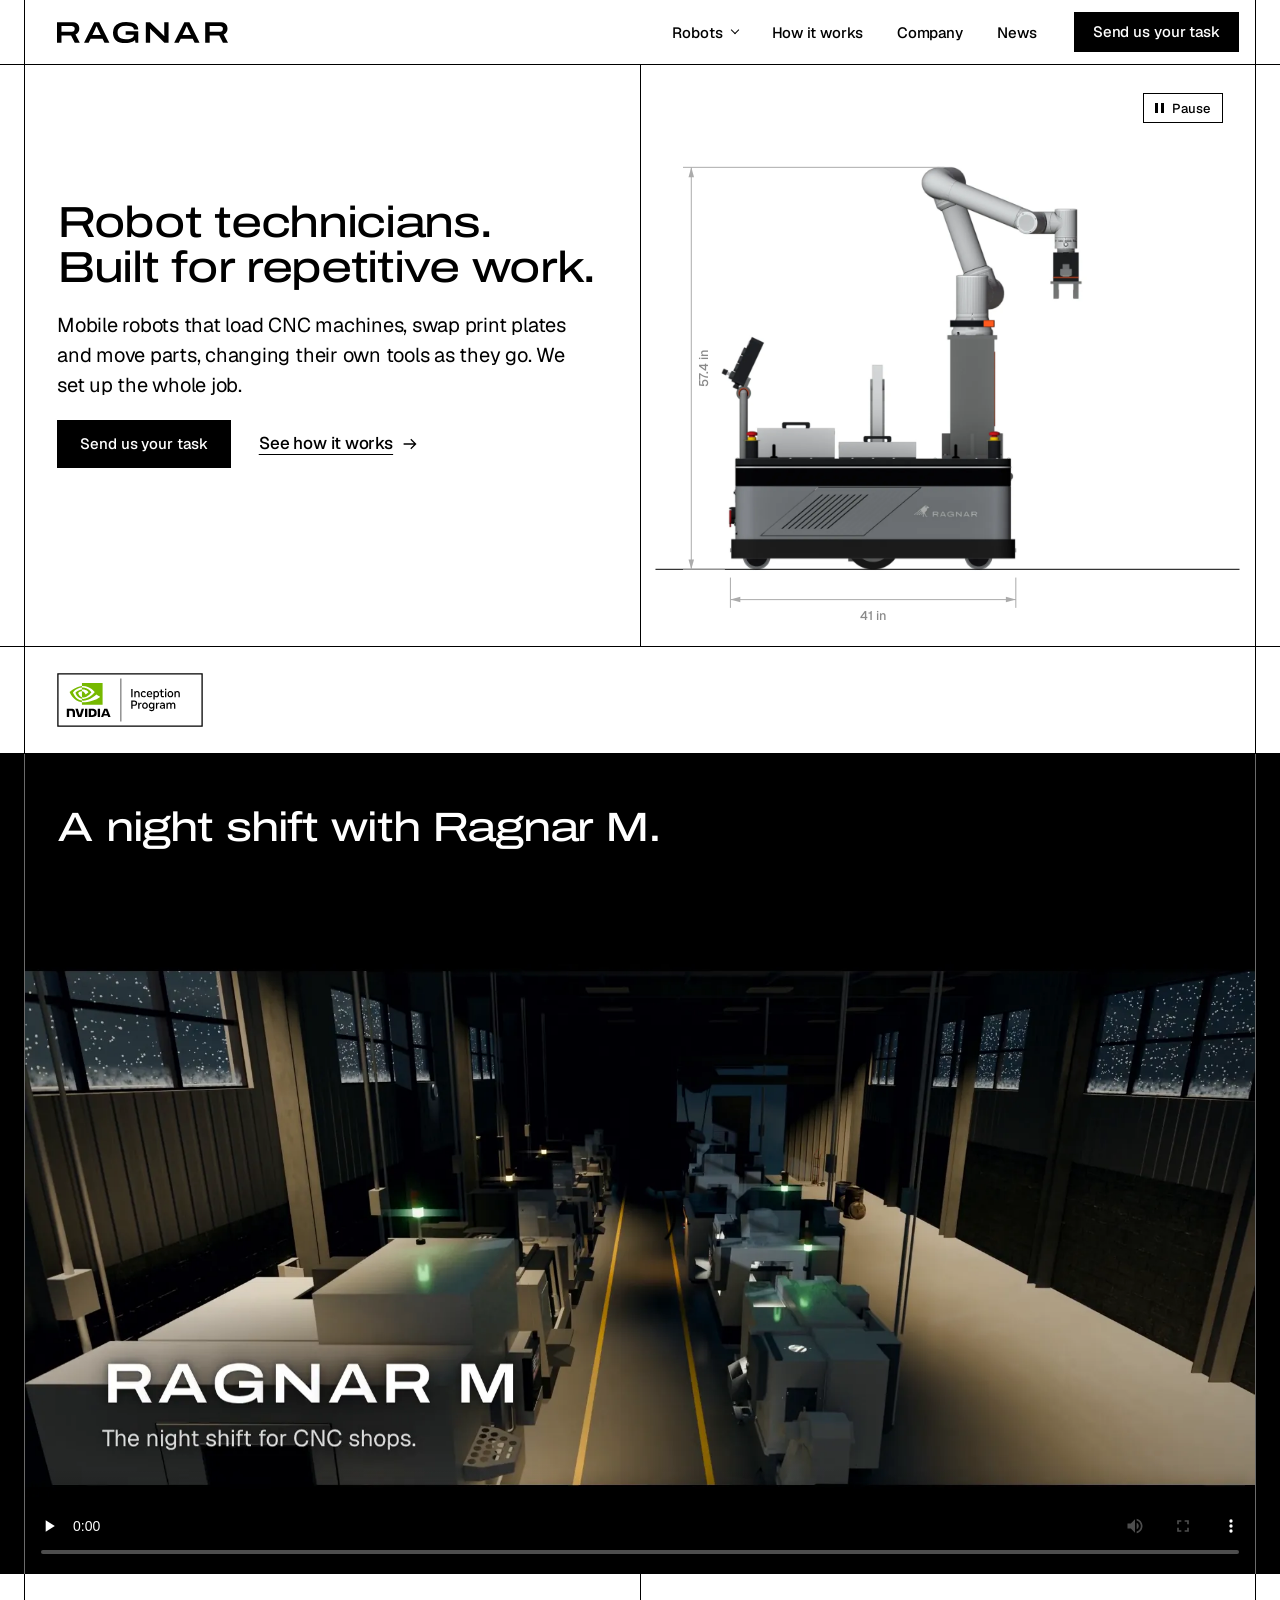
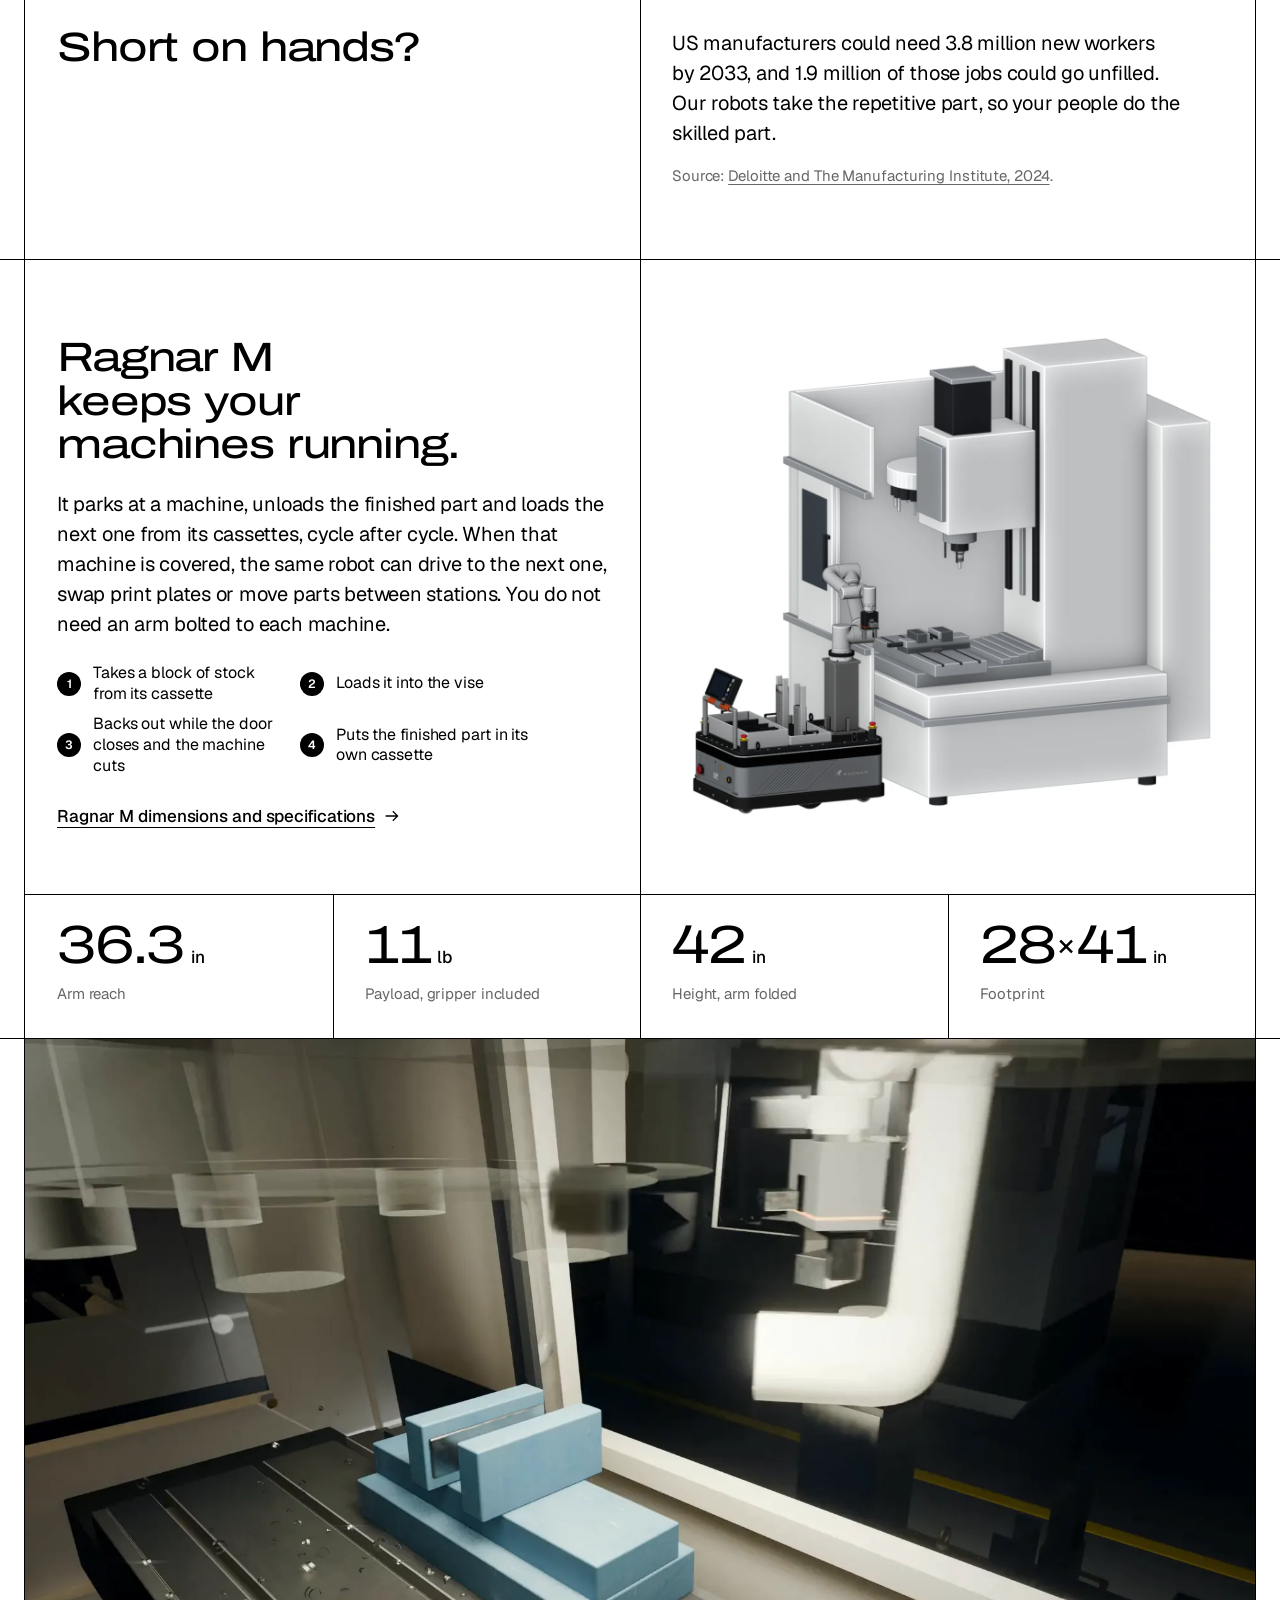
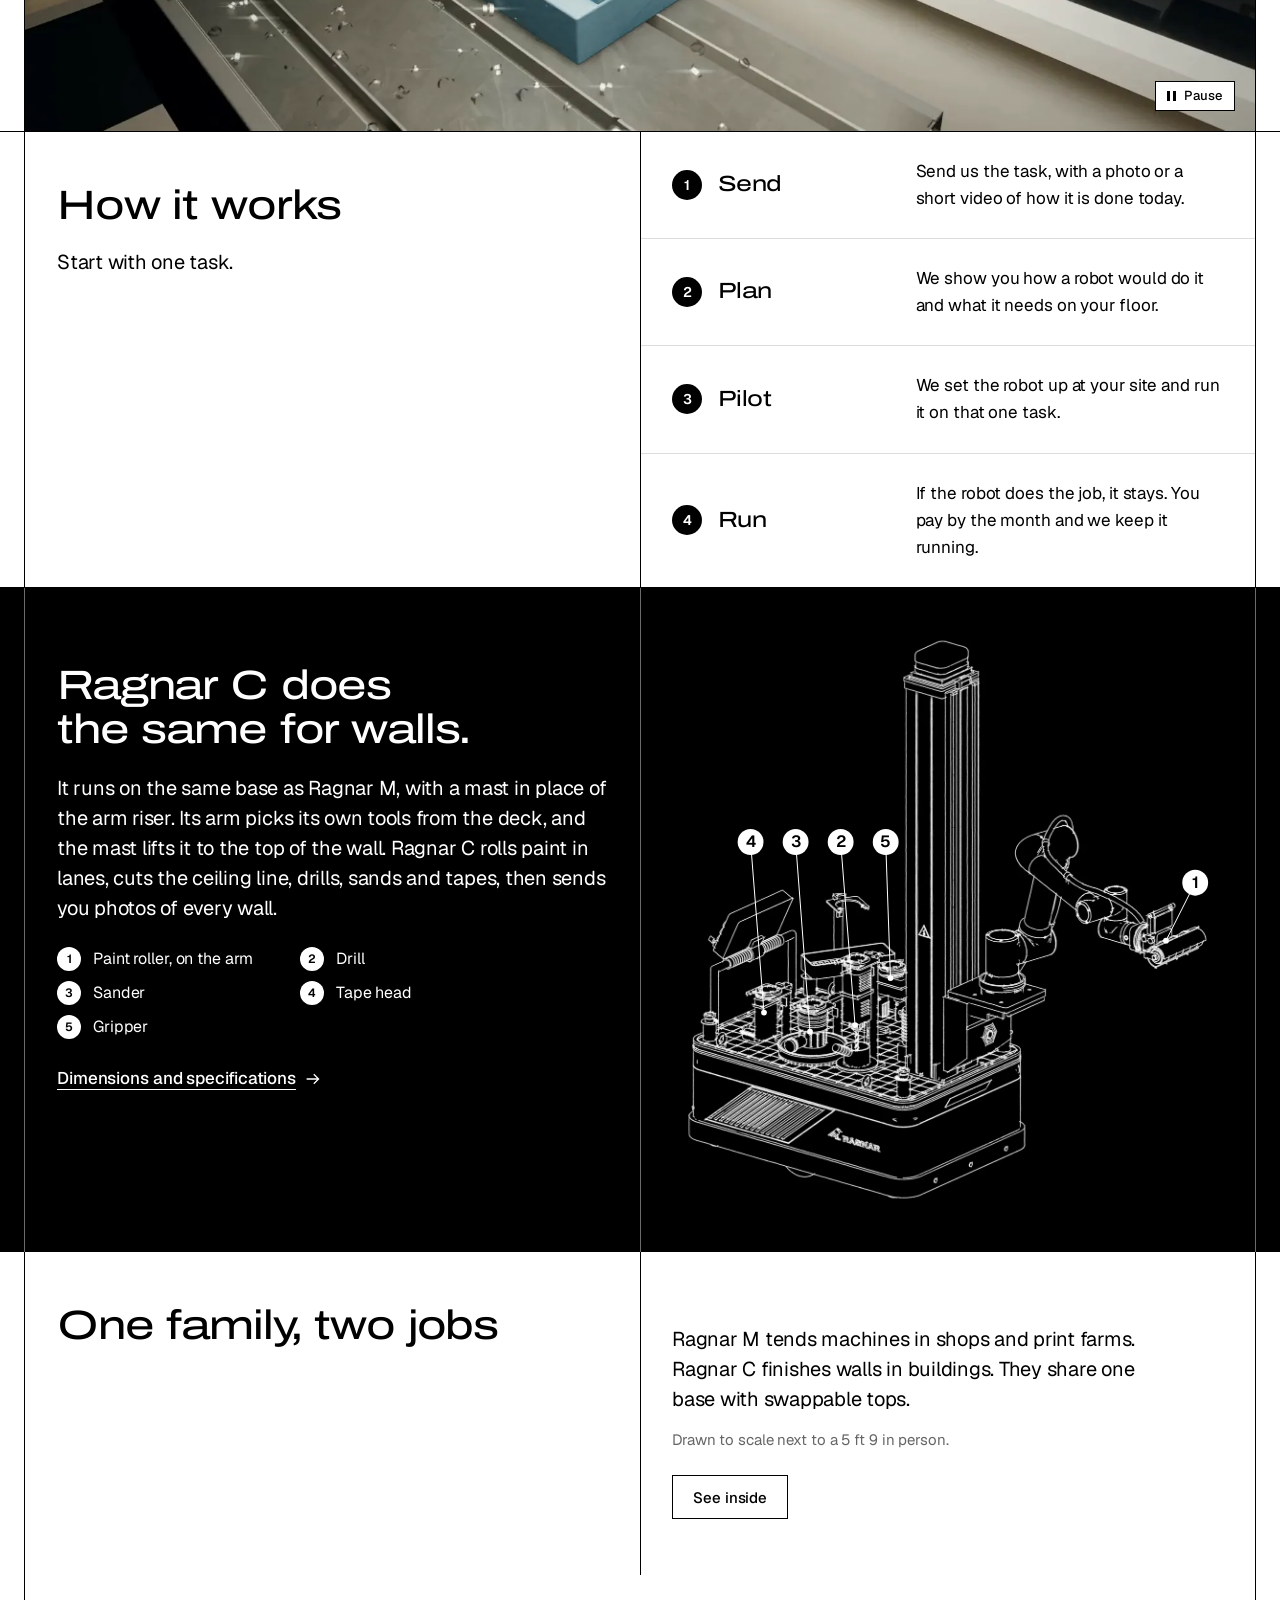
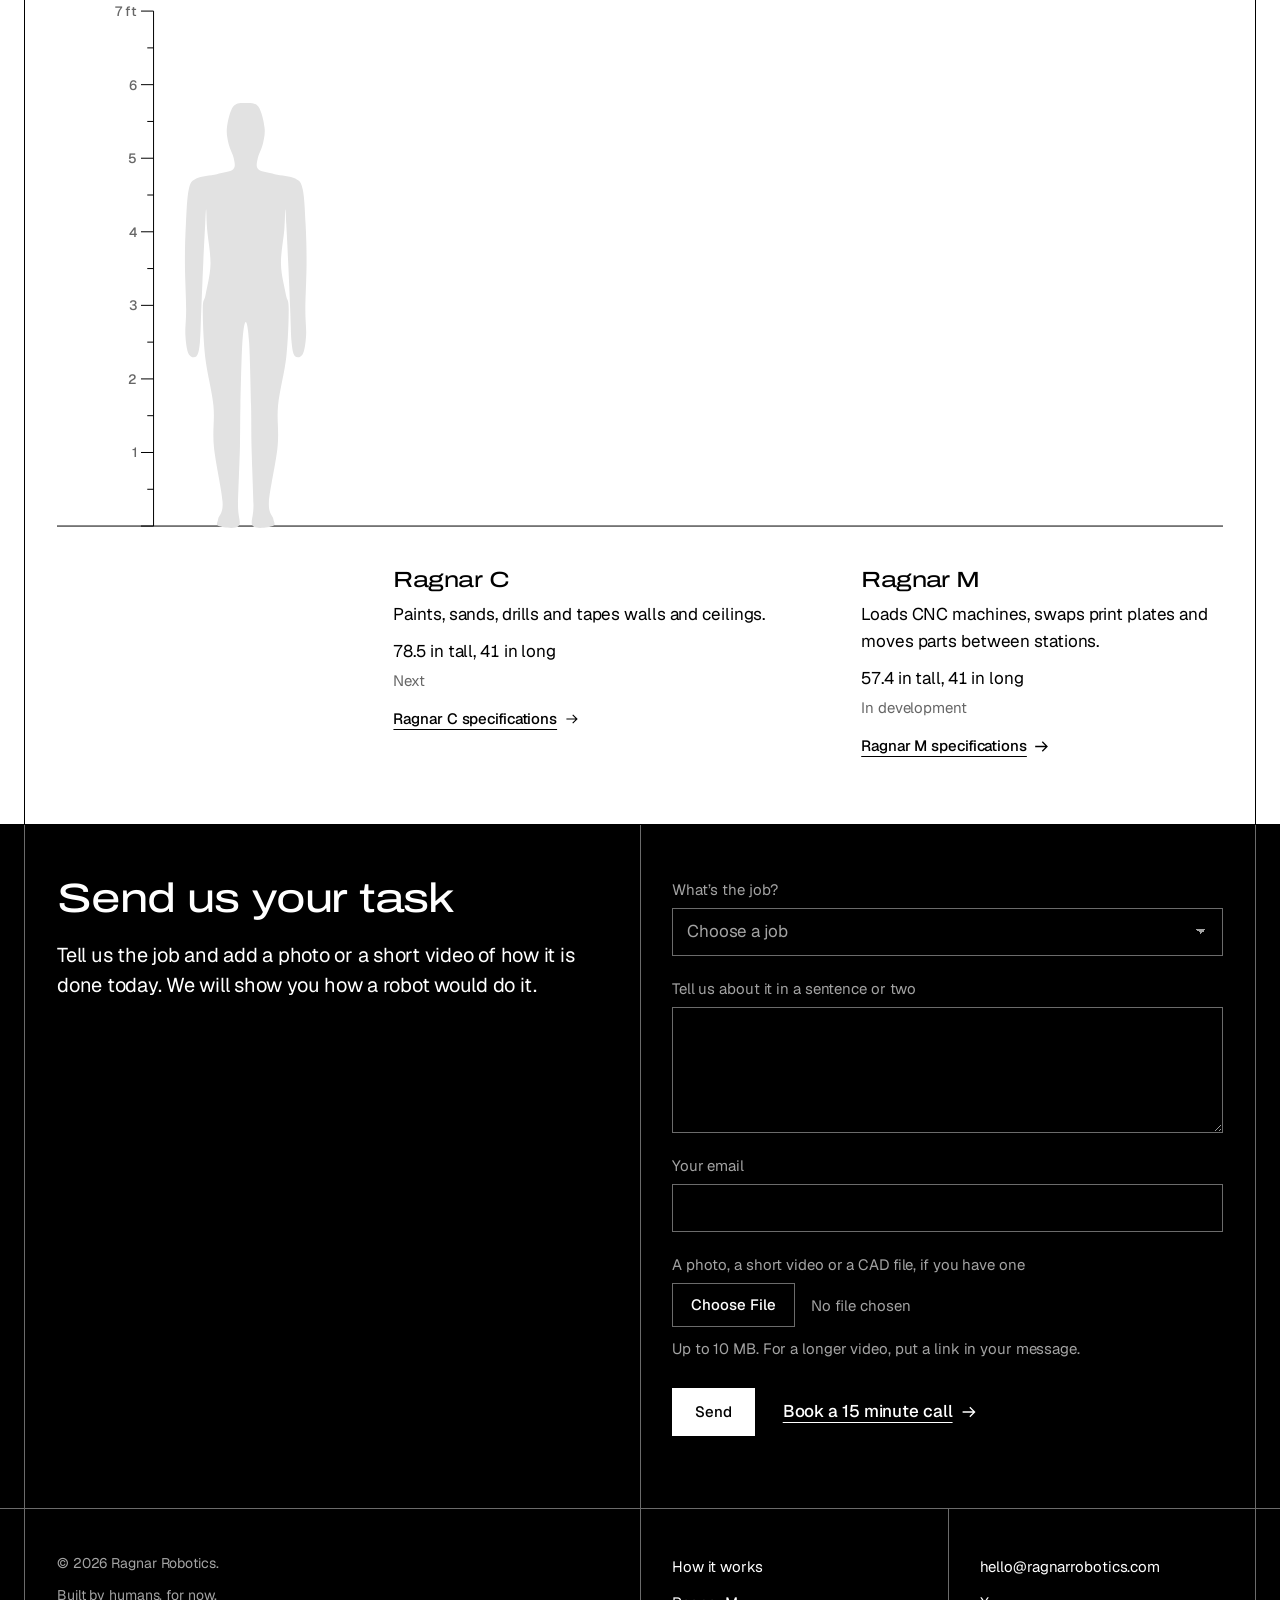
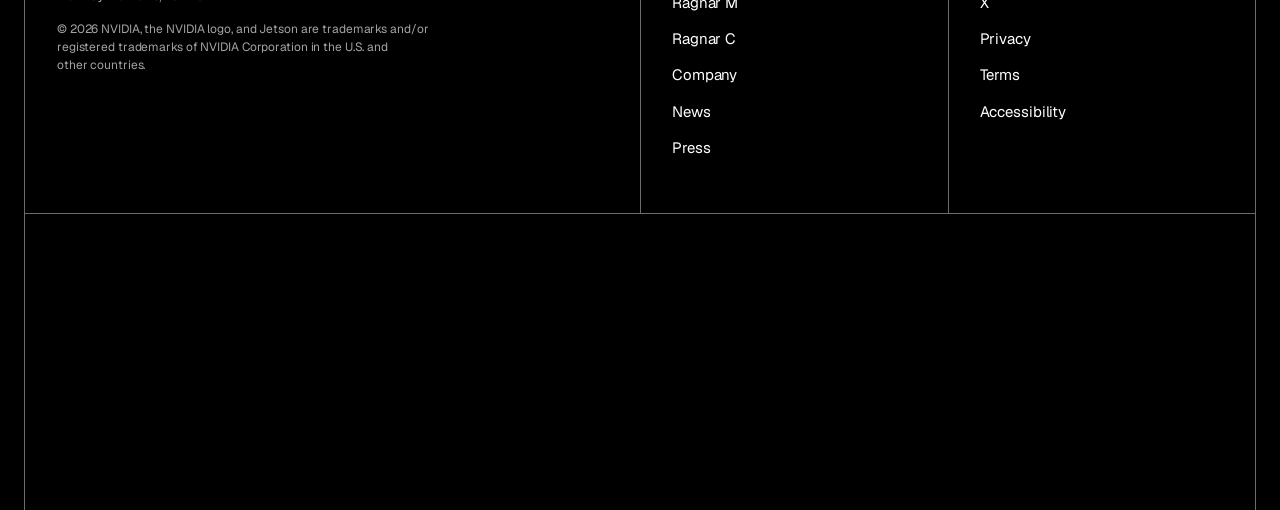
==== commit df6b3553: "Remove the logo from the end of the night shift film" ====
--- a/index.html
+++ b/index.html
@@ -89,7 +89,7 @@
   <section class="inv reel" id="night" aria-labelledby="night-h">
     <div class="wrap g">
       <div class="c14 sh"><h2 id="night-h">A night shift with Ragnar M.</h2></div>
-      <div class="c14 flush reel-fig"><video controls playsinline preload="none" poster="assets/img/m_film_1920.webp?v=cc87fb0a" width="1920" height="1080" aria-label="Concept film: Ragnar M wakes up in the dark shop, takes tonight's queue in plain English and heads to the machines."><source media="(min-width: 760px)" src="assets/video/m_film.mp4?v=f857ac07" type="video/mp4"><source src="assets/video/m_film_m.mp4?v=b38ef552" type="video/mp4"></video></div>
+      <div class="c14 flush reel-fig"><video controls playsinline preload="none" poster="assets/img/m_film_1920.webp?v=cc87fb0a" width="1920" height="1080" aria-label="Concept film: Ragnar M wakes up in the dark shop, takes tonight's queue in plain English and heads to the machines."><source media="(min-width: 760px)" src="assets/video/m_film.mp4?v=eae0fe82" type="video/mp4"><source src="assets/video/m_film_m.mp4?v=d3a88075" type="video/mp4"></video></div>
     </div>
   </section>
   <section id="where" aria-labelledby="why-h">
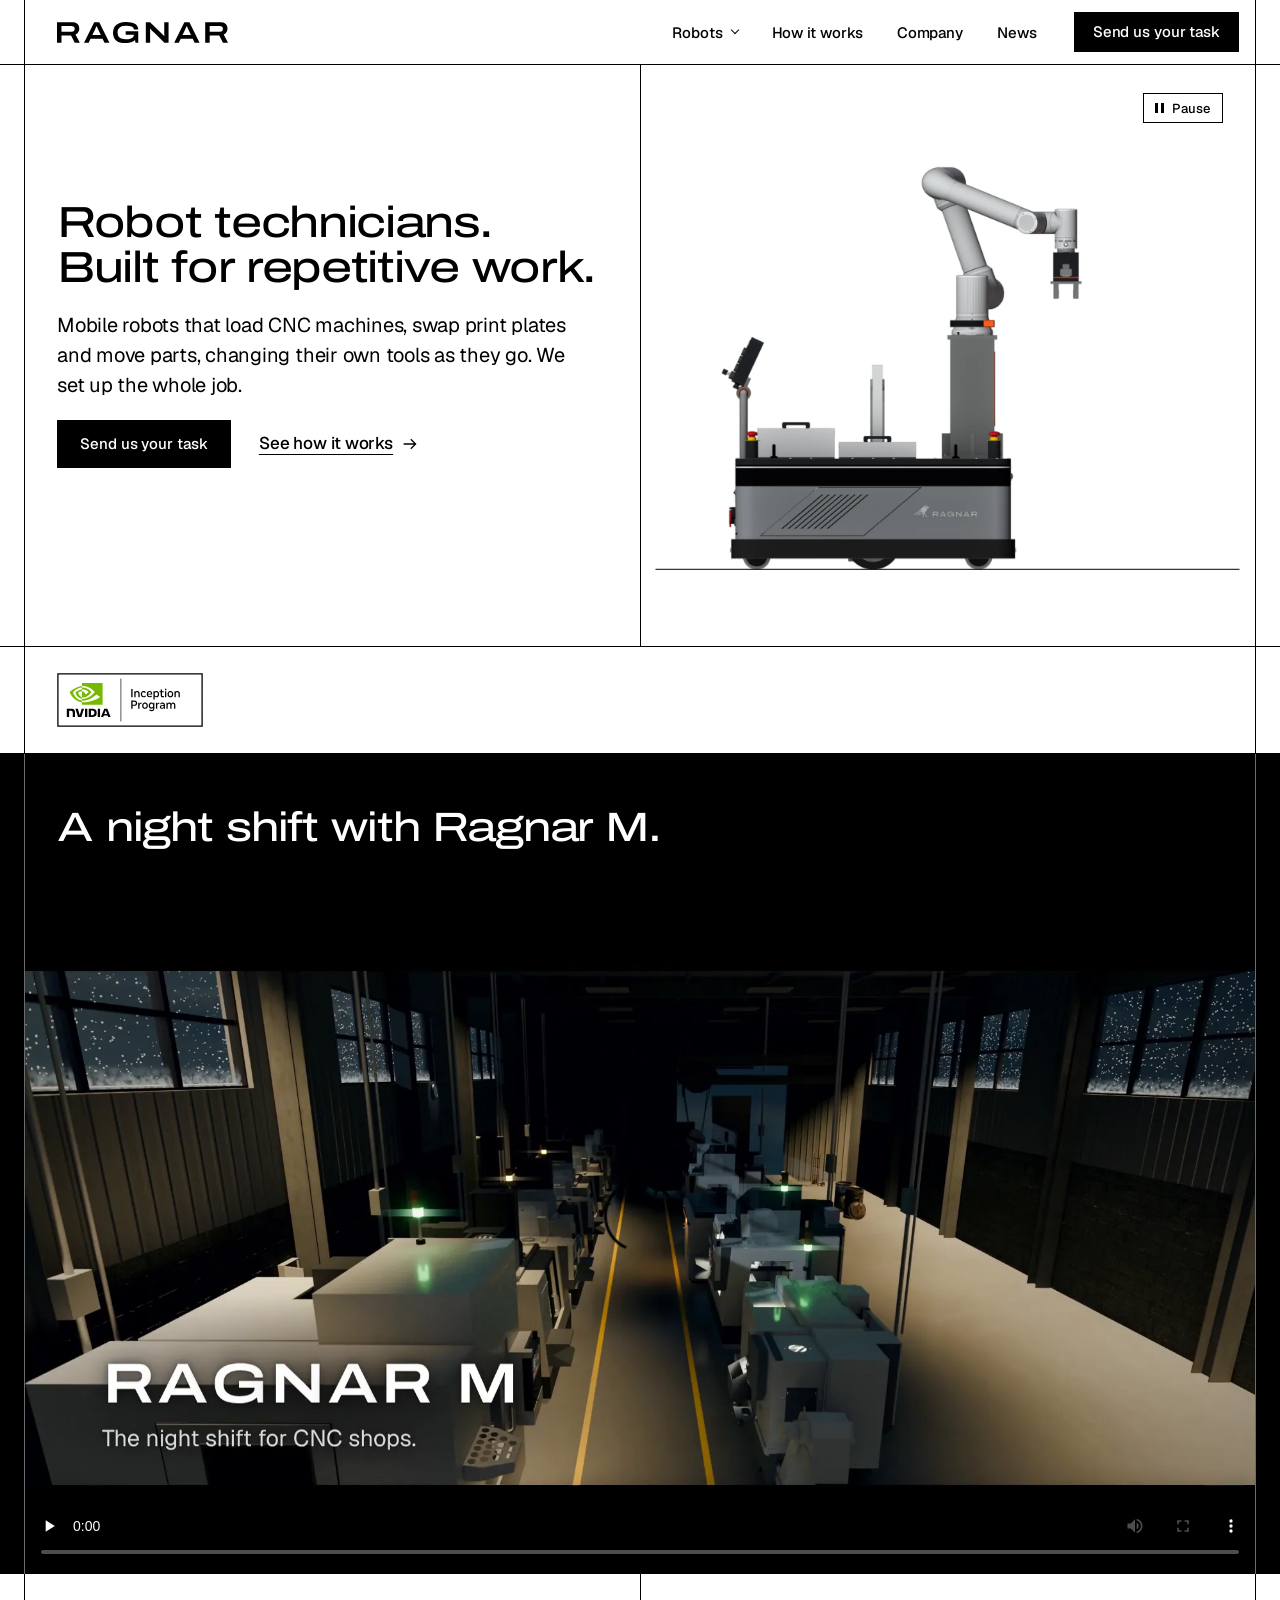
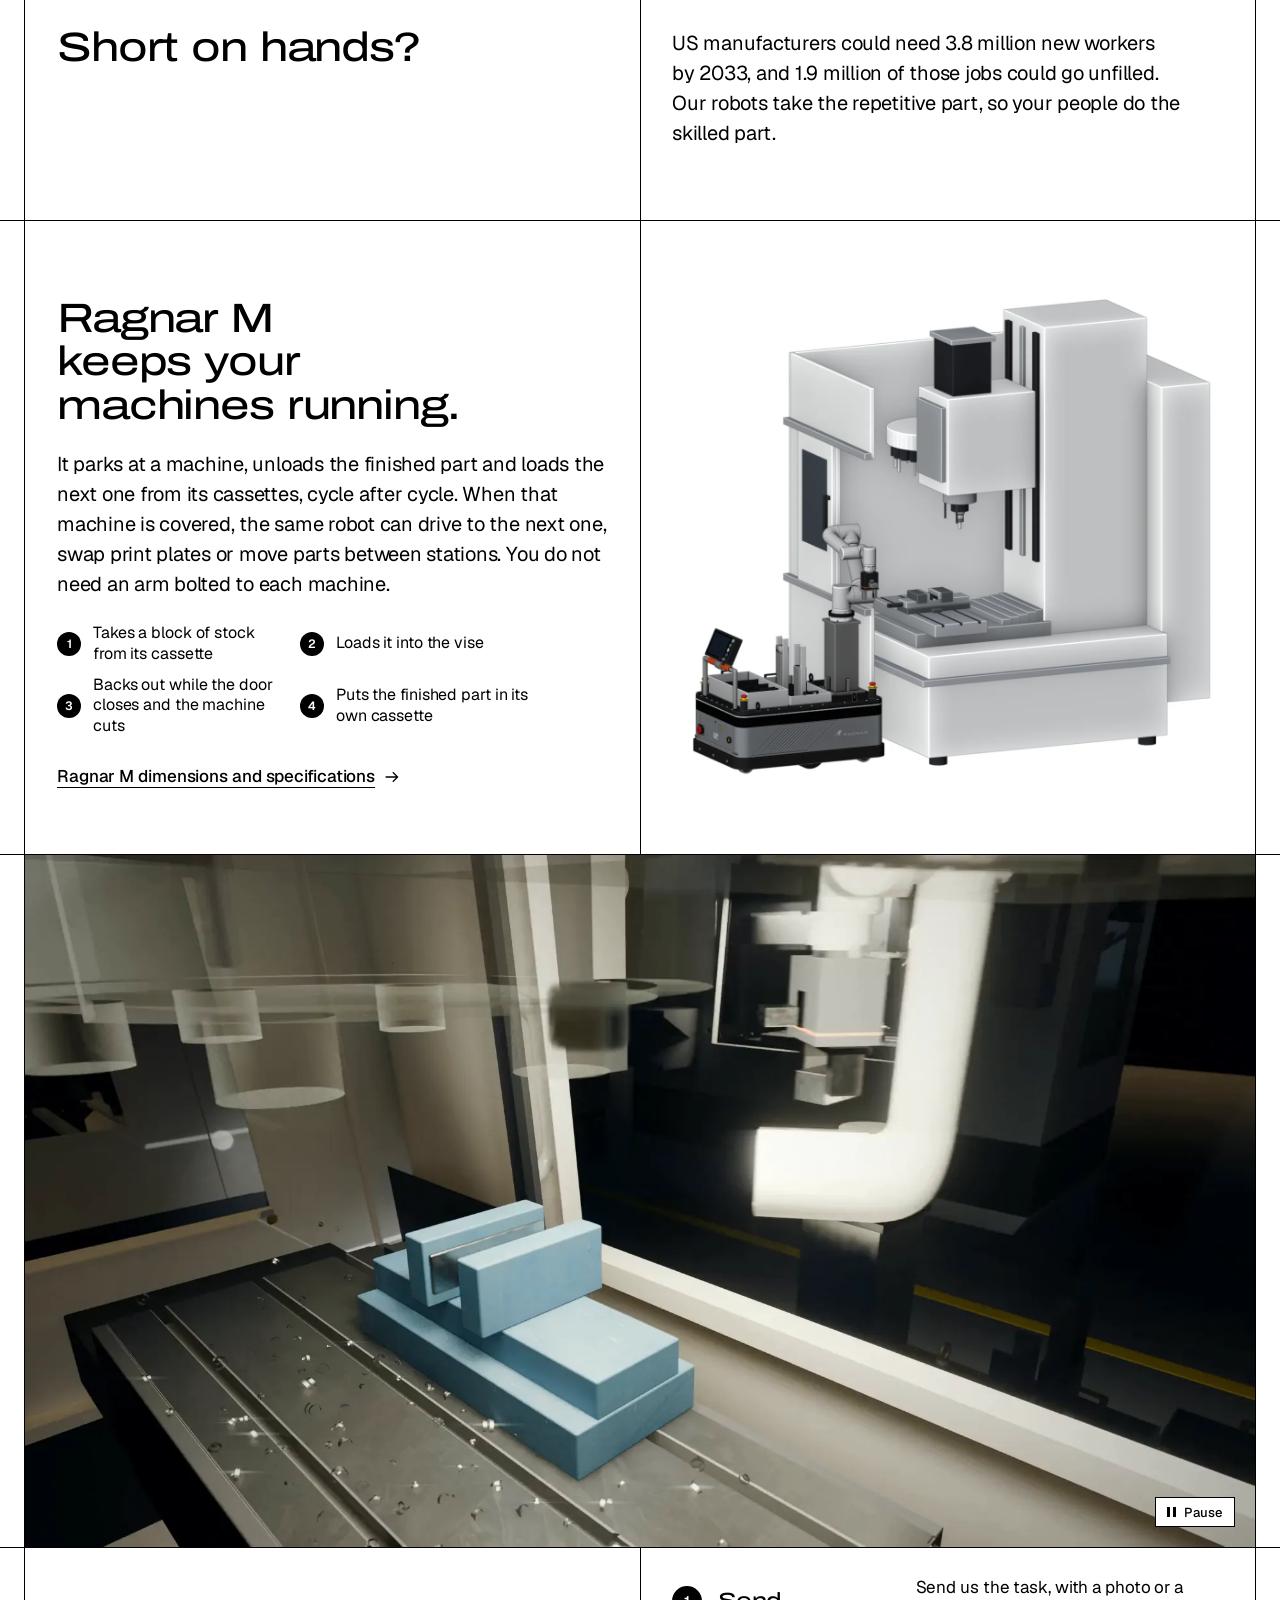
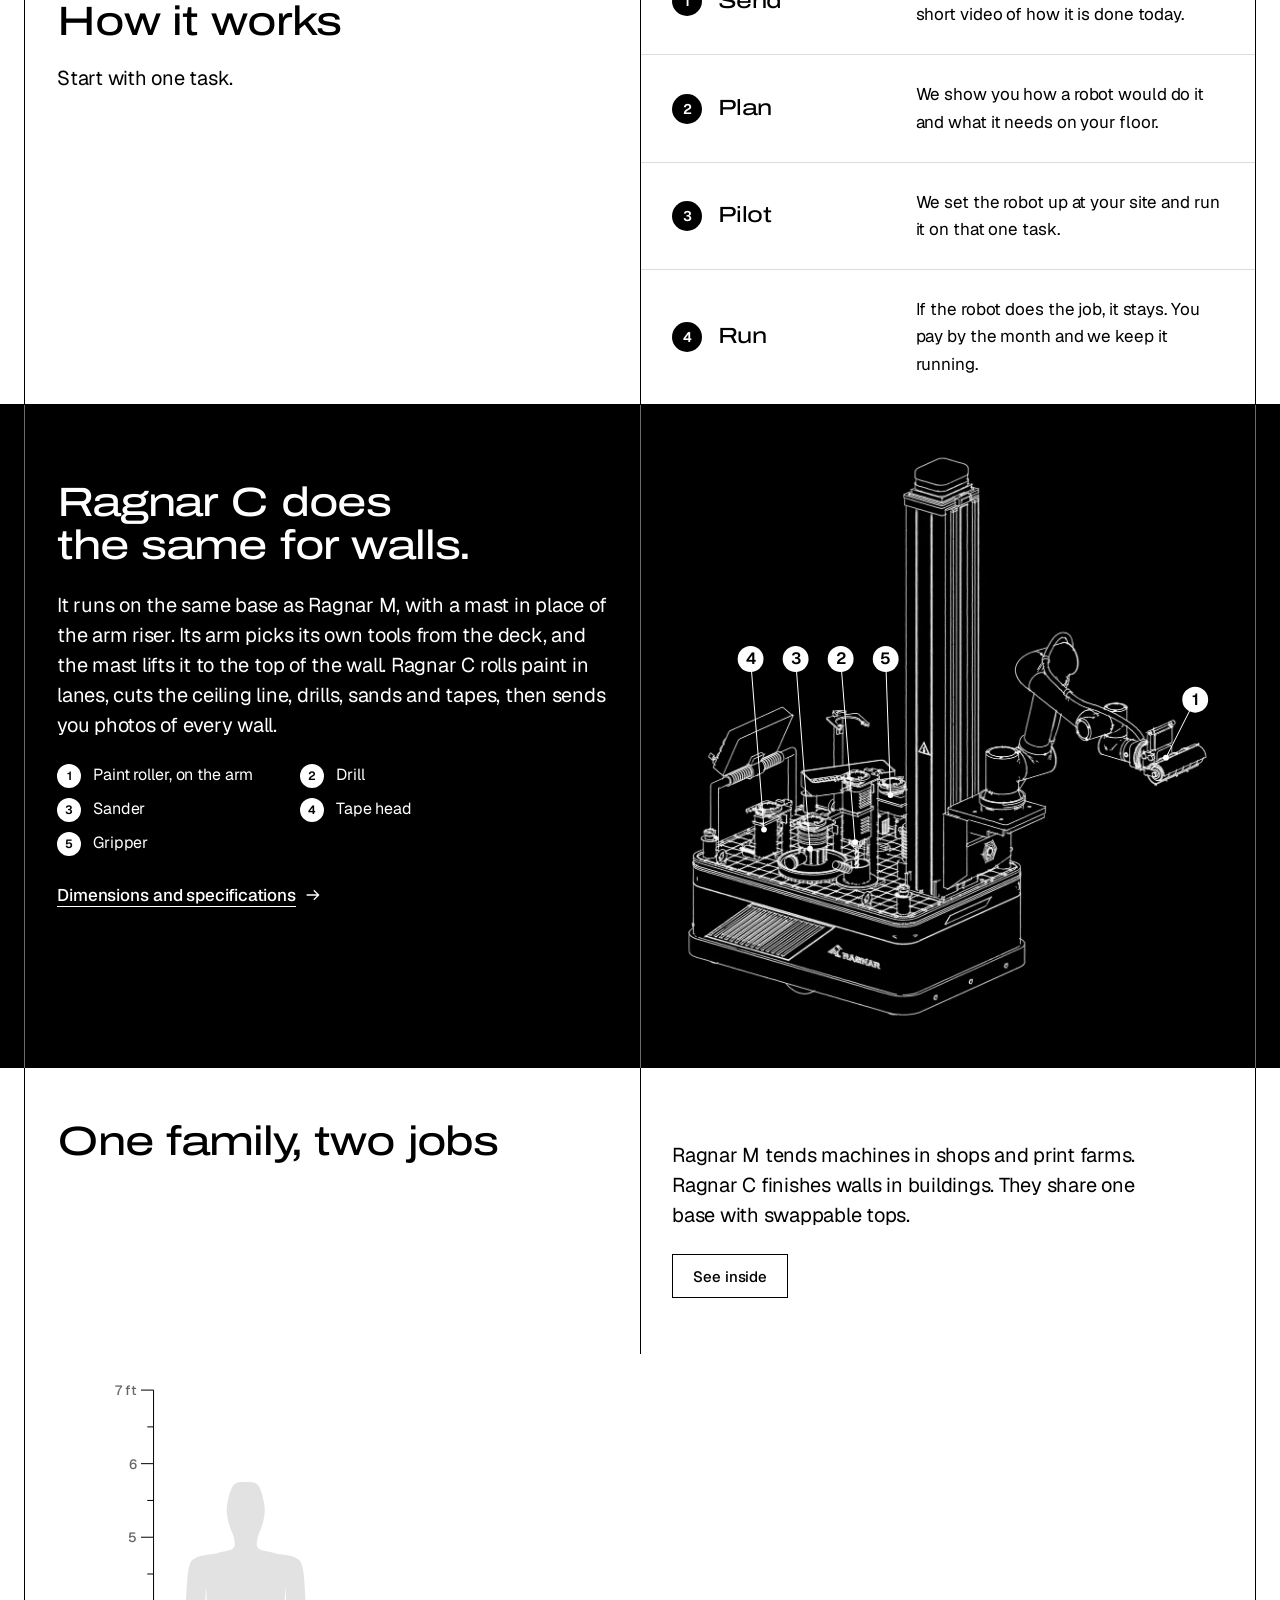
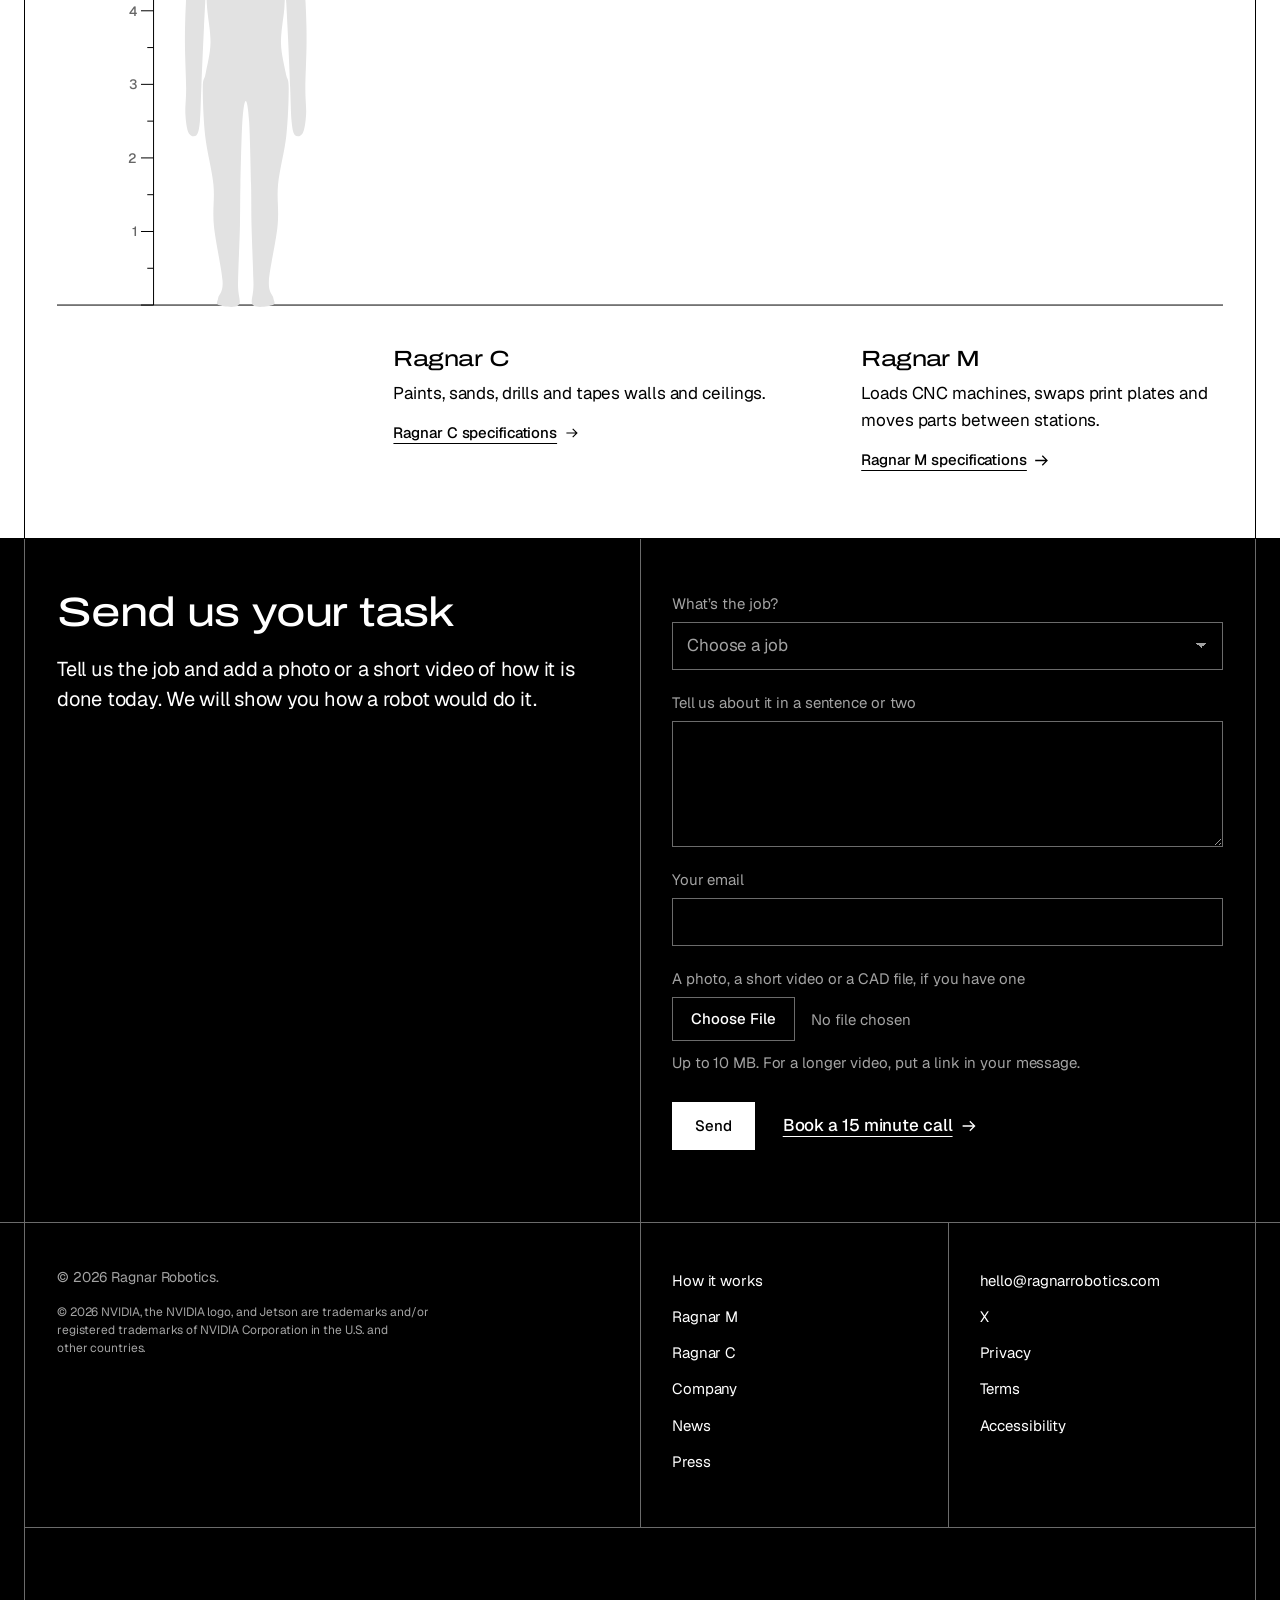
==== commit f11251c9: "Remove spec numbers, parts lists, notes and extra form questions from the homepage" ====
--- a/index.html
+++ b/index.html
@@ -74,7 +74,7 @@
       </div>
       <div class="c34 vl hero-fig"><div class="hero-stage">
           <video class="hero-vid" muted loop playsinline preload="auto" poster="assets/img/m_loop_poster.webp?v=a44f7e67" width="1440" height="1280" aria-hidden="true"><source media="(min-width: 760px)" src="assets/video/m_loop.mp4?v=1bb8a286" type="video/mp4"><source src="assets/video/m_loop_m.mp4?v=1f05785a" type="video/mp4"></video>
-          <svg class="dwg hero-dwg" viewBox="-730 -1728.9 2000 1921.8" role="img" aria-label="Side view of Ragnar M, 57.4 inches tall and 41 inches long. Its arm lifts a part out of its cassette, holds it out at the machine and puts it back."><path class="gnd" d="M-790 0H1330"/><path d="M-538 0H-690M259 -1459.1H-690M-660 0V-1459.1"/><path class="ah" d="M-660 0L-670 -36L-650 -36Z"/><path class="ah" d="M-660 -1459.1L-650 -1423.1L-670 -1423.1Z"/><text class="dim" transform="translate(-600 -729.6) rotate(-90)" text-anchor="middle">57.4 in</text><path d="M-518 30V140M518 30V140M-518 110H518"/><path class="ah" d="M-518 110L-482 120L-482 100Z"/><path class="ah" d="M518 110L482 100L482 120Z"/><text class="dim" x="0" y="185" text-anchor="middle">41 in</text><rect class="eye" x="401" y="-903.5" width="37.5" height="23" data-cx="419.8" data-cy="-892" data-hx="360" data-range="119.5"/></svg>
+          <svg class="dwg hero-dwg" viewBox="-730 -1728.9 2000 1921.8" role="img" aria-label="Side view of Ragnar M. Its arm lifts a part out of its cassette, holds it out at the machine and puts it back."><path class="gnd" d="M-790 0H1330"/><rect class="eye" x="401" y="-903.5" width="37.5" height="23" data-cx="419.8" data-cy="-892" data-hx="360" data-range="119.5"/></svg>
           <button class="vt" type="button" hidden><span class="vt-i" aria-hidden="true"></span><span class="vt-l">Pause</span></button>
         </div></div>
     </div>
@@ -97,7 +97,6 @@
       <div class="c12 sh"><h2 id="why-h">Short on hands?</h2></div>
       <div class="c34 vlx bd">
         <p class="lead">US manufacturers could need 3.8 million new workers by 2033, and 1.9 million of those jobs could go unfilled. Our robots take the repetitive part, so your people do the skilled part.</p>
-        <p class="note">Source: <a href="https://www.themanufacturinginstitute.org/manufacturers-need-as-many-as-3-8-million-new-employees-by-2033/">Deloitte and The Manufacturing Institute, 2024</a>.</p>
       </div>
     </div>
   </section>
@@ -117,12 +116,6 @@
         </div>
         <div class="c34 vl plate-fig"><video class="plate-vid" muted loop playsinline preload="none" poster="assets/img/m_cnc_poster.webp?v=96a8aa4a" width="1200" height="1088" aria-label="Ragnar M takes a block of stock from its cassette and loads it into the vise of a CNC mill. It backs out, the door closes and the machine cuts a pocket. The door opens and the robot puts the finished part in its own cassette."><source media="(min-width: 760px)" src="assets/video/m_cnc.mp4?v=979ac08c" type="video/mp4"><source src="assets/video/m_cnc_m.mp4?v=3442bc0e" type="video/mp4"></video></div>
       </div>
-      <dl class="nums">
-      <div><dt>Arm reach</dt><dd>36.3<span class="u"> in</span></dd></div>
-      <div><dt>Payload, gripper included</dt><dd>11<span class="u"> lb</span></dd></div>
-      <div><dt>Height, arm folded</dt><dd>42<span class="u"> in</span></dd></div>
-      <div><dt>Footprint</dt><dd>28<span class="x">&times;</span>41<span class="u"> in</span></dd></div>
-      </dl>
     </div>
   </section>
   <section class="band" aria-label="Ragnar M at work">
@@ -168,7 +161,6 @@
       </div>
       <div class="c34 vlx sh fam-intro">
         <p class="lead">Ragnar M tends machines in shops and print farms. Ragnar C finishes walls in buildings. They share one base with swappable tops.</p>
-        <p class="note">Drawn to scale next to a 5&nbsp;ft&nbsp;9&nbsp;in person.</p>
         <button class="scan-btn" type="button" aria-pressed="false" aria-controls="fam-fig" hidden>See inside</button>
       </div>
       <div class="c14 fam">
@@ -180,13 +172,13 @@
 <img class="fam-xi fam-r1" src="assets/img/r1_xray_1x.webp?v=66ee1819" srcset="assets/img/r1_xray_1x.webp?v=66ee1819 550w, assets/img/r1_xray_2x.webp?v=03ed4495 1100w" sizes="(min-width: 900px) calc(min(1440px, 100vw - 48px) * 0.34), calc((100vw - 40px) * 0.34)" width="1100" height="1249" alt="" loading="lazy" decoding="async">
 <img class="fam-xi fam-r2" src="assets/img/r2_xray_1x.webp?v=ce2a354b" srcset="assets/img/r2_xray_1x.webp?v=ce2a354b 410w, assets/img/r2_xray_2x.webp?v=3e7c03de 821w" sizes="(min-width: 900px) calc(min(1440px, 100vw - 48px) * 0.2), calc((100vw - 40px) * 0.2)" width="821" height="917" alt="" loading="lazy" decoding="async">
 </div>
-<svg class="dwg fam-front" viewBox="0 -2250 4831 2330" aria-hidden="true"><g class="cb"><circle class="b" cx="2864.8" cy="-1030.1" r="46"/><text x="2864.8" y="-1030.1">1</text><circle class="b" cx="2347.6" cy="-1157.4" r="46"/><text x="2347.6" y="-1157.4">2</text><circle class="b" cx="2380.7" cy="-308" r="46"/><text x="2380.7" y="-308">3</text><circle class="b" cx="1930.2" cy="-222" r="46"/><text x="1930.2" y="-222">4</text><circle class="b" cx="1625.7" cy="-105" r="46"/><text x="1625.7" y="-105">5</text><circle class="b" cx="2026.5" cy="-266.5" r="46"/><text x="2026.5" y="-266.5">6</text><circle class="b" cx="2132" cy="-248.2" r="46"/><text x="2132" y="-248.2">7</text><circle class="b" cx="1927" cy="-98" r="46"/><text x="1927" y="-98">8</text></g><g class="cb"><circle class="b" cx="4427.4" cy="-1220.5" r="46"/><text x="4427.4" y="-1220.5">1</text><circle class="b" cx="4248.7" cy="-650" r="46"/><text x="4248.7" y="-650">2</text><circle class="b" cx="4583.2" cy="-1150" r="46"/><text x="4583.2" y="-1150">3</text><circle class="b" cx="4347.5" cy="-330" r="46"/><text x="4347.5" y="-330">4</text><circle class="b" cx="4126.7" cy="-230" r="46"/><text x="4126.7" y="-230">5</text><circle class="b" cx="3562.7" cy="-193" r="46"/><text x="3562.7" y="-193">6</text><circle class="b" cx="3871.8" cy="-88.3" r="46"/><text x="3871.8" y="-88.3">7</text><circle class="b" cx="3738.7" cy="-492" r="46"/><text x="3738.7" y="-492">8</text></g><rect class="eye" x="2360.7" y="-1961.5" width="37.5" height="23" data-cx="2379.4" data-cy="-1950" data-hx="2330.4" data-range="98"/><rect class="eye" x="4283.7" y="-903.5" width="37.5" height="23" data-cx="4302.4" data-cy="-892" data-hx="4242.7" data-range="119.5"/></svg>
+<svg class="dwg fam-front" viewBox="0 -2250 4831 2330" aria-hidden="true"><rect class="eye" x="2360.7" y="-1961.5" width="37.5" height="23" data-cx="2379.4" data-cy="-1950" data-hx="2330.4" data-range="98"/><rect class="eye" x="4283.7" y="-903.5" width="37.5" height="23" data-cx="4302.4" data-cy="-892" data-hx="4242.7" data-range="119.5"/></svg>
 <div class="fam-scan" aria-hidden="true"></div>
 </div>
 <div class="fam-labels">
 <div class="fam-0" aria-hidden="true"></div>
-<div class="fam-l"><h3>Ragnar C</h3><div class="fam-job"><p>Paints, sands, drills and tapes walls and ceilings.</p><p class="fam-k">78.5 in tall, 41 in long</p><p class="fam-s">Next</p></div><ol class="fam-parts"><li>Fairino FR5 arm with the paint roller</li><li>Two stage mast with LiDAR on top, up to a 12 ft wall</li><li>Lidar and a depth camera on the base</li><li>Onboard computer and electronics</li><li>One swappable battery pack</li><li>Paint tank and pump</li><li>Dust extractor for sanding</li><li>Two hub motor drive wheels</li></ol><a class="tlink fam-more" href="c.html#specs">Ragnar C specifications</a></div>
-<div class="fam-l"><h3>Ragnar M</h3><div class="fam-job"><p>Loads CNC machines, swaps print plates and moves parts between stations.</p><p class="fam-k">57.4 in tall, 41 in long</p><p class="fam-s">In development</p></div><ol class="fam-parts"><li>Fairino FR5 arm: 11 lb payload, 36.3 in reach</li><li>Fixed riser for the arm</li><li>Electric gripper with a wrist camera</li><li>Lidar and a depth camera on the base</li><li>Onboard computer and electronics</li><li>One swappable battery pack</li><li>Two hub motor drive wheels</li><li>Cassettes for raw stock and finished parts</li></ol><a class="tlink fam-more" href="m.html">Ragnar M specifications</a></div>
+<div class="fam-l"><h3>Ragnar C</h3><div class="fam-job"><p>Paints, sands, drills and tapes walls and ceilings.</p></div><a class="tlink fam-more" href="c.html#specs">Ragnar C specifications</a></div>
+<div class="fam-l"><h3>Ragnar M</h3><div class="fam-job"><p>Loads CNC machines, swaps print plates and moves parts between stations.</p></div><a class="tlink fam-more" href="m.html">Ragnar M specifications</a></div>
 </div>
       </div>
     </div>
@@ -213,19 +205,6 @@
             <option>Something else</option>
           </select>
         </label>
-        <div class="cnc-q" data-for="Load and unload a CNC machine">
-          <label class="tf"><span>Machine make and model</span><input type="text" name="Machine" autocomplete="off"></label>
-          <label class="tf"><span>How long does one cycle run?</span><input type="text" name="Cycle time" autocomplete="off"></label>
-          <label class="tf"><span>Does it have an automatic door and an air vise or chuck?</span>
-            <select name="Door and work holding">
-              <option value="" selected>Choose one</option>
-              <option>Both</option>
-              <option>Only one of them</option>
-              <option>Neither</option>
-              <option>Not sure</option>
-            </select>
-          </label>
-        </div>
         <label class="tf"><span>Tell us about it in a sentence or two</span><textarea name="Task" rows="4" required></textarea></label>
         <label class="tf"><span>Your email</span><input type="email" name="email" autocomplete="email" required></label>
         <label class="tf"><span>A photo, a short video or a CAD file, if you have one</span><input type="file" name="attachment" accept="image/*,video/*,.stl,.step,.stp,.pdf"></label>
@@ -240,7 +219,6 @@
     <div class="g foot-top">
       <div class="c12 foot-legal">
         <p>© 2026 Ragnar Robotics.</p>
-        <p>Built by humans, for now.</p>
         <p class="foot-tm">&copy; 2026 NVIDIA, the NVIDIA logo, and Jetson are trademarks and/or registered trademarks of NVIDIA Corporation in the U.S. and other countries.</p>
       </div>
       <nav class="c3 vlx foot-nav" aria-label="Site">
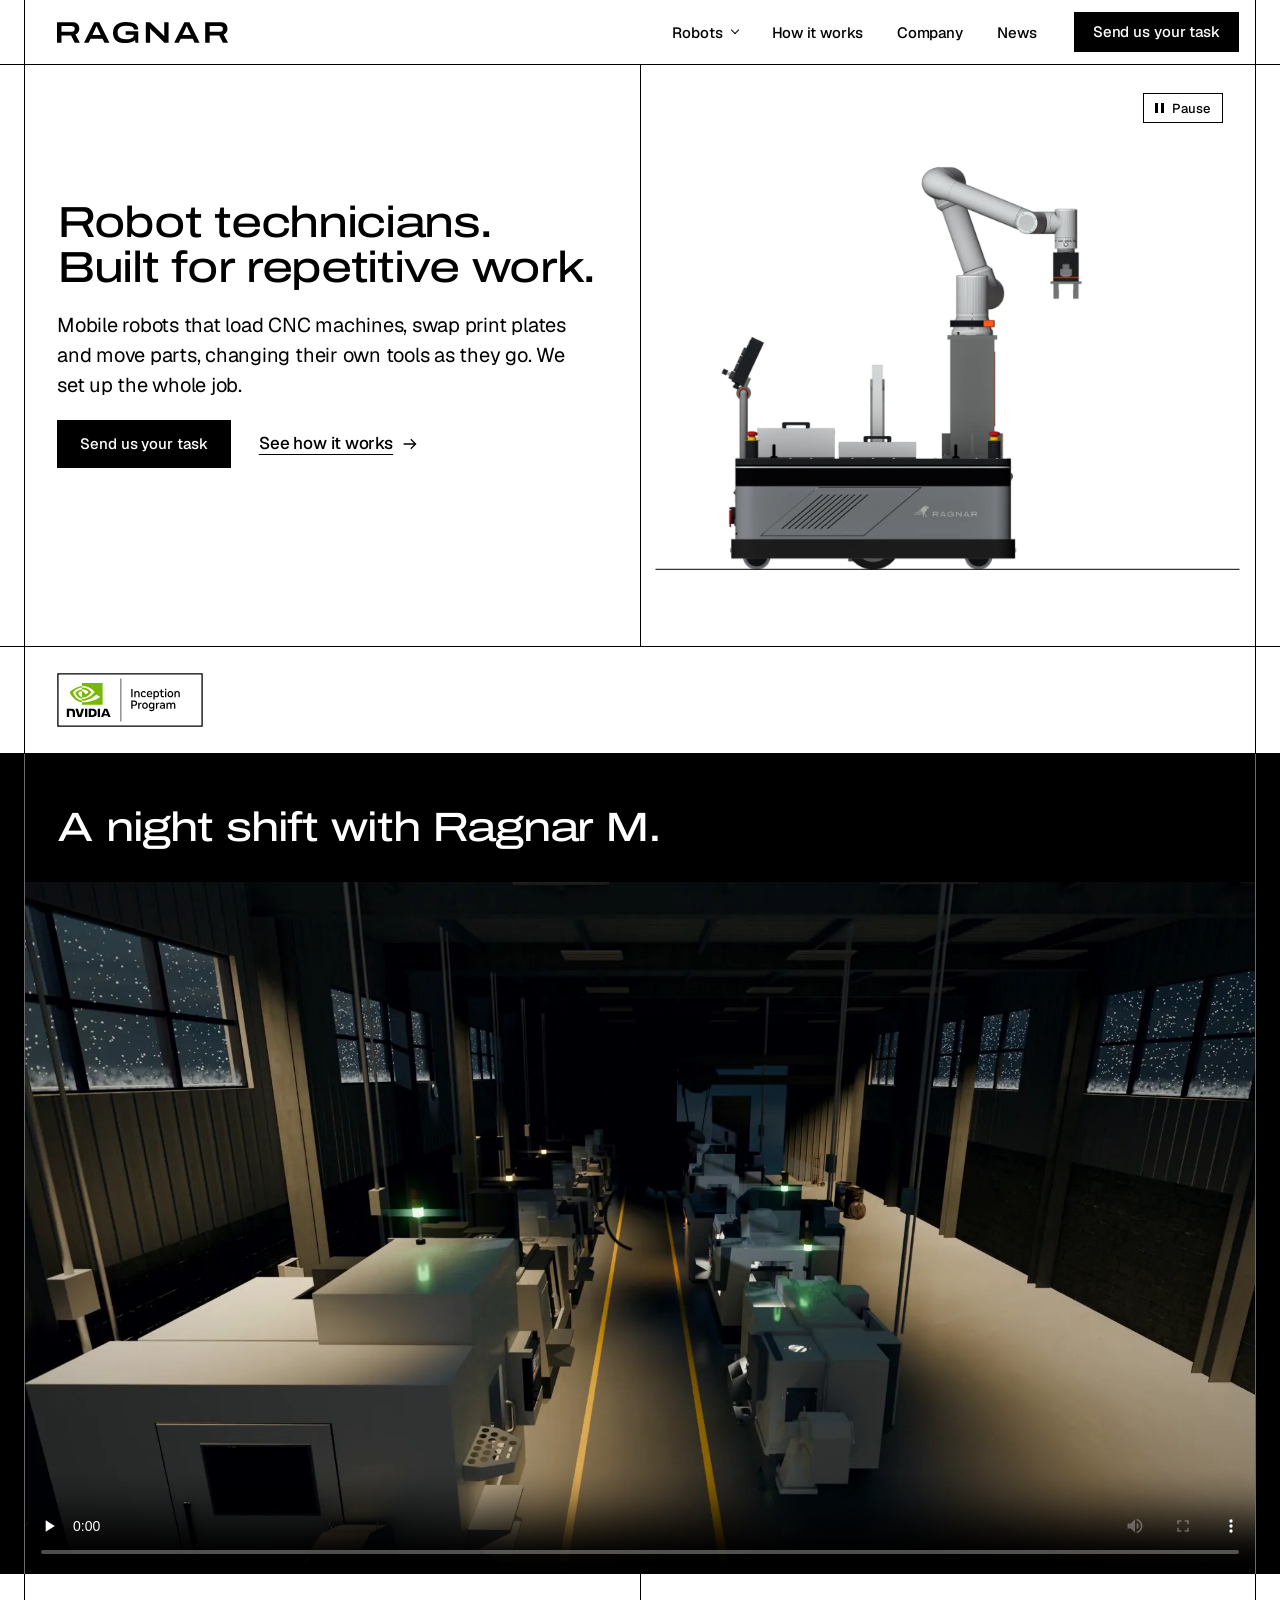
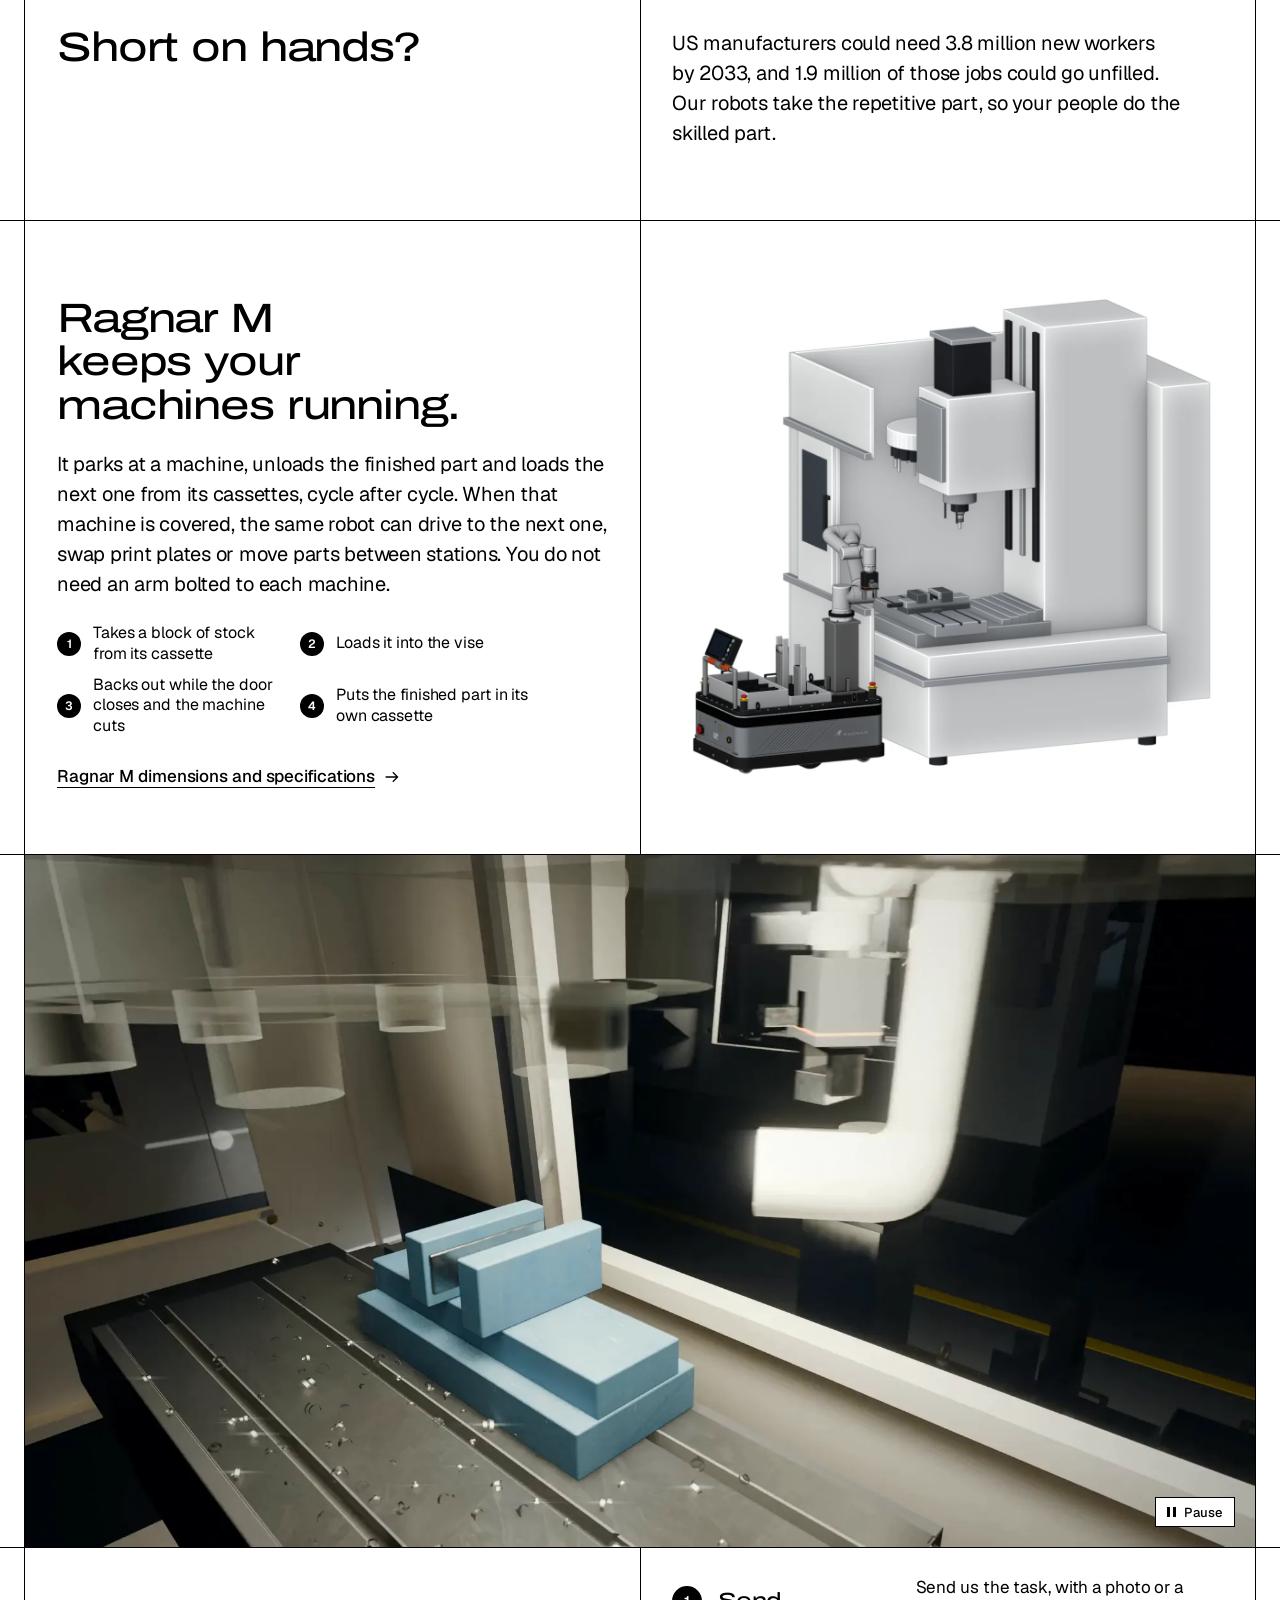
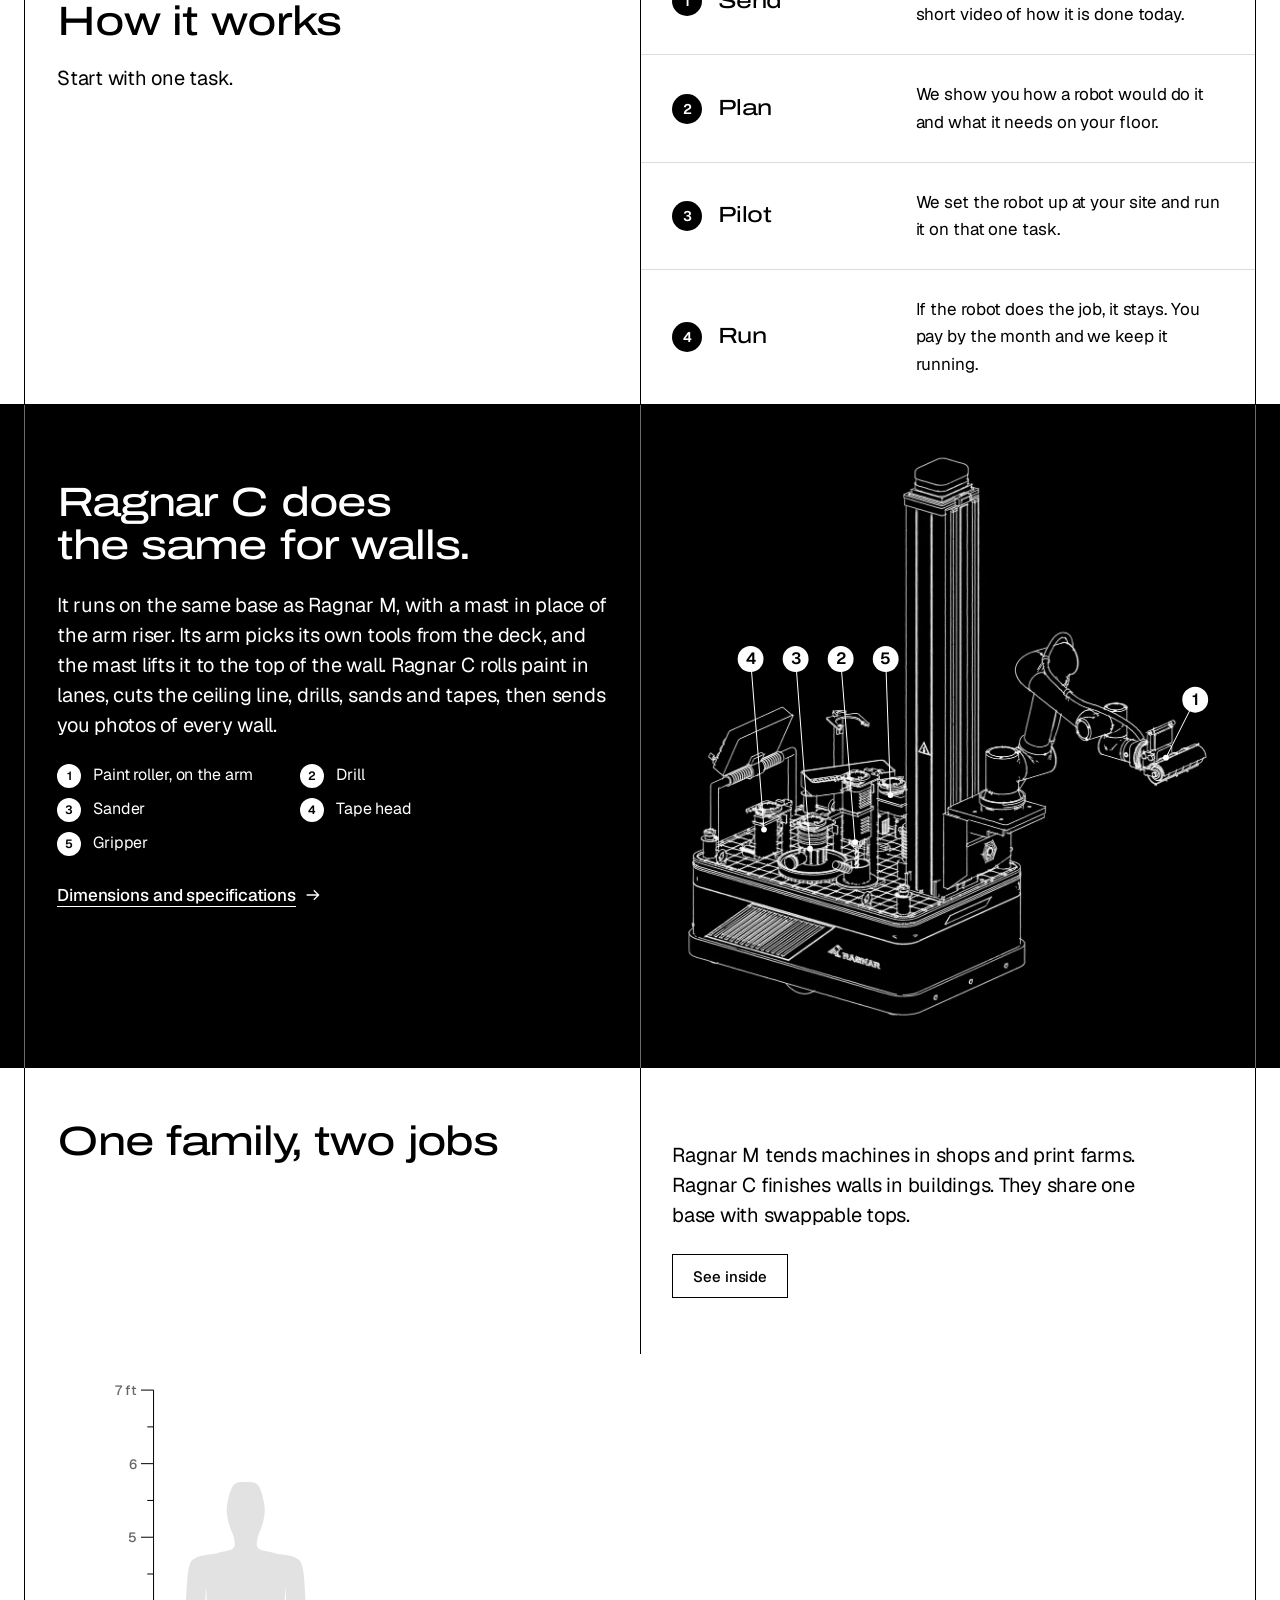
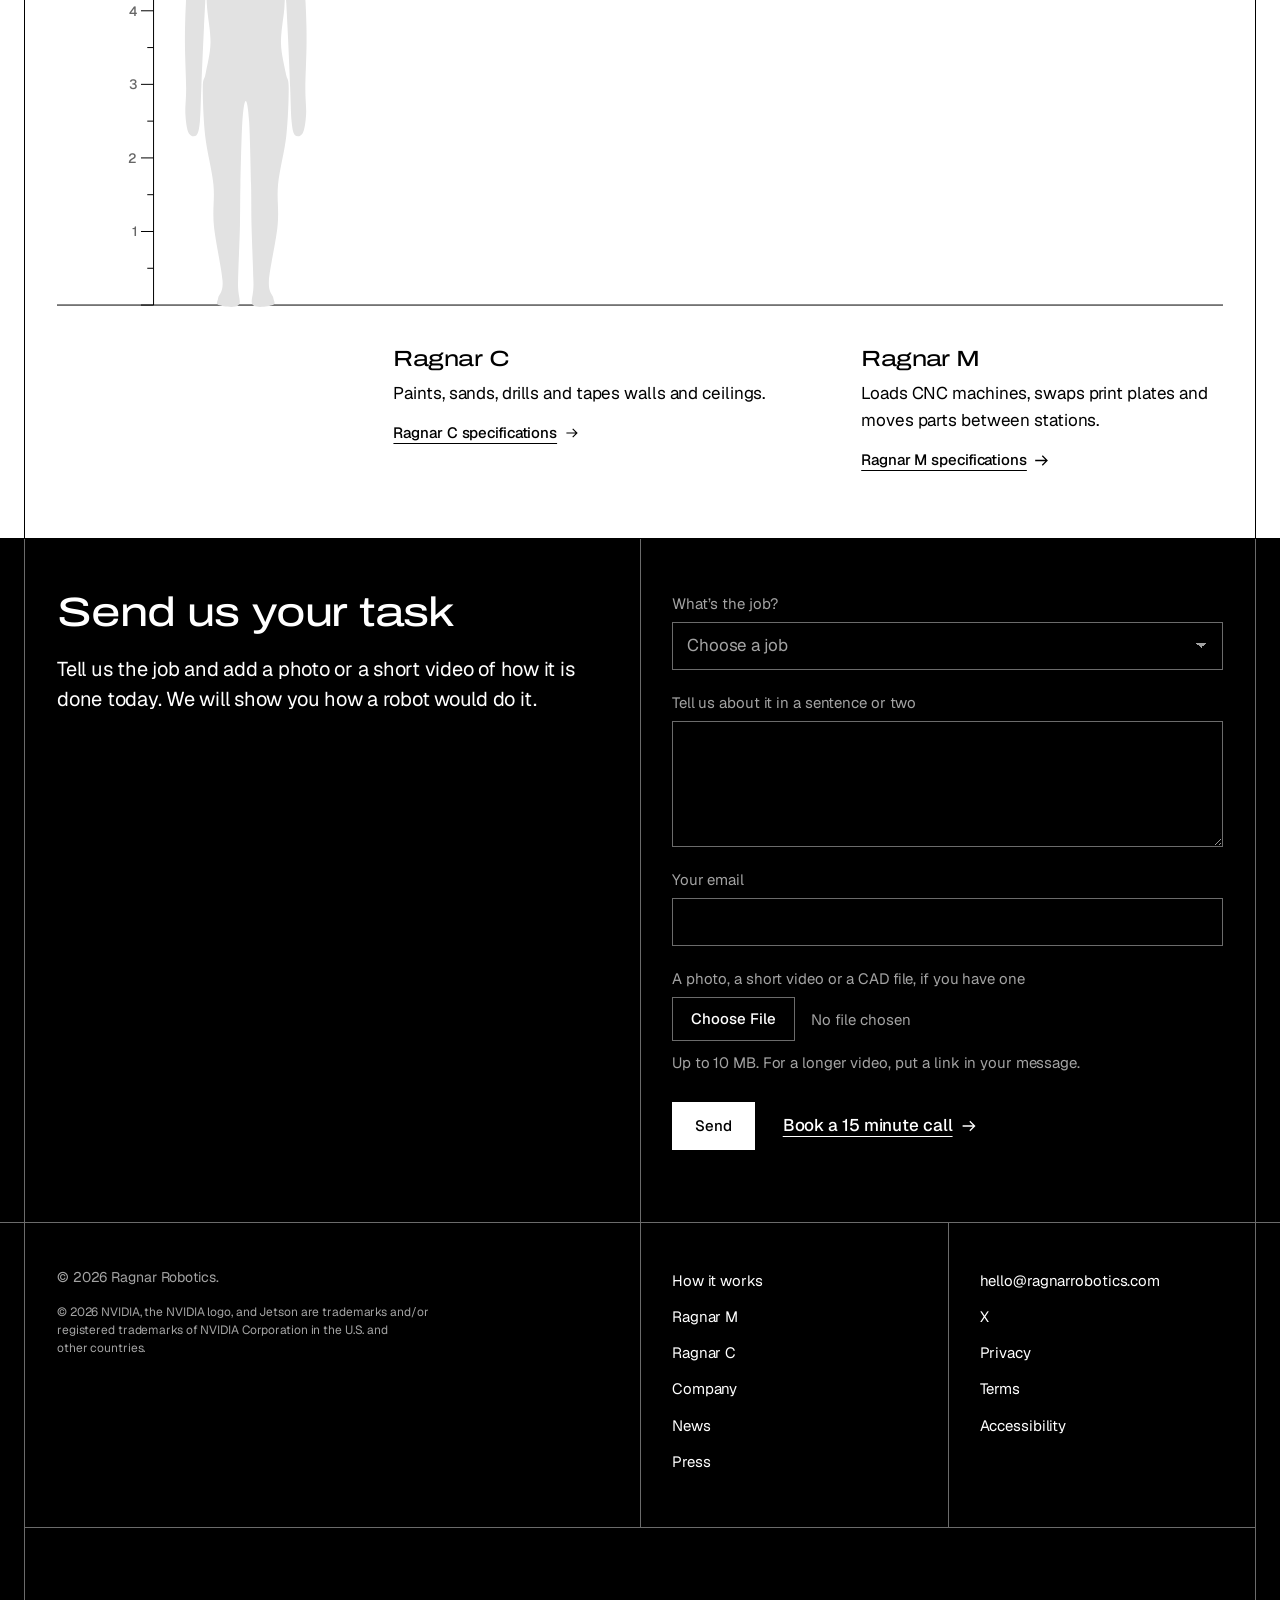
==== commit 3aa67788: "Night shift film without text, with the sharper orbit shot" ====
--- a/index.html
+++ b/index.html
@@ -89,7 +89,7 @@
   <section class="inv reel" id="night" aria-labelledby="night-h">
     <div class="wrap g">
       <div class="c14 sh"><h2 id="night-h">A night shift with Ragnar M.</h2></div>
-      <div class="c14 flush reel-fig"><video controls playsinline preload="none" poster="assets/img/m_film_1920.webp?v=cc87fb0a" width="1920" height="1080" aria-label="Concept film: Ragnar M wakes up in the dark shop, takes tonight's queue in plain English and heads to the machines."><source media="(min-width: 760px)" src="assets/video/m_film.mp4?v=eae0fe82" type="video/mp4"><source src="assets/video/m_film_m.mp4?v=d3a88075" type="video/mp4"></video></div>
+      <div class="c14 flush reel-fig"><video controls playsinline preload="none" poster="assets/img/m_film_1920.webp?v=6c00feb9" width="1920" height="1080" aria-label="Concept film: Ragnar M wakes up in the dark shop, takes tonight's queue in plain English and heads to the machines."><source media="(min-width: 760px)" src="assets/video/m_film.mp4?v=ed3493c8" type="video/mp4"><source src="assets/video/m_film_m.mp4?v=a3ab8941" type="video/mp4"></video></div>
     </div>
   </section>
   <section id="where" aria-labelledby="why-h">
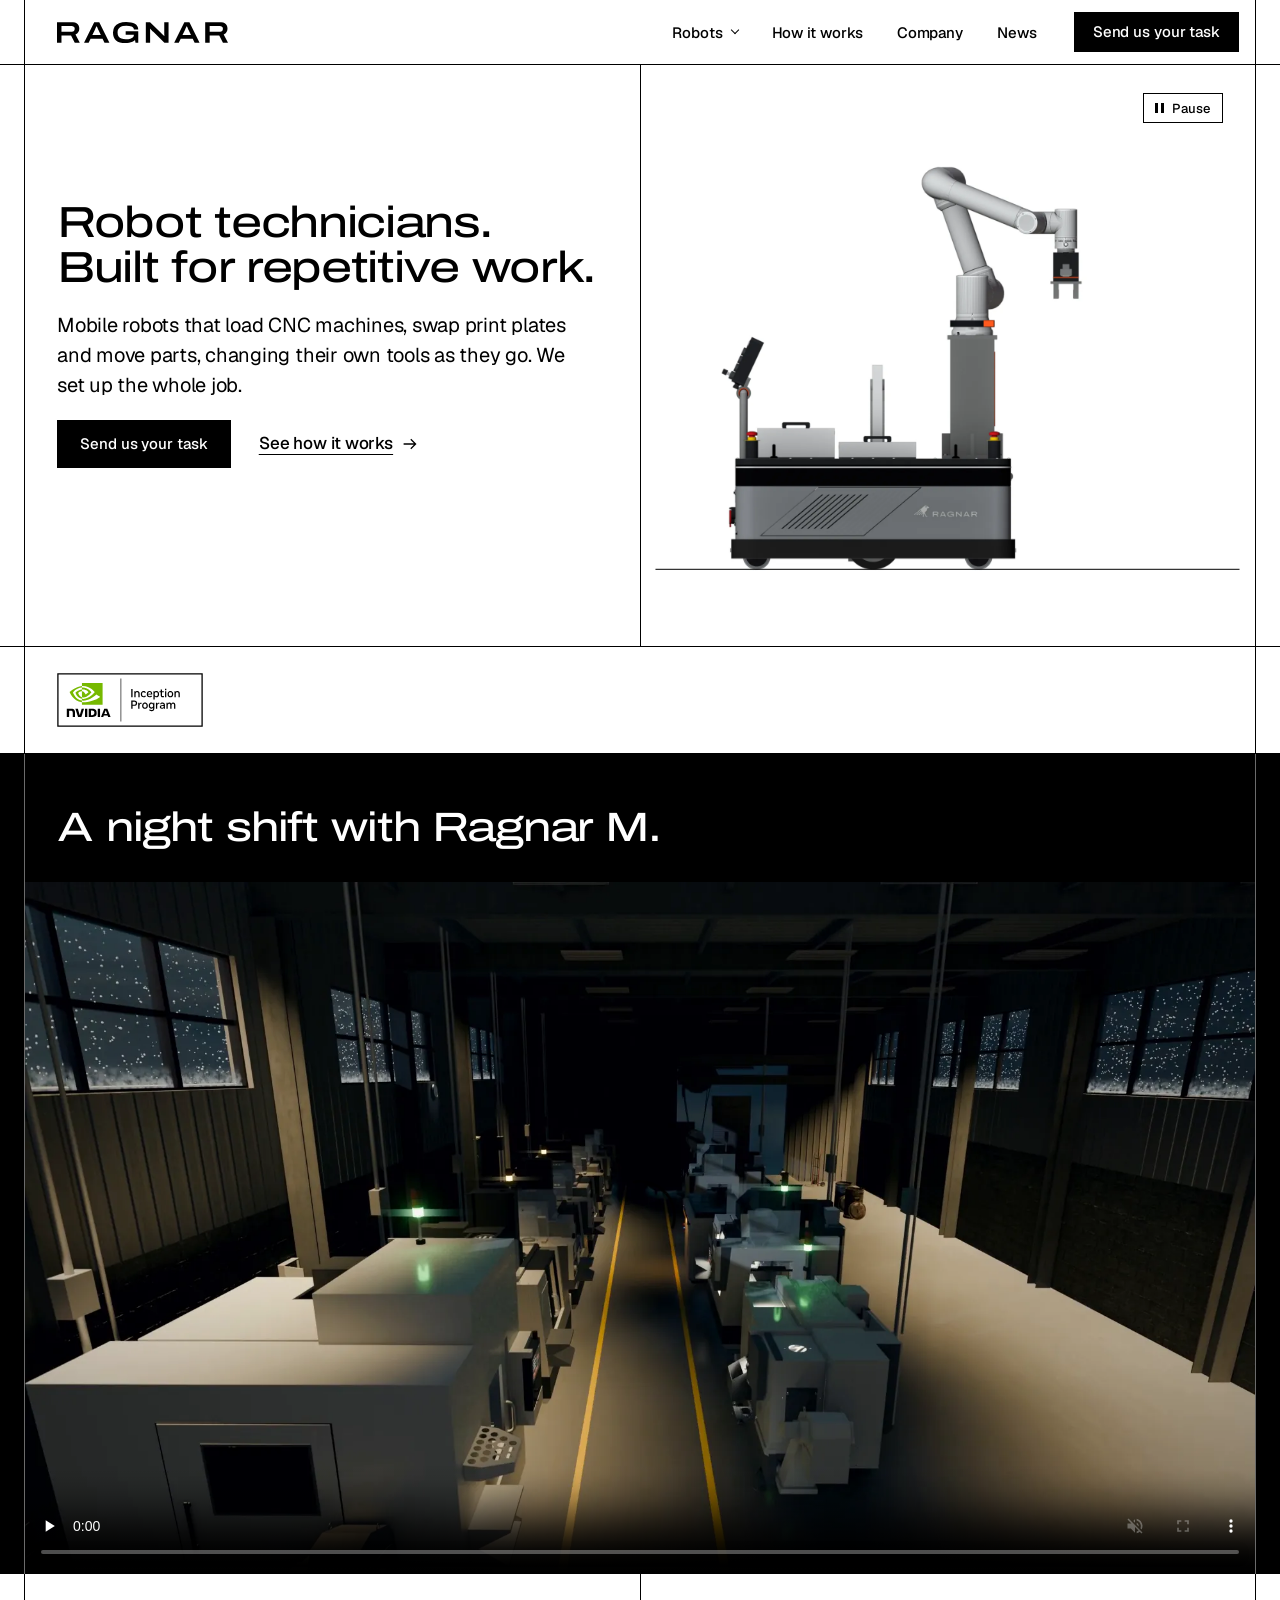
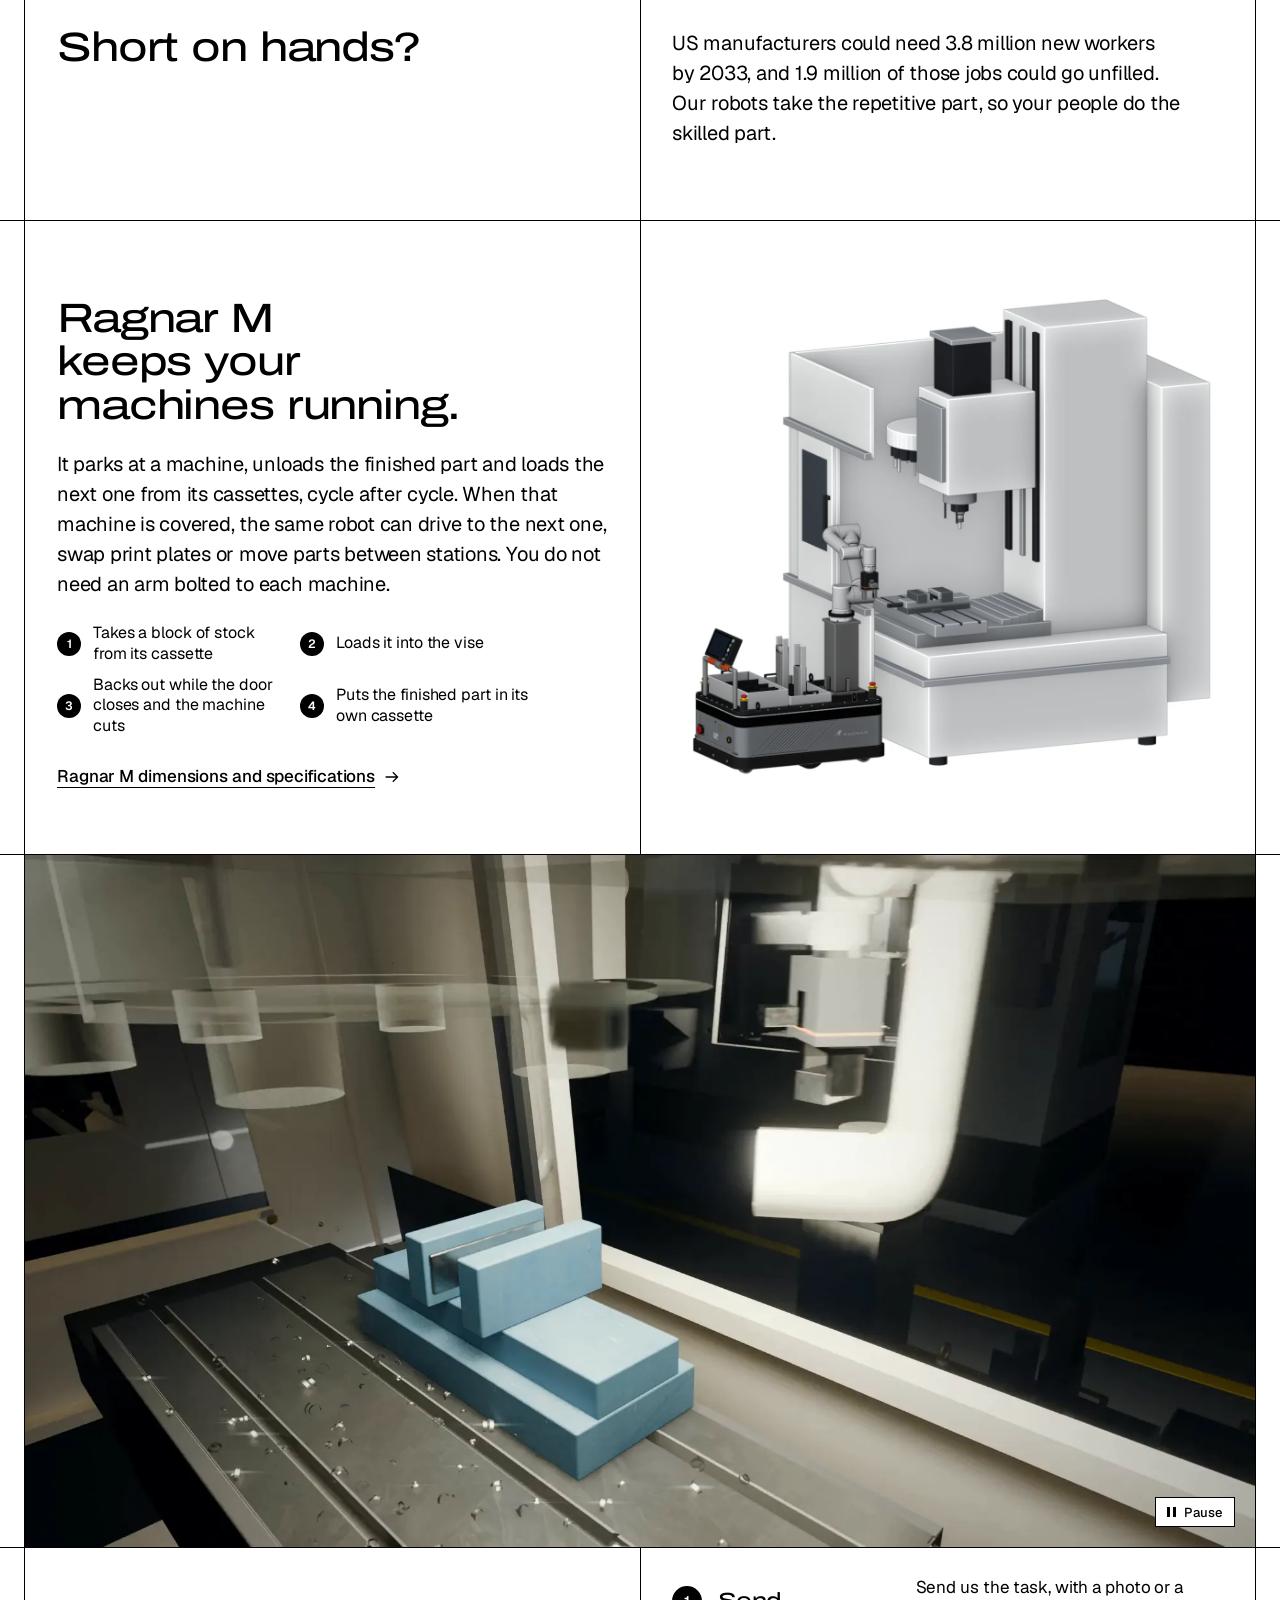
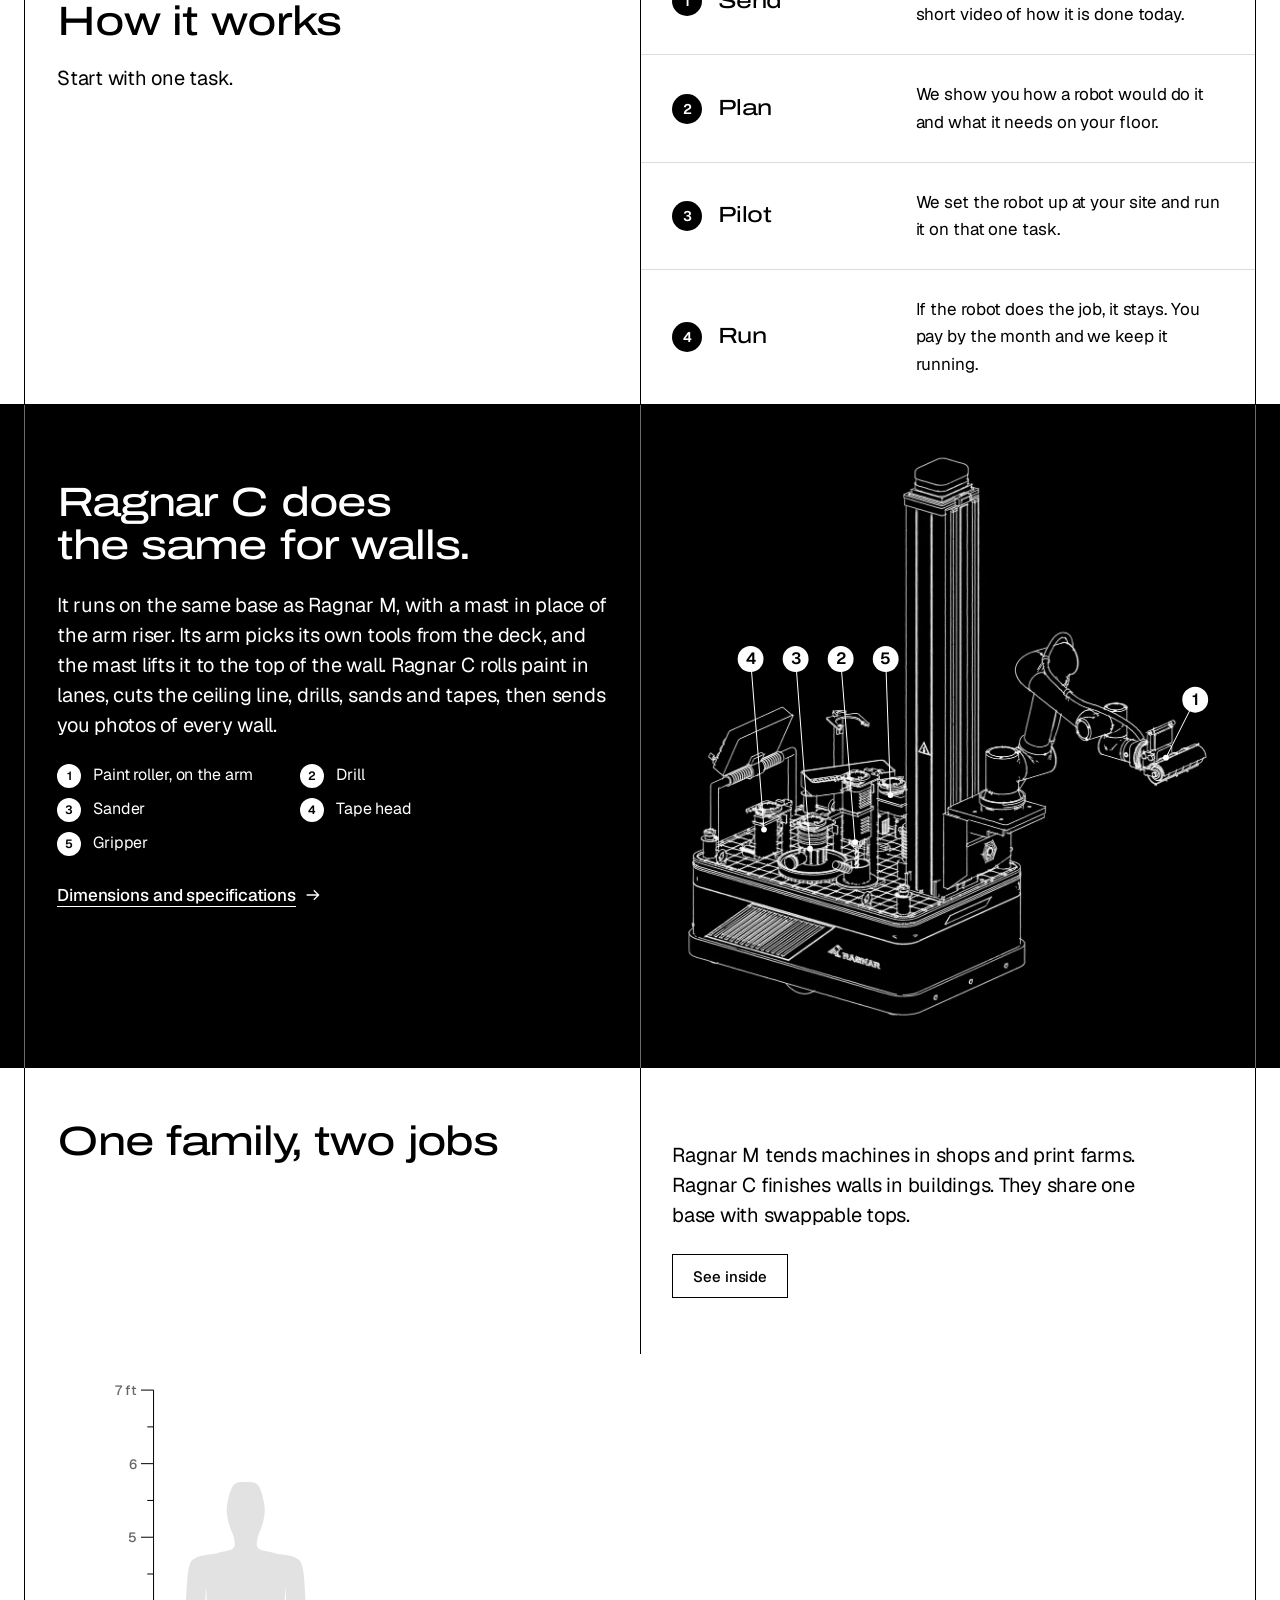
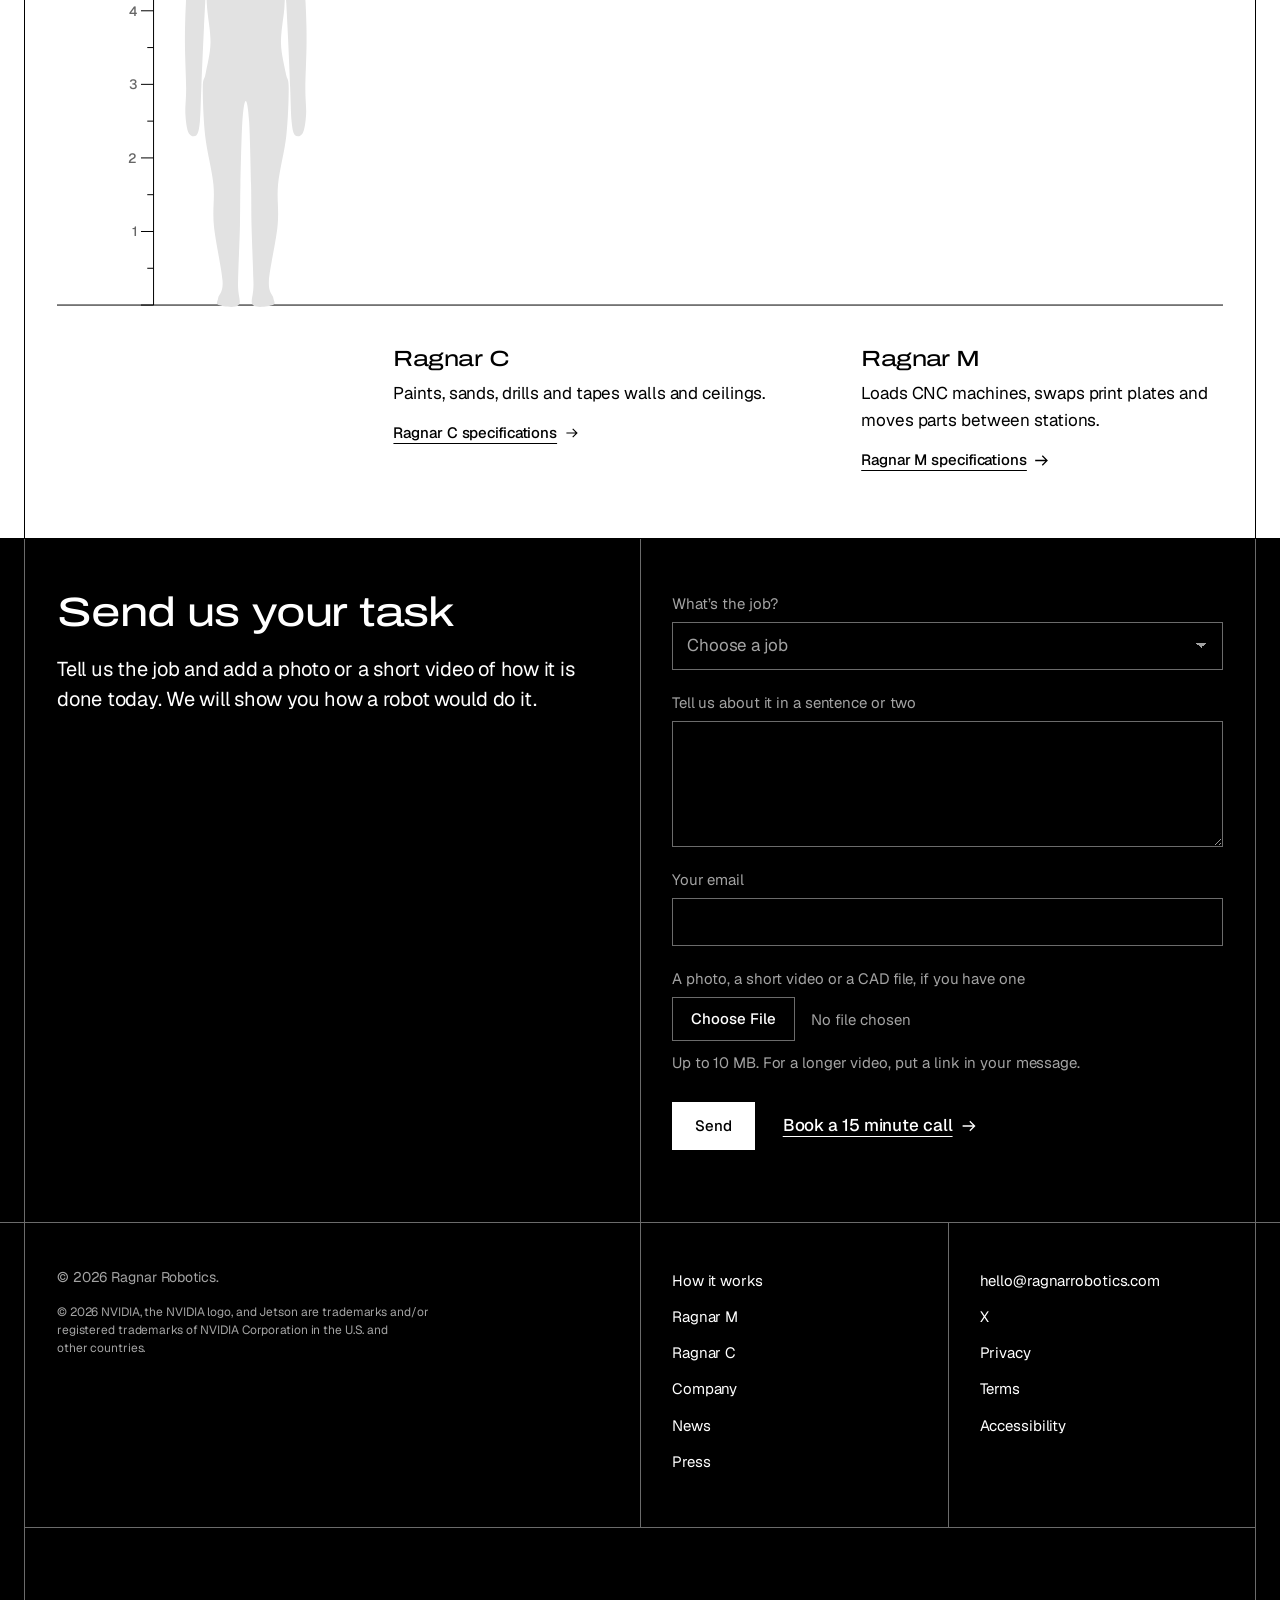
==== commit f41f2cba: "Remove sound from the concept film" ====
--- a/index.html
+++ b/index.html
@@ -89,7 +89,7 @@
   <section class="inv reel" id="night" aria-labelledby="night-h">
     <div class="wrap g">
       <div class="c14 sh"><h2 id="night-h">A night shift with Ragnar M.</h2></div>
-      <div class="c14 flush reel-fig"><video controls playsinline preload="none" poster="assets/img/m_film_1920.webp?v=6c00feb9" width="1920" height="1080" aria-label="Concept film: Ragnar M wakes up in the dark shop, takes tonight's queue in plain English and heads to the machines."><source media="(min-width: 760px)" src="assets/video/m_film.mp4?v=ed3493c8" type="video/mp4"><source src="assets/video/m_film_m.mp4?v=a3ab8941" type="video/mp4"></video></div>
+      <div class="c14 flush reel-fig"><video controls muted playsinline preload="none" poster="assets/img/m_film_1920.webp?v=6c00feb9" width="1920" height="1080" aria-label="Concept film: Ragnar M wakes up in the dark shop, takes tonight's queue in plain English and heads to the machines."><source media="(min-width: 760px)" src="assets/video/m_film.mp4?v=7d64834a" type="video/mp4"><source src="assets/video/m_film_m.mp4?v=e60b5c4e" type="video/mp4"></video></div>
     </div>
   </section>
   <section id="where" aria-labelledby="why-h">
